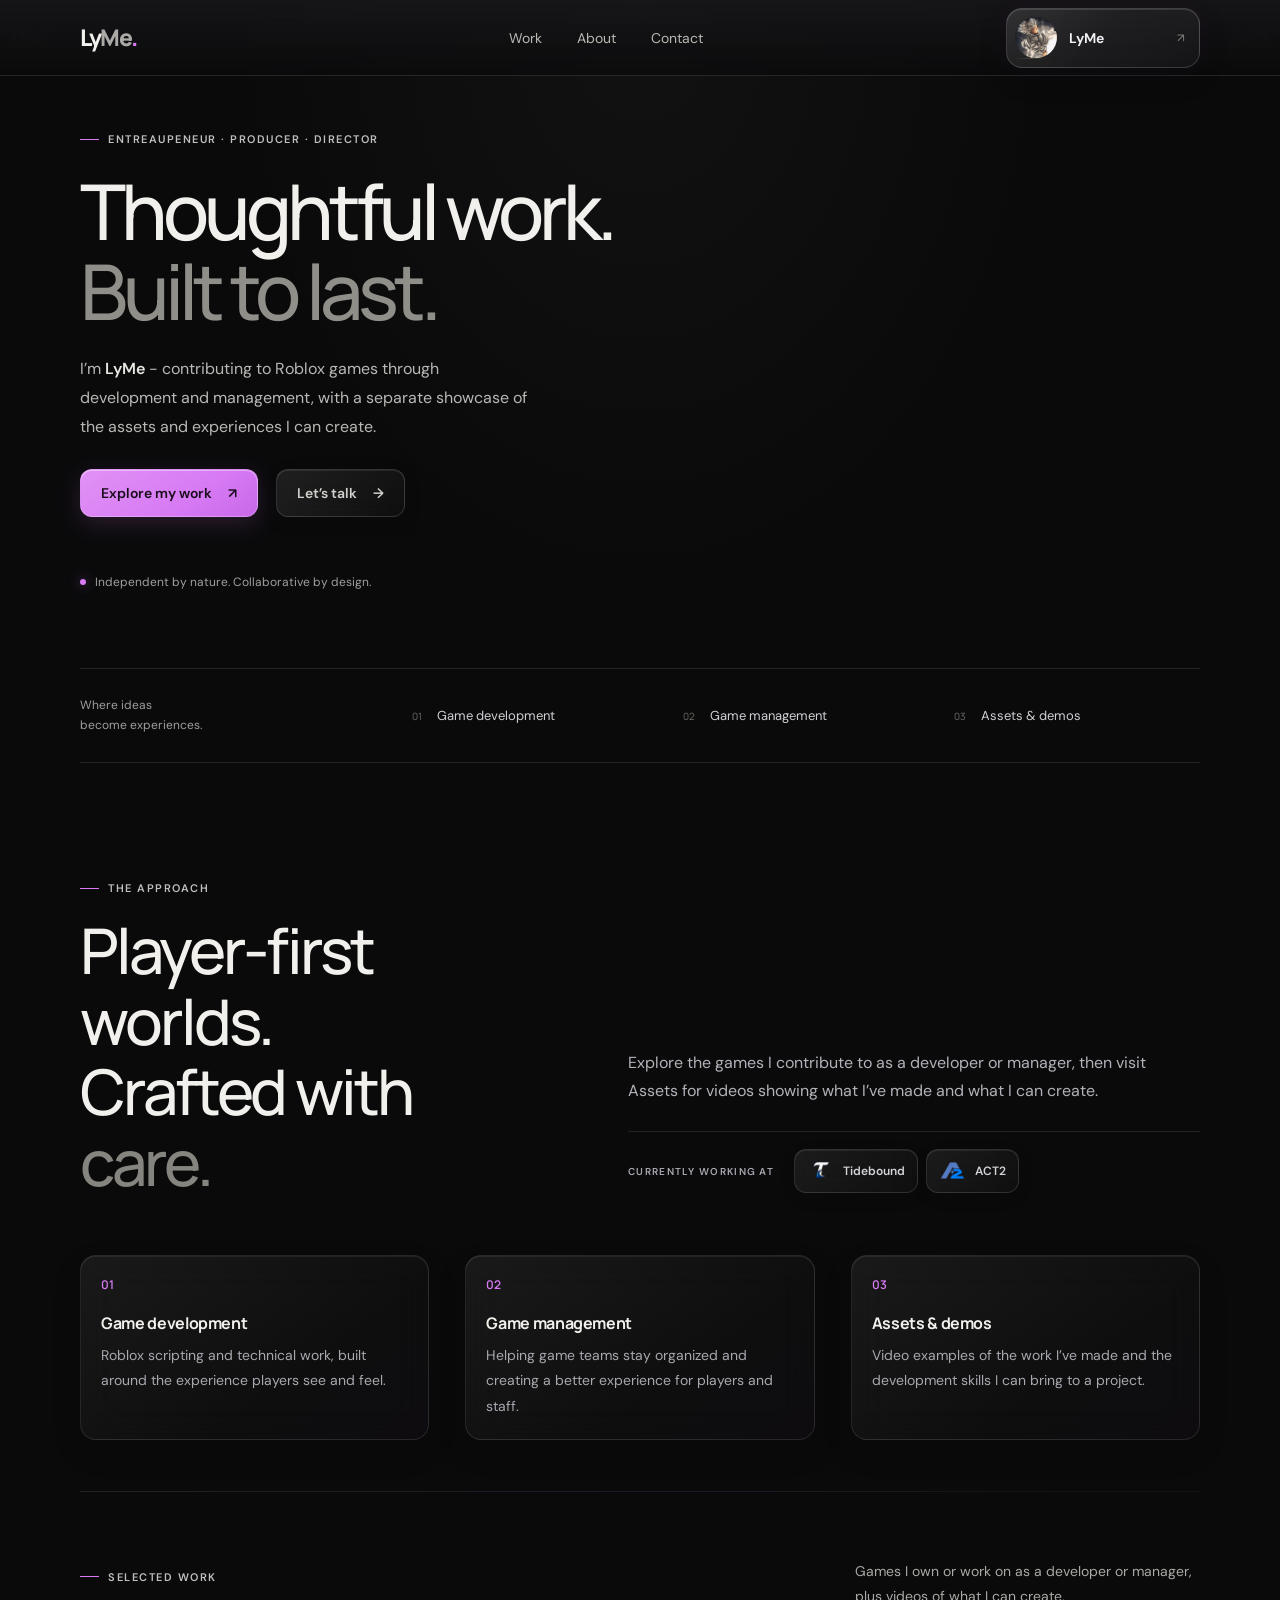
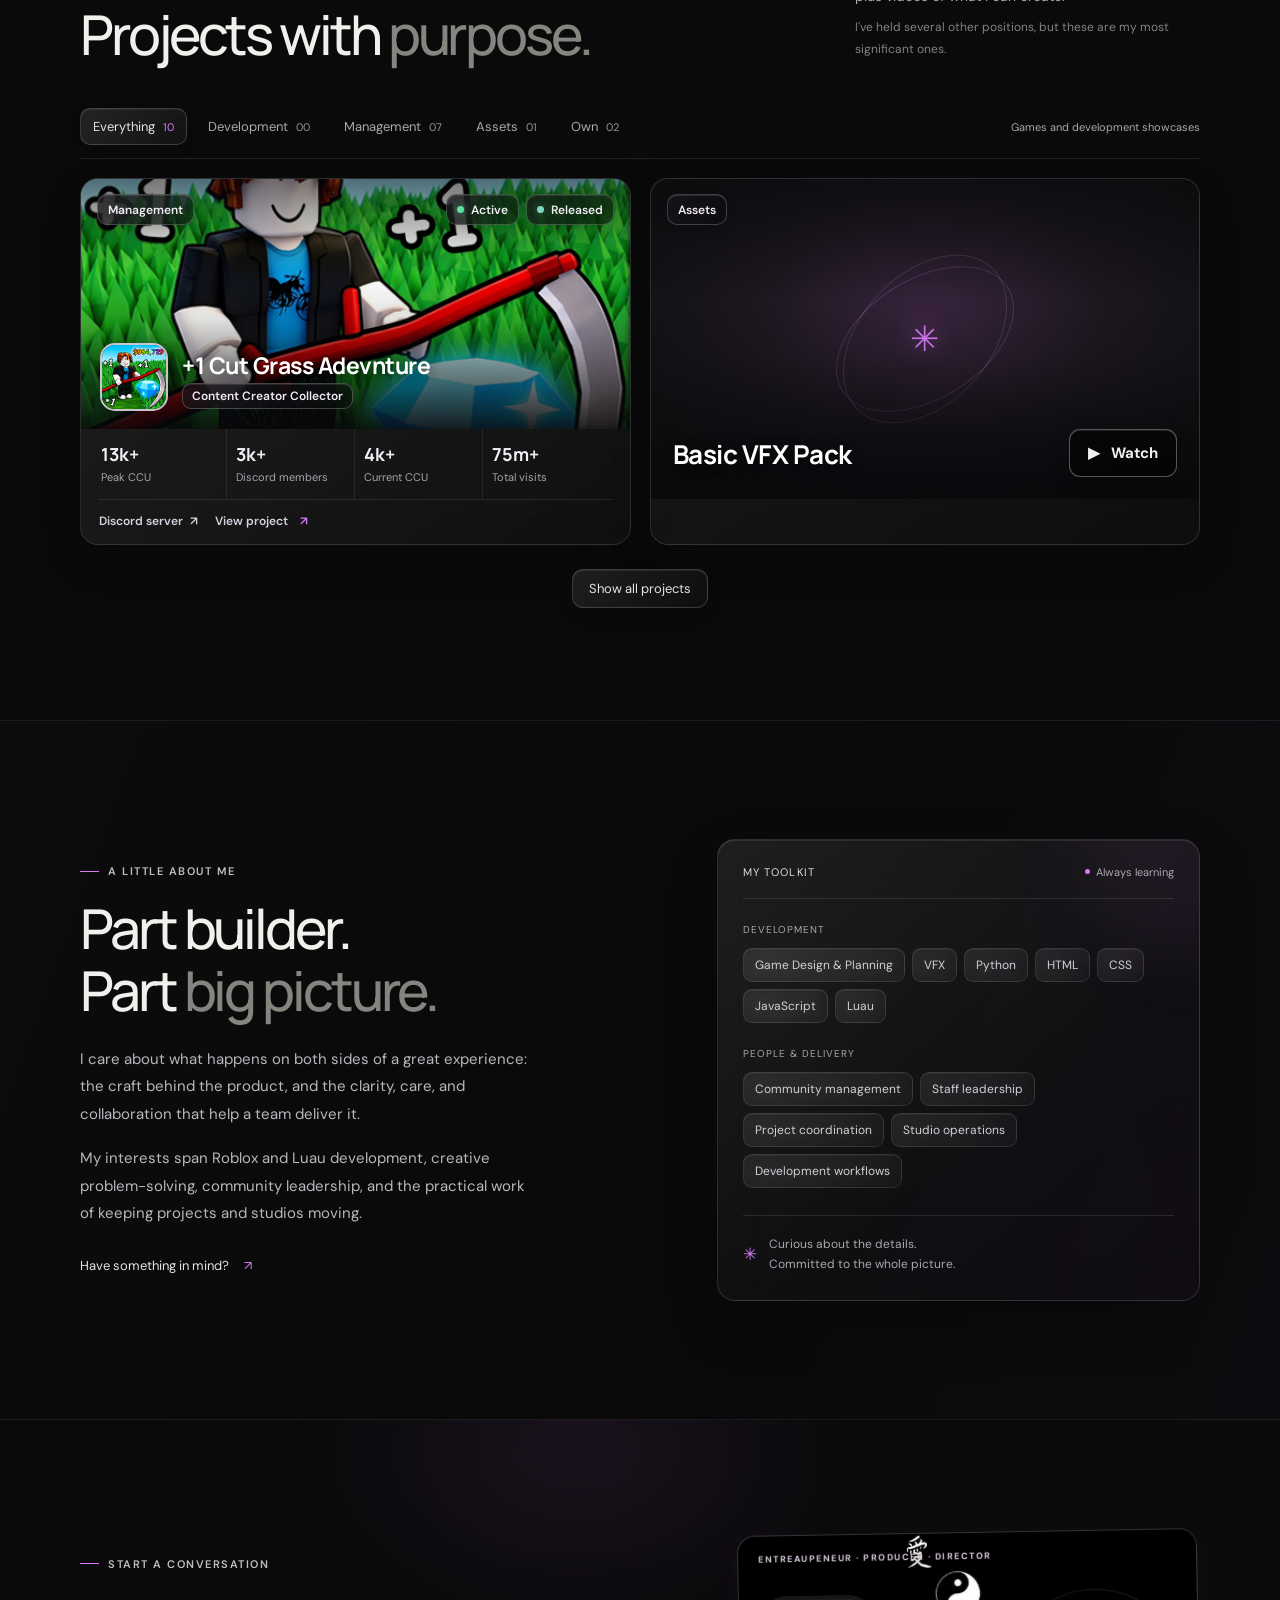
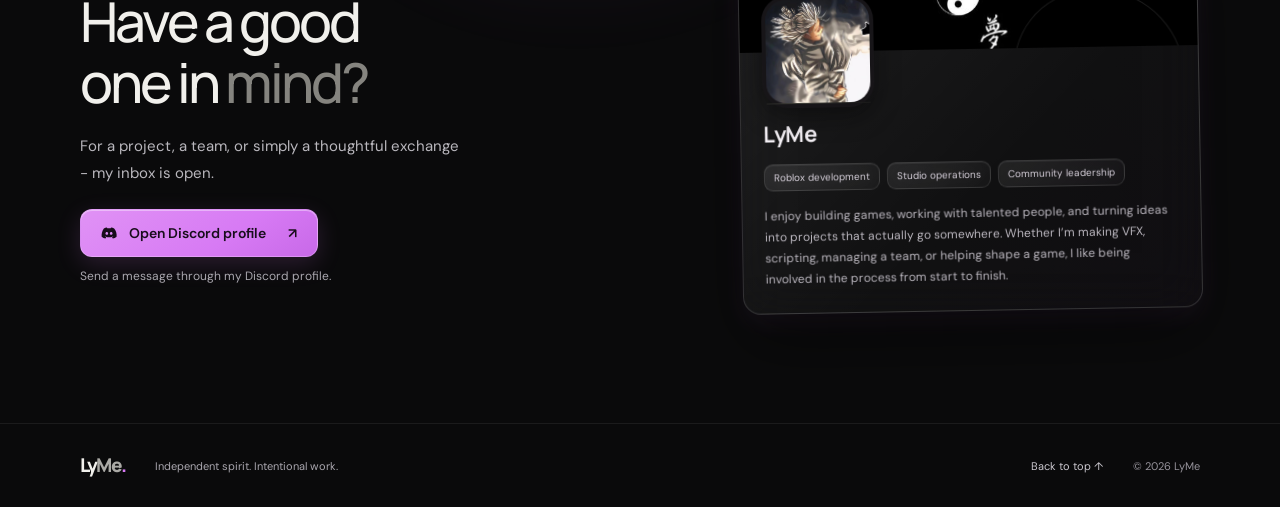
==== index.html @ f6883152 "Port" ====
<!doctype html>
<html lang="en">
  <head>
    <meta charset="UTF-8">
    <meta name="viewport" content="width=device-width, initial-scale=1">
    <meta name="theme-color" content="#0a0a0b">
    <meta name="description" content="LyMe - Roblox development, studio operations, and community leadership.">
    <title>LyMe - Build with intention.</title>
    <link rel="preconnect" href="https://fonts.googleapis.com">
    <link rel="preconnect" href="https://fonts.gstatic.com" crossorigin>
    <link href="https://fonts.googleapis.com/css2?family=DM+Sans:wght@400;500;600;700&family=Manrope:wght@400;500;600;700;800&display=swap" rel="stylesheet">
    <link rel="stylesheet" href="styles.css">
    <script src="portfolio.js" defer></script>
  </head>
  <body>
    <a class="skip-link" href="#main">Skip to content</a>
    <header class="site-header">
      <nav class="nav shell" aria-label="Main navigation">
        <a class="wordmark" href="#home" aria-label="LyMe home">Ly<span>Me</span><i>.</i></a>
        <button class="menu-toggle" type="button" aria-label="Open navigation" aria-expanded="false" aria-controls="nav-links">
          <span></span><span></span>
        </button>
        <div class="nav-links" id="nav-links">
          <a href="#work">Work</a>
          <a href="#about">About</a>
          <a href="#contact">Contact</a>
        </div>
        <a class="discord-chip" id="nav-discord-link" href="#contact" aria-label="Discord profile">
          <span class="avatar-wrap avatar-wrap--small">
            <img class="discord-avatar" id="nav-avatar" alt="" hidden>
            <span class="avatar-fallback" id="nav-avatar-fallback" aria-hidden="true"></span>
          </span>
          <span class="discord-chip-copy">
            <span class="discord-name" id="nav-discord-name">LyMe</span>
          </span>
          <span class="chip-arrow" aria-hidden="true">↗</span>
        </a>
      </nav>
    </header>

    <main id="main">
      <section class="hero shell" id="home">
        <div class="hero-copy reveal">
          <p class="eyebrow"><span class="eyebrow-line"></span> Entreaupeneur · Producer · Director</p>
          <h1>Thoughtful work.<br><span>Built to last.</span></h1>
          <p class="hero-intro">I’m <strong>LyMe</strong> - contributing to Roblox games through development and management, with a separate showcase of the assets and experiences I can create.</p>
          <div class="hero-actions">
            <a class="button button-primary" href="#work">Explore my work <span aria-hidden="true">↗</span></a>
            <a class="button button-quiet" href="#contact">Let’s talk <span aria-hidden="true">→</span></a>
          </div>
          <div class="hero-footnote"><span class="pulse-dot"></span> Independent by nature. Collaborative by design.</div>
        </div>

      </section>

      <section class="signal-strip shell reveal" aria-label="Areas of focus">
        <p>Where ideas<br>become experiences.</p>
        <div class="signal-item"><span>01</span> Game development</div>
        <div class="signal-item"><span>02</span> Game management</div>
        <div class="signal-item"><span>03</span> Assets &amp; demos</div>
      </section>

      <section class="section work-section" id="work">
        <div class="shell">
          <div class="work-context reveal">
            <div class="work-context-heading">
              <p class="eyebrow"><span class="eyebrow-line"></span> The approach</p>
              <h2>Player-first worlds.<br>Crafted with <span>care.</span></h2>
            </div>
            <div class="work-context-copy">
              <p>Explore the games I contribute to as a developer or manager, then visit Assets for videos showing what I’ve made and what I can create.</p>
              <div class="collaborations">
                <span class="collaborations-label">CURRENTLY WORKING AT</span>
                <div class="collaborator-list" id="collaborator-list" aria-label="Current collaborations"></div>
                <p class="collaborations-empty" id="collaborations-empty">Featured collaborations will appear here.</p>
              </div>
            </div>
          </div>
          <div class="approach-grid reveal" aria-label="Areas of work">
            <article class="approach-card">
              <span class="approach-number">01</span>
              <h3>Game development</h3>
              <p>Roblox scripting and technical work, built around the experience players see and feel.</p>
            </article>
            <article class="approach-card">
              <span class="approach-number">02</span>
              <h3>Game management</h3>
              <p>Helping game teams stay organized and creating a better experience for players and staff.</p>
            </article>
            <article class="approach-card">
              <span class="approach-number">03</span>
              <h3>Assets &amp; demos</h3>
              <p>Video examples of the work I’ve made and the development skills I can bring to a project.</p>
            </article>
          </div>
          <div class="work-divider"></div>
          <div class="section-heading reveal">
            <div>
              <p class="eyebrow"><span class="eyebrow-line"></span> Selected work</p>
              <h2>Projects with <span>purpose.</span></h2>
            </div>
            <p class="section-aside">Games I own or work on as a developer or manager, plus videos of what I can create.<span class="work-note">I've held several other positions, but these are my most significant ones.</span></p>
          </div>
          <div class="work-toolbar reveal">
            <div class="filter-list" role="group" aria-label="Filter portfolio">
              <button class="filter-button is-active" type="button" data-filter="all" aria-pressed="true">Everything <span id="count-all">00</span></button>
              <button class="filter-button" type="button" data-filter="development" aria-pressed="false">Development <span id="count-development">00</span></button>
              <button class="filter-button" type="button" data-filter="management" aria-pressed="false">Management <span id="count-management">00</span></button>
              <button class="filter-button" type="button" data-filter="development-assets" aria-pressed="false">Assets <span id="count-development-assets">00</span></button>
              <button class="filter-button" type="button" data-filter="own" aria-pressed="false">Own <span id="count-own">00</span></button>
            </div>
            <span class="work-caption">Games and development showcases</span>
          </div>
          <div class="project-grid" id="project-grid" aria-live="polite"></div>
          <button class="project-list-toggle" id="project-list-toggle" type="button" aria-controls="project-grid" aria-expanded="false" hidden>Show all projects</button>
          <template id="project-card-template">
            <article class="project-card reveal">
              <div class="game-banner">
                <img class="banner-image" alt="" loading="lazy" hidden>
                <video class="asset-video-preview" muted autoplay loop playsinline preload="metadata" hidden></video>
                <iframe class="asset-video-embed" title="Video preview" allow="autoplay; encrypted-media" loading="lazy" hidden></iframe>
                <div class="banner-placeholder" aria-hidden="true">
                  <span class="visual-orbit visual-orbit--one"></span>
                  <span class="visual-orbit visual-orbit--two"></span>
                  <span class="visual-symbol">✳</span>
                </div>
                <div class="banner-shade"></div>
                <div class="banner-topline">
                  <span class="project-tag"></span>
                  <div class="project-badges">
                    <span class="project-status project-status--lifecycle" hidden></span>
                    <span class="project-release-status" hidden></span>
                  </div>
                </div>
                <div class="banner-identity">
                  <img class="project-pfp" alt="" loading="lazy" hidden>
                  <span class="project-monogram" aria-hidden="true"></span>
                  <div class="banner-title-group">
                    <h3 class="project-title"></h3>
                    <span class="project-role" hidden></span>
                  </div>
                </div>
                <button class="video-trigger" type="button" hidden aria-label="Play project video">▶ <span>Watch</span></button>
              </div>
              <div class="game-card-details">
                <div class="game-metrics"></div>
                <div class="game-card-links">
                  <a class="discord-server-link" hidden target="_blank" rel="noopener noreferrer">Discord server <span aria-hidden="true">↗</span></a>
                  <a class="project-link" hidden target="_blank" rel="noopener noreferrer">View project <span aria-hidden="true">↗</span></a>
                </div>
              </div>
            </article>
          </template>
          <div class="empty-work" id="empty-work" hidden>
            <span class="empty-mark">✳</span>
            <p>Good work takes care to show.</p>
            <span>Project details are being gathered. Check back soon.</span>
          </div>
          <div class="video-modal" id="video-modal" hidden role="dialog" aria-modal="true" aria-label="Project video">
            <button class="video-close" type="button" aria-label="Close video">×</button>
            <div class="video-frame" id="video-frame"></div>
          </div>
        </div>
      </section>

      <section class="section about-section" id="about">
        <div class="shell about-layout">
          <div class="about-intro reveal">
            <p class="eyebrow"><span class="eyebrow-line"></span> A little about me</p>
            <h2>Part builder.<br>Part <span>big picture.</span></h2>
            <p>I care about what happens on both sides of a great experience: the craft behind the product, and the clarity, care, and collaboration that help a team deliver it.</p>
            <p>My interests span Roblox and Luau development, creative problem-solving, community leadership, and the practical work of keeping projects and studios moving.</p>
            <a class="text-link" href="#contact">Have something in mind? <span aria-hidden="true">↗</span></a>
          </div>
          <div class="about-panel reveal">
            <div class="panel-heading"><span>MY TOOLKIT</span><span class="panel-status"><i></i> Always learning</span></div>
            <div class="skill-group">
              <span class="skill-label">DEVELOPMENT</span>
              <div class="skill-pills"><span>Game Design & Planning</span><span>VFX</span><span>Python</span><span>HTML</span><span>CSS</span><span>JavaScript</span><span>Luau</span></div>
            </div>
            <div class="skill-group">
              <span class="skill-label">PEOPLE &amp; DELIVERY</span>
              <div class="skill-pills"><span>Community management</span><span>Staff leadership</span><span>Project coordination</span><span>Studio operations</span><span>Development workflows</span></div>
            </div>
            <div class="panel-foot"><span class="foot-star">✳</span><span>Curious about the details.<br>Committed to the whole picture.</span></div>
          </div>
        </div>
      </section>

      <section class="contact-section" id="contact">
        <div class="contact-glow" aria-hidden="true"></div>
        <div class="shell contact-layout">
          <div class="contact-copy reveal">
            <p class="eyebrow"><span class="eyebrow-line"></span> Start a conversation</p>
            <h2>Have a good<br>one in <span>mind?</span></h2>
            <p>For a project, a team, or simply a thoughtful exchange - my inbox is open.</p>
            <a class="button button-primary contact-button" id="contact-discord-link" href="#contact-profile">
              <svg aria-hidden="true" viewBox="0 0 24 24"><path d="M19.7 5.2a18.5 18.5 0 0 0-4.6-1.4l-.6 1.2a17 17 0 0 0-5 0L8.9 3.8a18.4 18.4 0 0 0-4.6 1.4C1.4 9.4.6 13.5 1 17.5a18.7 18.7 0 0 0 5.7 2.9l1.2-2a12 12 0 0 1-1.9-.9l.5-.4c3.7 1.7 7.8 1.7 11.4 0l.6.4a12 12 0 0 1-2 .9l1.2 2a18.6 18.6 0 0 0 5.7-2.9c.5-4.6-.8-8.7-3.7-12.3ZM8.7 14.8c-1.1 0-2-1-2-2.2s.9-2.2 2-2.2 2 1 2 2.2-.9 2.2-2 2.2Zm6.6 0c-1.1 0-2-1-2-2.2s.9-2.2 2-2.2 2 1 2 2.2-.9 2.2-2 2.2Z"/></svg>
              <span id="contact-discord-label">Discord not connected</span><span aria-hidden="true">↗</span>
            </a>
            <span class="contact-note" id="contact-discord-note">Add your Discord user ID in portfolio.js to enable direct contact.</span>
          </div>
          <aside class="contact-profile glass-panel reveal" id="contact-profile" aria-label="Discord profile">
            <div class="profile-banner">
              <img class="profile-banner-image" id="profile-banner-image" alt="" hidden>
              <span>ENTREAUPENEUR · PRODUCER · DIRECTOR</span>
            </div>
            <div class="profile-content">
              <div class="avatar-wrap avatar-wrap--large">
                <img class="discord-avatar" id="contact-avatar" alt="" hidden>
                <span class="avatar-fallback" id="contact-avatar-fallback" aria-hidden="true"></span>
                <img class="decoration-image" id="discord-decoration" alt="" hidden>
              </div>
              <h3 id="contact-discord-name">LyMe</h3>
              <div class="profile-tags">
                <span>Roblox development</span>
                <span>Studio operations</span>
                <span>Community leadership</span>
              </div>
              <p class="profile-bio">I enjoy building games, working with talented people, and turning ideas into projects that actually go somewhere. Whether I’m making VFX, scripting, managing a team, or helping shape a game, I like being involved in the process from start to finish.</p>
            </div>
          </aside>
        </div>
      </section>
    </main>

    <footer class="site-footer">
      <div class="shell footer-inner">
        <a class="wordmark footer-wordmark" href="#home">Ly<span>Me</span><i>.</i></a>
        <p>Independent spirit. Intentional work.</p>
        <a href="#home" class="back-to-top">Back to top ↑</a>
        <span class="copyright">© <span id="current-year"></span> LyMe</span>
      </div>
    </footer>
  </body>
</html>
---- styles.css ----
:root {
  color-scheme: dark;
  --page: #0a0a0b;
  --panel: #111113;
  --panel-soft: rgba(255, 255, 255, 0.035);
  --text: #f1f0ec;
  --muted: #92918f;
  --quiet: #656462;
  --line: rgba(255, 255, 255, 0.105);
  --accent: #d77af4;
  --font-display: "Manrope", "DM Sans", sans-serif;
  --font-body: "DM Sans", sans-serif;
}

* { box-sizing: border-box; }
html { scroll-behavior: smooth; scroll-padding-top: 92px; }
body {
  margin: 0;
  background: var(--page);
  color: var(--text);
  font-family: var(--font-body);
  font-size: 16px;
  -webkit-font-smoothing: antialiased;
}
body::before {
  position: fixed;
  z-index: -1;
  inset: 0;
  background: radial-gradient(ellipse at 50% 2%, rgba(255,255,255,.035), transparent 52%);
  content: "";
  pointer-events: none;
}
body.modal-open { overflow: hidden; }
a { color: inherit; text-decoration: none; }
button { color: inherit; font: inherit; }
button:focus-visible, a:focus-visible { outline: 2px solid var(--accent); outline-offset: 4px; }
.shell { width: min(1120px, calc(100% - 64px)); margin-inline: auto; }
.skip-link {
  position: fixed; z-index: 30; top: 10px; left: 10px; padding: 10px 14px;
  transform: translateY(-150%); border-radius: 8px; background: var(--accent); color: #180d1b;
}
.skip-link:focus { transform: translateY(0); }

.site-header {
  position: sticky; z-index: 10; top: 0; height: 76px;
  border-bottom: 1px solid rgba(255,255,255,.075);
  background: linear-gradient(180deg, rgba(24,23,26,.84), rgba(10,10,11,.74)); backdrop-filter: blur(28px) saturate(145%); -webkit-backdrop-filter: blur(28px) saturate(145%);
}
.nav { height: 100%; display: flex; align-items: center; justify-content: space-between; }
.wordmark { font: 800 23px/1 var(--font-display); letter-spacing: -1.8px; }
.wordmark span { color: #aaa9a5; }
.wordmark i { color: var(--accent); font-style: normal; }
.nav-links { display: flex; align-items: center; gap: 35px; margin-left: 70px; }
.nav-links a { color: #b9b8b4; font-size: 14px; transition: color .2s ease; }
.nav-links a:hover { color: var(--text); }
.discord-chip {
  display: flex; align-items: center; gap: 12px; padding: 8px 14px 8px 8px; min-width: 194px;
  border: 1px solid rgba(255,255,255,.16); border-radius: 16px;
  background: linear-gradient(135deg, rgba(255,255,255,.13), rgba(255,255,255,.055) 52%, rgba(255,255,255,.035));
  box-shadow: inset 0 1px 0 rgba(255,255,255,.13), 0 8px 28px rgba(0,0,0,.2), 0 0 22px rgba(215,122,244,.055);
  backdrop-filter: blur(24px) saturate(155%); -webkit-backdrop-filter: blur(24px) saturate(155%);
  transition: border-color .2s ease, background .2s ease, box-shadow .2s ease, transform .2s ease;
}
.discord-chip:hover { transform: translateY(-1px); border-color: rgba(255,255,255,.26); background: linear-gradient(135deg, rgba(255,255,255,.17), rgba(255,255,255,.07)); box-shadow: inset 0 1px 0 rgba(255,255,255,.17), 0 10px 30px rgba(0,0,0,.24), 0 0 24px rgba(215,122,244,.09); }
.avatar-wrap { position: relative; flex: 0 0 auto; display: grid; place-items: center; border-radius: 50%; background: #252523; }
.avatar-wrap--small { width: 42px; height: 42px; }
.avatar-wrap--large { width: 56px; height: 56px; }
.discord-avatar { width: 100%; height: 100%; border-radius: 50%; object-fit: cover; }
.avatar-fallback { display: grid; width: 100%; height: 100%; place-items: center; border-radius: 50%; background: radial-gradient(circle at 35% 25%, #41413a, #1c1c1b 75%); color: var(--accent); font: 700 15px var(--font-display); }
.discord-chip-copy { display: grid; gap: 3px; min-width: 0; }
.discord-name { overflow: hidden; max-width: 120px; color: #f3f1f5; font-size: 14px; font-weight: 650; text-overflow: ellipsis; white-space: nowrap; }
.chip-arrow { margin-left: auto; color: #85847f; font-size: 12px; }
.menu-toggle { display: none; }

.hero {
  min-height: 580px; display: grid; grid-template-columns: 1fr; align-items: center;
  padding-top: 46px; padding-bottom: 48px;
}
.hero-copy { position: relative; z-index: 1; max-width: 760px; padding-bottom: 8px; }
.eyebrow { display: flex; align-items: center; gap: 9px; margin: 0 0 25px; color: #c0bfc0; font-size: 11px; font-weight: 600; letter-spacing: 1.5px; text-transform: uppercase; }
.eyebrow-line { display: inline-block; width: 19px; height: 1px; background: var(--accent); }
h1, h2, h3, p { margin-top: 0; }
.hero h1 { margin: 0; font: 500 clamp(48px, 6.3vw, 77px)/1.04 var(--font-display); letter-spacing: -5px; }
.hero h1 span { color: #8f8e89; }
.hero-intro { max-width: 455px; margin: 24px 0 27px; color: #b9b8b5; font-size: 16px; line-height: 1.8; }
.hero-intro strong { color: #e7e6e1; font-weight: 600; }
.hero-actions { display: flex; align-items: center; gap: 18px; }
.button { min-height: 48px; display: inline-flex; align-items: center; justify-content: center; gap: 16px; padding: 0 20px; border: 1px solid transparent; border-radius: 12px; font-size: 14px; font-weight: 600; transition: transform .2s ease, border-color .2s ease, background .2s ease, box-shadow .2s ease; }
.button:hover { transform: translateY(-2px); }
.button-primary { border-color: rgba(255,255,255,.2); background: linear-gradient(145deg, #e092f5, var(--accent) 62%, #c869e8); color: #180d1b; box-shadow: inset 0 1px 0 rgba(255,255,255,.38), 0 7px 24px rgba(215,122,244,.16); }
.button-primary:hover, .button-primary:active { background: linear-gradient(145deg, #eda8fa, #e49bfa 62%, #d77af4); }
.button-quiet { border-color: rgba(255,255,255,.14); background: linear-gradient(135deg, rgba(255,255,255,.09), rgba(255,255,255,.025)); color: #d1d0cc; box-shadow: inset 0 1px 0 rgba(255,255,255,.08), 0 5px 18px rgba(0,0,0,.12); backdrop-filter: blur(16px) saturate(140%); -webkit-backdrop-filter: blur(16px) saturate(140%); }
.button-quiet:hover { border-color: rgba(255,255,255,.25); background: linear-gradient(135deg, rgba(255,255,255,.13), rgba(255,255,255,.04)); box-shadow: inset 0 1px 0 rgba(255,255,255,.12), 0 8px 22px rgba(0,0,0,.18); }
.hero-footnote { display: flex; align-items: center; gap: 9px; margin-top: 57px; color: #a09f9b; font-size: 12px; }
.pulse-dot { width: 6px; height: 6px; border-radius: 50%; background: var(--accent); box-shadow: 0 0 12px rgba(215,122,244,.55); }

.signal-strip { display: grid; grid-template-columns: 1.25fr repeat(3, 1fr); align-items: center; gap: 25px; min-height: 95px; margin-top: 12px; border-top: 1px solid var(--line); border-bottom: 1px solid var(--line); }
.signal-strip > p { margin: 0; color: #a09e9b; font-size: 12px; line-height: 1.6; }
.signal-item { color: #d1cfd3; font-size: 13px; }
.signal-item span { margin-right: 12px; color: #6d6c67; font: 10px var(--font-display); }
.section { padding: 118px 0; }
.work-section { padding-bottom: 112px; }
.work-context { display: grid; grid-template-columns: .9fr 1.1fr; gap: 80px; align-items: end; margin-bottom: 58px; }
.work-context-heading .eyebrow { margin-bottom: 20px; }
.work-context-heading h2 { font-size: clamp(43px, 5.5vw, 63px); }
.work-context-copy { padding-bottom: 4px; }
.work-context-copy > p { max-width: 550px; margin-bottom: 25px; color: #b4b2b9; font-size: 16px; line-height: 1.8; }
.collaborations { display: grid; grid-template-columns: max-content 1fr; align-items: center; gap: 12px 20px; padding-top: 17px; border-top: 1px solid var(--line); }
.collaborations-label { color: #aaa6b0; font-size: 10px; font-weight: 600; letter-spacing: 1.3px; white-space: nowrap; }
.collaborator-list { display: flex; flex-wrap: wrap; align-items: center; gap: 8px; }
.collaborator { display: inline-flex; align-items: center; gap: 9px; min-height: 44px; padding: 7px 12px; border: 1px solid rgba(255,255,255,.12); border-radius: 12px; background: linear-gradient(135deg, rgba(255,255,255,.075), rgba(255,255,255,.022)); box-shadow: inset 0 1px 0 rgba(255,255,255,.07), 0 5px 16px rgba(0,0,0,.1); color: #d5d2d8; font-size: 12px; font-weight: 600; backdrop-filter: blur(16px) saturate(140%); -webkit-backdrop-filter: blur(16px) saturate(140%); transition: transform .2s ease, border-color .2s ease, background .2s ease, box-shadow .2s ease; }
.collaborator-link:hover .collaborator { transform: translateY(-2px); border-color: rgba(215,122,244,.42); background: linear-gradient(135deg, rgba(215,122,244,.12), rgba(255,255,255,.035)); box-shadow: inset 0 1px 0 rgba(255,255,255,.1), 0 7px 20px rgba(215,122,244,.12); }
.collaborator img { width: 27px; height: 27px; border-radius: 6px; object-fit: cover; }
.collaborator-link { display: inline-flex; border-radius: 8px; }
.collaborations-empty { grid-column: 2; margin: 0; color: #aaa6b0; font-size: 12px; }
.approach-grid { display: grid; grid-template-columns: repeat(3, 1fr); gap: 36px; margin-bottom: 51px; }
.approach-card { min-height: 160px; padding: 20px; border: 1px solid rgba(255,255,255,.1); border-radius: 16px; background: linear-gradient(145deg, rgba(255,255,255,.065), rgba(255,255,255,.018) 65%, rgba(215,122,244,.025)); box-shadow: inset 0 1px 0 rgba(255,255,255,.075), 0 12px 30px rgba(0,0,0,.12); backdrop-filter: blur(18px) saturate(130%); -webkit-backdrop-filter: blur(18px) saturate(130%); }
.approach-number { display: block; margin-bottom: 19px; color: var(--accent); font: 600 12px var(--font-display); }
.approach-card h3 { margin-bottom: 9px; font: 700 16px var(--font-display); letter-spacing: -.35px; }
.approach-card p { max-width: 320px; margin: 0; color: #aaa7af; font-size: 14px; line-height: 1.8; }
.work-divider { height: 1px; margin-bottom: 67px; background: linear-gradient(90deg, rgba(255,255,255,.1), rgba(215,122,244,.12), rgba(255,255,255,.035)); }
.section-heading { display: flex; align-items: end; justify-content: space-between; gap: 40px; }
.section-heading .eyebrow, .about-intro .eyebrow, .contact-copy .eyebrow { margin-bottom: 20px; }
h2 { margin-bottom: 0; font: 500 clamp(37px, 5vw, 55px)/1.12 var(--font-display); letter-spacing: -3.1px; }
h2 span { color: #85847f; }
.section-aside { max-width: 340px; margin: 0 5px 5px 0; color: #aaa9a5; font-size: 14px; line-height: 1.8; }
.work-note { display: block; margin-top: 8px; color: #85827f; font-size: 12px; }
.work-toolbar { display: flex; align-items: center; justify-content: space-between; margin: 43px 0 19px; padding-bottom: 13px; border-bottom: 1px solid var(--line); }
.filter-list { display: flex; gap: 8px; }
.filter-button { display: inline-flex; align-items: center; gap: 8px; padding: 9px 12px; border: 1px solid transparent; border-radius: 10px; background: transparent; color: #aaa9a5; font-size: 13px; cursor: pointer; transition: .2s ease; }
.filter-button span { color: #96938f; font-size: 11px; }
.filter-button:hover { border-color: rgba(255,255,255,.09); background: rgba(255,255,255,.035); color: var(--text); backdrop-filter: blur(12px); -webkit-backdrop-filter: blur(12px); }
.filter-button.is-active { border-color: rgba(255,255,255,.16); background: linear-gradient(135deg, rgba(255,255,255,.11), rgba(255,255,255,.035)); color: #e4e3de; box-shadow: inset 0 1px 0 rgba(255,255,255,.08), 0 4px 14px rgba(0,0,0,.12); backdrop-filter: blur(14px); -webkit-backdrop-filter: blur(14px); }
.filter-button.is-active span { color: var(--accent); }
.work-caption { color: #aaa7af; font-size: 11px; }
.project-grid { display: grid; grid-template-columns: repeat(2, minmax(0, 1fr)); gap: 19px; }
.project-list-toggle { display: block; margin: 24px auto 0; padding: 10px 16px; border: 1px solid rgba(255,255,255,.16); border-radius: 11px; background: linear-gradient(135deg, rgba(255,255,255,.09), rgba(255,255,255,.025)); box-shadow: inset 0 1px 0 rgba(255,255,255,.08), 0 6px 20px rgba(0,0,0,.15); color: #e4e3de; font-size: 13px; cursor: pointer; backdrop-filter: blur(16px); -webkit-backdrop-filter: blur(16px); transition: .2s ease; }
.project-list-toggle:hover { border-color: rgba(215,122,244,.4); background: linear-gradient(135deg, rgba(215,122,244,.11), rgba(255,255,255,.035)); color: var(--accent); }
.project-list-toggle[hidden] { display: none; }
.project-card { overflow: hidden; min-width: 0; border: 1px solid rgba(255,255,255,.12); border-radius: 18px; background: linear-gradient(145deg, rgba(255,255,255,.065), rgba(255,255,255,.018)); box-shadow: inset 0 1px 0 rgba(255,255,255,.075), 0 16px 40px rgba(0,0,0,.22); backdrop-filter: blur(18px) saturate(125%); -webkit-backdrop-filter: blur(18px) saturate(125%); transition: transform .25s ease, border-color .25s ease, box-shadow .25s ease; }
.project-card:hover { transform: translateY(-3px); border-color: rgba(215,122,244,.35); box-shadow: inset 0 1px 0 rgba(255,255,255,.1), 0 20px 46px rgba(0,0,0,.27), 0 0 24px rgba(215,122,244,.045); }
.game-banner { position: relative; height: 250px; overflow: hidden; background: radial-gradient(ellipse at 51% 42%, #38243d 0, #1b171e 45%, #111012 82%); }
.banner-image { position: absolute; inset: 0; width: 100%; height: 100%; object-fit: cover; object-position: center 42%; }
.asset-video-preview, .asset-video-embed { position: absolute; z-index: 0; inset: 0; width: 100%; height: 100%; border: 0; object-fit: cover; }
.asset-video-embed { pointer-events: none; }
.asset-video-preview[hidden], .asset-video-embed[hidden] { display: none; }
.project-card--development-assets .game-banner { height: 320px; }
.project-card--development-assets .banner-identity { right: 22px; bottom: 22px; left: 22px; }
.project-card--development-assets .project-pfp, .project-card--development-assets .project-monogram { display: none; }
.project-card--development-assets .banner-title-group h3 { font-size: 26px; }
.project-card--development-assets .video-trigger { right: 22px; bottom: 22px; min-height: 48px; padding: 12px 18px; border-color: rgba(255,255,255,.32); background: rgba(5,5,5,.72); font-size: 15px; font-weight: 700; }
.project-card--development-assets .video-trigger span { margin-left: 7px; }
.project-card--development-assets .video-trigger:hover { background: rgba(215,122,244,.28); }
.banner-placeholder { position: absolute; inset: 0; display: grid; place-items: center; overflow: hidden; }
.visual-orbit { position: absolute; width: 196px; height: 120px; border: 1px solid rgba(215,122,244,.22); border-radius: 50%; transform: rotate(-32deg); }
.visual-orbit--two { width: 130px; height: 196px; transform: rotate(43deg); border-color: rgba(255,255,255,.12); }
.visual-symbol { color: var(--accent); font-size: 35px; text-shadow: 0 0 24px rgba(215,122,244,.5); }
.banner-shade { position: absolute; inset: 0; background: linear-gradient(180deg, rgba(8,7,10,.55), transparent 38%, rgba(8,7,10,.12) 56%, rgba(8,7,10,.9)); }
.banner-topline { position: absolute; z-index: 1; inset: 15px 16px auto; display: flex; align-items: center; justify-content: space-between; gap: 12px; }
.project-tag, .project-status, .project-release-status { display: inline-flex; align-items: center; min-height: 31px; padding: 6px 10px; border: 1px solid rgba(255,255,255,.2); border-radius: 10px; background: linear-gradient(135deg, rgba(24,22,27,.75), rgba(12,10,14,.55)); box-shadow: inset 0 1px 0 rgba(255,255,255,.1), 0 4px 12px rgba(0,0,0,.12); color: #f2edf4; font-size: 12px; font-weight: 600; backdrop-filter: blur(18px) saturate(140%); -webkit-backdrop-filter: blur(18px) saturate(140%); }
.project-badges { display: flex; flex-wrap: wrap; justify-content: end; gap: 7px; }
.project-status, .project-release-status { gap: 7px; }
.project-status::before, .project-release-status::before { width: 7px; height: 7px; border-radius: 50%; background: #9b98a0; content: ""; }
.project-status--active::before { background: #5fe0a1; box-shadow: 0 0 9px rgba(95,224,161,.55); }
.project-status--retired::before { background: #96919b; }
.project-release-status--in-dev::before, .project-release-status--in-development::before { background: var(--accent); box-shadow: 0 0 9px rgba(215,122,244,.55); }
.project-release-status--released::before { background: #7fd7bd; box-shadow: 0 0 9px rgba(127,215,189,.4); }
.project-release-status--unreleased::before { background: #bbb3c5; }
.project-status[hidden], .project-release-status[hidden], .banner-image[hidden], .banner-placeholder[hidden], .project-role[hidden], .video-trigger[hidden], .project-link[hidden], .discord-server-link[hidden] { display: none; }
.banner-identity { position: absolute; z-index: 1; right: 19px; bottom: 18px; left: 19px; display: flex; align-items: end; gap: 14px; }
.project-pfp, .project-monogram { display: grid; flex: 0 0 68px; width: 68px; height: 68px; place-items: center; overflow: hidden; border: 2px solid rgba(245,237,248,.8); border-radius: 15px; background: #241d29; box-shadow: 0 5px 20px rgba(0,0,0,.42); color: var(--accent); font: 700 21px var(--font-display); }
.project-pfp { object-fit: cover; }
.project-pfp[hidden], .project-monogram[hidden] { display: none; }
.banner-title-group { min-width: 0; padding-bottom: 2px; }
.banner-title-group h3 { margin: 0 0 5px; color: #fff; font: 700 23px/1.15 var(--font-display); letter-spacing: -.5px; text-shadow: 0 2px 12px rgba(0,0,0,.5); }
.project-role { display: inline-flex; align-items: center; min-height: 25px; padding: 4px 9px; border: 1px solid rgba(255,255,255,.23); border-radius: 9px; background: linear-gradient(135deg, rgba(24,22,27,.72), rgba(12,10,14,.53)); box-shadow: inset 0 1px 0 rgba(255,255,255,.1); color: #f0eaf2; font-size: 12px; font-weight: 600; backdrop-filter: blur(16px); -webkit-backdrop-filter: blur(16px); }
.video-trigger { position: absolute; z-index: 2; right: 15px; bottom: 16px; padding: 9px 12px; border: 1px solid rgba(255,255,255,.22); border-radius: 11px; background: linear-gradient(135deg, rgba(20,18,22,.78), rgba(5,5,5,.62)); box-shadow: inset 0 1px 0 rgba(255,255,255,.1), 0 7px 20px rgba(0,0,0,.2); font-size: 12px; cursor: pointer; backdrop-filter: blur(18px) saturate(140%); -webkit-backdrop-filter: blur(18px) saturate(140%); transition: color .2s ease, background .2s ease, border-color .2s ease, transform .2s ease, box-shadow .2s ease; }
.video-trigger:hover { transform: translateY(-2px); border-color: rgba(215,122,244,.7); background: rgba(215,122,244,.2); color: #f5d9ff; box-shadow: 0 5px 18px rgba(215,122,244,.22); }
.video-trigger:focus-visible { outline: 2px solid var(--accent); outline-offset: 3px; }
.video-trigger span { margin-left: 5px; }
.game-card-details { padding: 0 18px 15px; background: linear-gradient(145deg, rgba(255,255,255,.018), rgba(255,255,255,.006)); }
.game-metrics { display: grid; grid-template-columns: repeat(4, minmax(0, 1fr)); border-bottom: 1px solid rgba(255,255,255,.09); }
.game-metrics:empty { display: none; }
.game-metric { display: grid; align-content: start; gap: 5px; min-width: 0; padding: 15px 9px 14px; border-right: 1px solid rgba(255,255,255,.08); }
.game-metric:first-child { padding-left: 2px; }
.game-metric:last-child { border-right: 0; }
.game-metric strong { overflow: hidden; color: #f4eff7; font: 700 18px/1.15 var(--font-display); text-overflow: ellipsis; white-space: nowrap; }
.game-metric span { color: #a9a4ae; font-size: 11px; line-height: 1.35; }
.game-card-links { display: flex; flex-wrap: wrap; gap: 17px; padding-top: 13px; }
.project-link, .discord-server-link { display: inline-flex; align-items: center; gap: 7px; color: #d8d2de; font-size: 12px; font-weight: 600; }
.project-link:hover { color: var(--accent); }
.discord-server-link:hover { color: var(--accent); }
.project-link span { margin-left: 5px; color: var(--accent); }
.project-status[hidden], .banner-image[hidden], .banner-placeholder[hidden], .project-role[hidden], .video-trigger[hidden], .project-link[hidden], .discord-server-link[hidden] { display: none; }
.empty-work { display: grid; min-height: 205px; place-content: center; justify-items: center; border: 1px dashed rgba(255,255,255,.12); border-radius: 13px; background: radial-gradient(ellipse at 50% 100%, rgba(215,122,244,.055), transparent 55%); text-align: center; }
.empty-work[hidden] { display: none; }
.empty-mark { margin-bottom: 10px; color: var(--accent); font-size: 20px; }
.empty-work p { margin-bottom: 8px; color: #e4e1e6; font: 500 17px var(--font-display); }
.empty-work > span:last-child { color: #aaa7af; font-size: 13px; }

.about-section { border-top: 1px solid rgba(255,255,255,.065); border-bottom: 1px solid rgba(255,255,255,.065); background: linear-gradient(110deg, rgba(255,255,255,.012), transparent 55%, rgba(215,122,244,.02)); }
.about-layout { display: grid; grid-template-columns: 1fr .9fr; align-items: center; gap: 100px; }
.about-intro h2 { margin-bottom: 24px; }
.about-intro > p:not(.eyebrow) { max-width: 460px; margin-bottom: 16px; color: #b9b7bd; font-size: 15px; line-height: 1.85; }
.text-link { display: inline-flex; gap: 15px; margin-top: 13px; color: #e5e2e8; font-size: 13px; }
.text-link span { color: var(--accent); }
.about-panel { position: relative; overflow: hidden; padding: 25px; border: 1px solid rgba(255,255,255,.13); border-radius: 18px; background: linear-gradient(140deg, rgba(255,255,255,.085), rgba(255,255,255,.025) 60%, rgba(215,122,244,.025)); box-shadow: inset 0 1px 0 rgba(255,255,255,.09), 0 22px 55px rgba(0,0,0,.24); backdrop-filter: blur(24px) saturate(135%); -webkit-backdrop-filter: blur(24px) saturate(135%); }
.about-panel::before { position: absolute; top: -100px; right: -100px; width: 220px; height: 220px; border-radius: 50%; background: rgba(215,122,244,.055); content: ""; filter: blur(35px); }
.panel-heading { position: relative; display: flex; align-items: center; justify-content: space-between; padding-bottom: 19px; border-bottom: 1px solid var(--line); color: #dedce1; font-size: 11px; letter-spacing: 1.1px; }
.panel-status { display: inline-flex; align-items: center; gap: 6px; color: #aaa7af; font-size: 11px; letter-spacing: 0; }
.panel-status i { width: 5px; height: 5px; border-radius: 50%; background: var(--accent); }
.skill-group { position: relative; margin-top: 24px; }
.skill-label { display: block; margin-bottom: 12px; color: #aaa7af; font-size: 10px; letter-spacing: 1px; }
.skill-pills { display: flex; flex-wrap: wrap; gap: 7px; }
.skill-pills span { padding: 8px 11px; border: 1px solid rgba(255,255,255,.11); border-radius: 9px; background: linear-gradient(135deg, rgba(255,255,255,.065), rgba(255,255,255,.018)); box-shadow: inset 0 1px 0 rgba(255,255,255,.055); color: #d3d1d6; font-size: 12px; backdrop-filter: blur(12px); -webkit-backdrop-filter: blur(12px); }
.panel-foot { display: flex; align-items: center; gap: 12px; margin-top: 27px; padding-top: 18px; border-top: 1px solid var(--line); color: #aaa7af; font-size: 12px; line-height: 1.7; }
.foot-star { color: var(--accent); font-size: 17px; }

.contact-section { position: relative; overflow: hidden; padding: 112px 0; }
.contact-glow { position: absolute; top: -170px; left: 22%; width: 590px; height: 400px; border-radius: 50%; background: radial-gradient(ellipse, rgba(196,106,223,.09), transparent 68%); filter: blur(18px); pointer-events: none; }
.contact-layout { position: relative; display: grid; grid-template-columns: 1fr .82fr; align-items: center; gap: 100px; }
.contact-copy h2 { margin-bottom: 19px; }
.contact-copy > p:not(.eyebrow) { max-width: 390px; margin-bottom: 22px; color: #b9b7bd; font-size: 15px; line-height: 1.8; }
.contact-button { gap: 12px; }
.contact-button svg { width: 16px; height: 16px; fill: currentColor; }
.contact-button span:last-child { margin-left: 10px; }
.contact-note { display: block; max-width: 310px; margin-top: 10px; color: #aaa7af; font-size: 12px; line-height: 1.6; }
.glass-panel { border: 1px solid rgba(255,255,255,.14); border-radius: 18px; background: linear-gradient(135deg, rgba(255,255,255,.085), rgba(255,255,255,.025) 60%, rgba(215,122,244,.025)); box-shadow: inset 0 1px 0 rgba(255,255,255,.1), 0 24px 58px rgba(0,0,0,.28); backdrop-filter: blur(26px) saturate(140%); -webkit-backdrop-filter: blur(26px) saturate(140%); }
.contact-profile { overflow: hidden; padding: 0; transform: rotate(-1deg); box-shadow: 0 28px 65px rgba(0,0,0,.48), 0 8px 24px rgba(215,122,244,.08); }
.profile-banner { position: relative; display: flex; height: 116px; align-items: start; overflow: hidden; padding: 17px 20px; background: #171518; }
.profile-banner-image { position: absolute; z-index: 0; inset: 0; display: block; width: 100%; height: 100%; object-fit: cover; }
.profile-banner-image[hidden] { display: none; }
.profile-banner::before { position: absolute; z-index: 0; inset: 0; background: radial-gradient(ellipse at 78% 32%, rgba(215,122,244,.3), transparent 43%), linear-gradient(125deg, #211927, #151417 62%, #26202a); content: ""; }
.profile-banner::after { position: absolute; right: -28px; bottom: -88px; width: 230px; height: 160px; border: 1px solid rgba(230,190,240,.16); border-radius: 50%; content: ""; transform: rotate(-28deg); }
.profile-banner::after { right: 13px; bottom: -105px; width: 170px; border-color: rgba(255,255,255,.1); transform: rotate(27deg); }
.profile-banner span { position: relative; z-index: 1; color: #d9cbdc; font-size: 9px; font-weight: 700; letter-spacing: 1.5px; text-shadow: 0 2px 8px rgba(0,0,0,.75); }
.profile-content { padding: 0 22px 23px; }
.contact-profile .avatar-wrap--large { z-index: 1; width: 112px; height: 112px; margin-top: -56px; border: 4px solid #171518; border-radius: 25px; background: #211c24; box-shadow: 0 8px 26px rgba(0,0,0,.45); }
.contact-profile .discord-avatar, .contact-profile .avatar-fallback { border-radius: 20px; }
.decoration-image { position: absolute; z-index: 1; inset: -18px; display: block; width: 140px; height: 140px; max-width: none; max-height: none; object-fit: contain; pointer-events: none; }
.decoration-image[hidden] { display: none; }
.contact-profile h3 { overflow: hidden; margin: 13px 0 3px; color: #f4f0f5; font: 700 22px/1.2 var(--font-display); letter-spacing: -.45px; text-overflow: ellipsis; white-space: nowrap; }
.profile-handle { margin: 0; color: #aaa5ad; font-size: 13px; }
.profile-tags { display: flex; flex-wrap: wrap; gap: 7px; margin-top: 17px; }
.profile-tags span { padding: 6px 9px; border: 1px solid rgba(255,255,255,.12); border-radius: 9px; background: linear-gradient(135deg, rgba(255,255,255,.07), rgba(255,255,255,.02)); box-shadow: inset 0 1px 0 rgba(255,255,255,.06); color: #d3cdd7; font-size: 10px; backdrop-filter: blur(12px); -webkit-backdrop-filter: blur(12px); }
.profile-bio { margin: 15px 0 0; color: #b9b5bd; font-size: 12px; line-height: 1.75; }
.profile-arrow { color: #b5b4ad; }

.site-footer { border-top: 1px solid rgba(255,255,255,.07); }
.footer-inner { min-height: 83px; display: flex; align-items: center; gap: 30px; }
.footer-wordmark { font-size: 19px; }
.footer-inner p { margin: 0; color: #aaa7af; font-size: 11px; }
.back-to-top { margin-left: auto; color: #cbc8cf; font-size: 11px; }
.copyright { color: #96939b; font-size: 11px; }

.video-modal { position: fixed; z-index: 30; inset: 0; display: grid; place-items: center; padding: 28px; background: rgba(0,0,0,.74); backdrop-filter: blur(20px) saturate(125%); -webkit-backdrop-filter: blur(20px) saturate(125%); }
.video-modal[hidden] { display: none; }
.video-frame { width: min(900px, 100%); aspect-ratio: 16 / 9; overflow: hidden; border: 1px solid rgba(255,255,255,.2); border-radius: 18px; background: #000; box-shadow: inset 0 1px 0 rgba(255,255,255,.12), 0 28px 80px rgba(0,0,0,.52); }
.video-frame iframe, .video-frame video { width: 100%; height: 100%; border: 0; }
.video-close { position: absolute; top: 22px; right: 25px; width: 40px; height: 40px; border: 1px solid rgba(255,255,255,.24); border-radius: 50%; background: linear-gradient(135deg, rgba(255,255,255,.18), rgba(255,255,255,.055)); box-shadow: inset 0 1px 0 rgba(255,255,255,.15), 0 6px 18px rgba(0,0,0,.2); font-size: 24px; cursor: pointer; backdrop-filter: blur(18px); -webkit-backdrop-filter: blur(18px); }
.reveal { opacity: 0; transform: translateY(15px); transition: opacity .65s ease, transform .65s cubic-bezier(.2,.65,.3,1); }
.reveal.is-visible { opacity: 1; transform: translateY(0); }
.contact-profile.reveal { transform: rotate(-1deg) translateY(15px); }
.contact-profile.reveal.is-visible { transform: rotate(-1deg); }

@media (min-width: 1300px) { .hero { min-height: 625px; } }
@media (max-width: 850px) {
  .shell { width: min(100% - 44px, 700px); }
  .nav-links { margin-left: 15px; gap: 20px; }
  .hero { min-height: 515px; }
  .hero h1 { font-size: clamp(48px, 7vw, 64px); letter-spacing: -3.8px; }
  .signal-strip { gap: 13px; }
  .signal-item { font-size: 12px; }
  .signal-item span { margin-right: 6px; }
  .about-layout, .contact-layout { gap: 44px; }
  .work-context { grid-template-columns: 1fr; gap: 24px; margin-bottom: 39px; }
  .work-context-heading h2 { font-size: clamp(42px, 7vw, 55px); }
  .work-context-copy > p { margin-bottom: 18px; }
  .approach-grid { gap: 20px; }
}
@media (max-width: 620px) {
  html { scroll-padding-top: 72px; }
  .shell { width: calc(100% - 38px); }
  .site-header { height: 66px; }
  .wordmark { font-size: 21px; }
  .nav { gap: 10px; }
  .menu-toggle { width: 36px; height: 36px; display: grid; align-content: center; justify-content: center; gap: 5px; order: 3; padding: 0; border: 1px solid rgba(255,255,255,.16); border-radius: 12px; background: linear-gradient(135deg, rgba(255,255,255,.1), rgba(255,255,255,.025)); box-shadow: inset 0 1px 0 rgba(255,255,255,.08); backdrop-filter: blur(16px); -webkit-backdrop-filter: blur(16px); }
  .menu-toggle span { width: 14px; height: 1px; background: #e3e2dc; transition: transform .2s ease; }
  .menu-toggle[aria-expanded="true"] span:first-child { transform: translateY(3px) rotate(45deg); }
  .menu-toggle[aria-expanded="true"] span:last-child { transform: translateY(-3px) rotate(-45deg); }
  .nav-links { position: absolute; top: 65px; right: 0; left: 0; display: none; margin: 0; padding: 9px 19px 15px; border-bottom: 1px solid var(--line); background: linear-gradient(180deg, rgba(24,23,26,.96), rgba(10,10,11,.94)); backdrop-filter: blur(26px) saturate(140%); -webkit-backdrop-filter: blur(26px) saturate(140%); }
  .nav-links.is-open { display: grid; gap: 0; }
  .nav-links a { padding: 13px 2px; }
  .discord-chip { min-width: 0; gap: 8px; margin-left: auto; padding: 5px 9px 5px 5px; border-radius: 14px; }
  .avatar-wrap--small { width: 35px; height: 35px; }
  .discord-name { max-width: 75px; font-size: 12px; }
  .chip-arrow { display: none; }
  .hero { min-height: unset; grid-template-columns: 1fr; padding-top: 67px; padding-bottom: 31px; }
  .eyebrow { margin-bottom: 19px; font-size: 10px; }
  .hero h1 { font-size: clamp(47px, 13vw, 67px); letter-spacing: -3.7px; }
  .hero-intro { max-width: 430px; margin: 18px 0 22px; font-size: 15px; }
  .button { min-height: 46px; padding-inline: 16px; font-size: 13px; }
  .hero-footnote { margin-top: 26px; font-size: 11px; }
  .signal-strip { grid-template-columns: 1fr 1fr; gap: 16px 12px; min-height: 0; padding: 20px 0; }
  .signal-strip > p { font-size: 11px; }
  .signal-item { font-size: 12px; }
  .section { padding: 81px 0; }
  .work-context { gap: 17px; margin-bottom: 35px; }
  .work-context-heading h2 { font-size: clamp(39px, 10vw, 48px); }
  .work-context-copy > p { font-size: 14px; }
  .collaborations { grid-template-columns: 1fr; gap: 10px; }
  .collaborations-empty { grid-column: 1; }
  .approach-grid { grid-template-columns: 1fr; gap: 9px; margin-bottom: 40px; }
  .approach-card { display: grid; grid-template-columns: 28px 1fr; column-gap: 12px; min-height: 0; padding: 15px; border-radius: 14px; }
  .approach-number { grid-row: 1 / span 2; margin: 2px 0 0; }
  .approach-card h3 { margin-bottom: 5px; font-size: 15px; }
  .approach-card p { max-width: 330px; font-size: 12px; }
  .work-divider { margin-bottom: 46px; }
  .section-heading { display: block; }
  h2 { font-size: clamp(37px, 10vw, 48px); letter-spacing: -2.4px; }
  .section-aside { max-width: 300px; margin: 15px 0 0; font-size: 13px; }
  .work-toolbar { align-items: start; gap: 12px; margin-top: 30px; }
  .filter-list { flex-wrap: wrap; gap: 2px; }
  .filter-button { gap: 5px; padding: 8px 9px; font-size: 12px; }
  .filter-button span { font-size: 10px; }
  .work-caption { display: none; }
  .project-grid { grid-template-columns: 1fr; gap: 12px; }
  .game-banner { height: 220px; }
  .project-card--development-assets .game-banner { height: 260px; }
  .project-card--development-assets .banner-identity { right: 13px; bottom: 14px; left: 13px; }
  .project-card--development-assets .banner-title-group h3 { font-size: 20px; }
  .project-card--development-assets .video-trigger { right: 13px; bottom: 14px; min-height: 42px; padding: 10px 13px; font-size: 13px; }
  .banner-topline { inset: 12px 12px auto; }
  .project-tag, .project-status, .project-release-status { min-height: 29px; padding: 5px 8px; font-size: 11px; }
  .banner-identity { right: 13px; bottom: 14px; left: 13px; gap: 10px; }
  .project-pfp, .project-monogram { flex-basis: 58px; width: 58px; height: 58px; border-radius: 12px; }
  .banner-title-group h3 { font-size: 20px; }
  .game-card-details { padding: 0 12px 12px; }
  .game-metrics { grid-template-columns: repeat(2, minmax(0, 1fr)); }
  .game-metric:nth-child(2) { border-right: 0; }
  .game-metric:nth-child(n+3) { border-top: 1px solid rgba(255,255,255,.08); }
  .game-metric { padding: 12px 8px; }
  .game-metric strong { font-size: 16px; }
  .game-metric span { font-size: 10px; }
  .about-layout, .contact-layout { grid-template-columns: 1fr; gap: 34px; }
  .about-section { padding: 78px 0; }
  .about-intro > p:not(.eyebrow) { font-size: 14px; }
  .about-panel { padding: 19px; }
  .contact-section { padding: 80px 0; }
  .contact-copy > p:not(.eyebrow) { font-size: 14px; }
  .profile-content { padding-right: 17px; padding-left: 17px; }
  .contact-profile h3 { font-size: 20px; }
  .footer-inner { min-height: 76px; flex-wrap: wrap; gap: 6px 14px; padding-top: 14px; padding-bottom: 14px; }
  .footer-inner p { flex: 1; }
  .back-to-top { margin-left: 0; }
  .copyright { margin-left: auto; }
}
@media (prefers-reduced-motion: reduce) {
  *, *::before, *::after { scroll-behavior: auto !important; animation-duration: .01ms !important; animation-iteration-count: 1 !important; transition-duration: .01ms !important; }
  .reveal { opacity: 1; transform: none; }
}
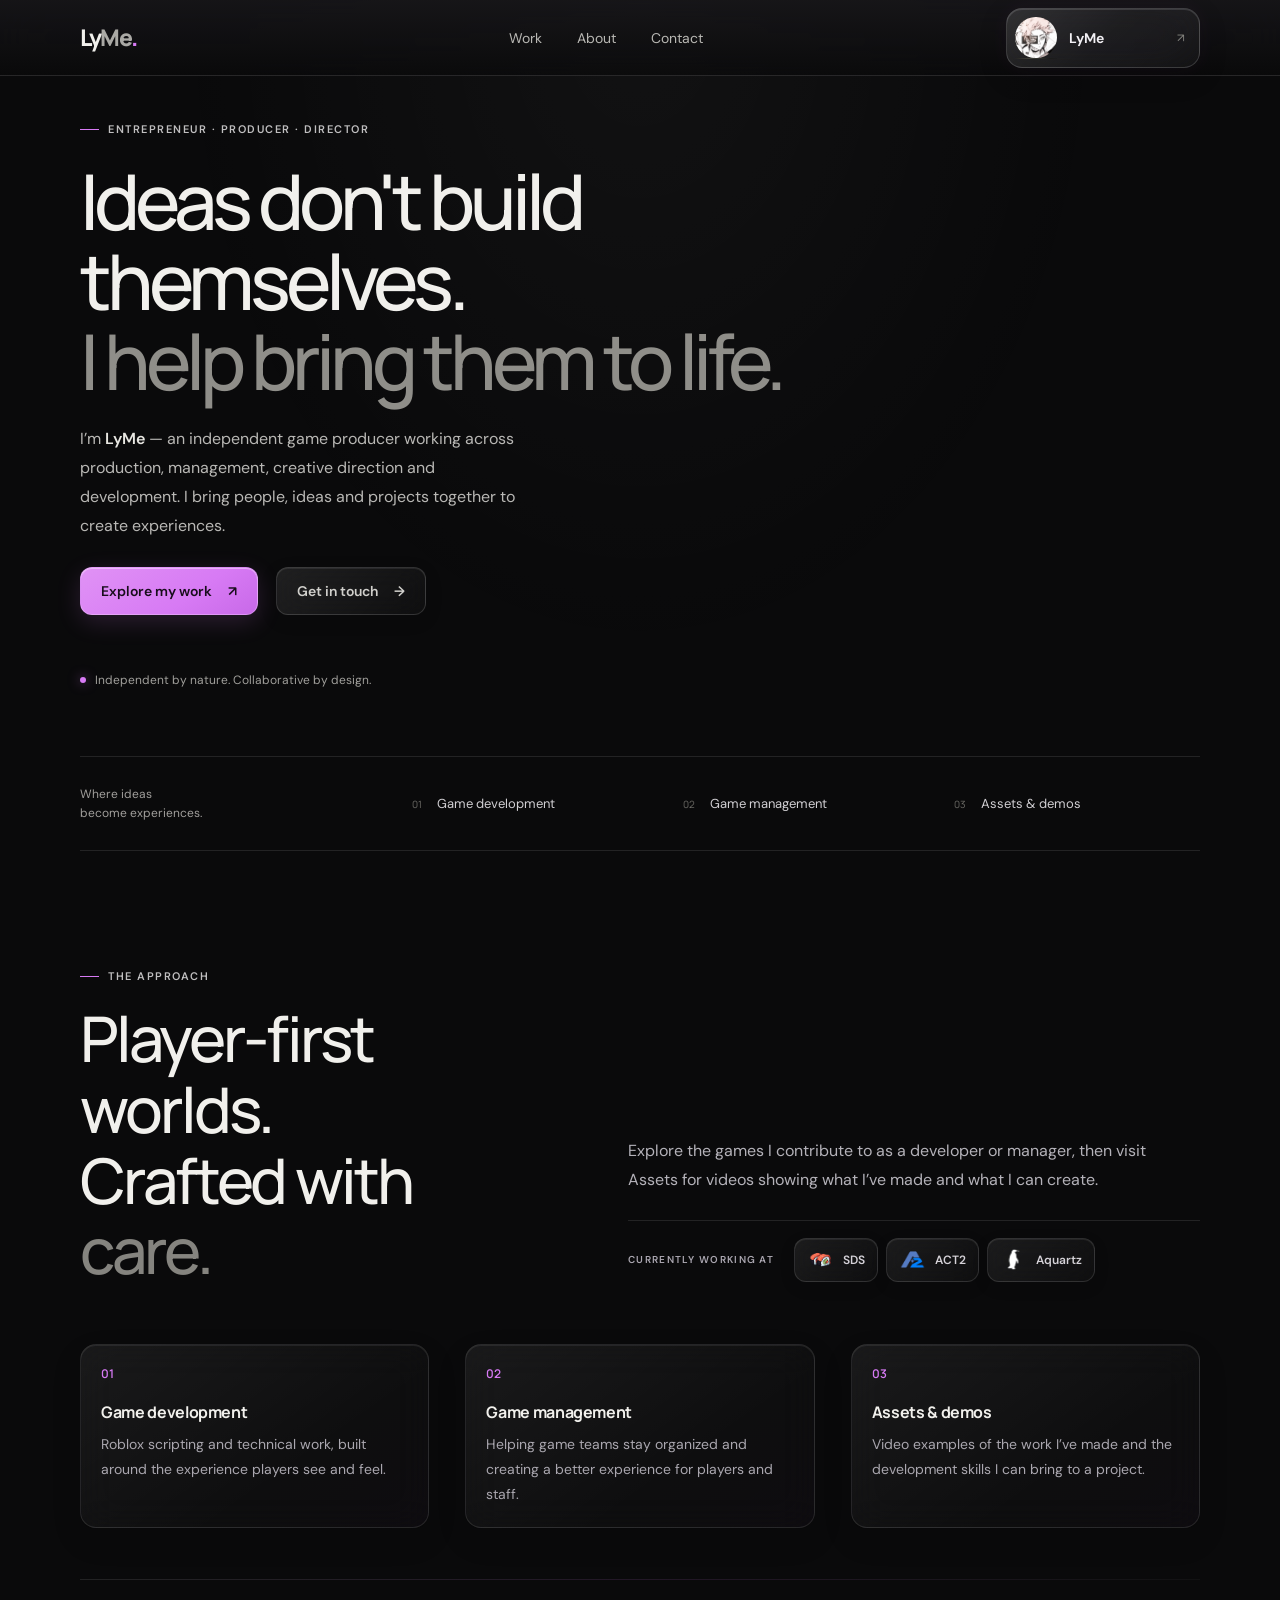
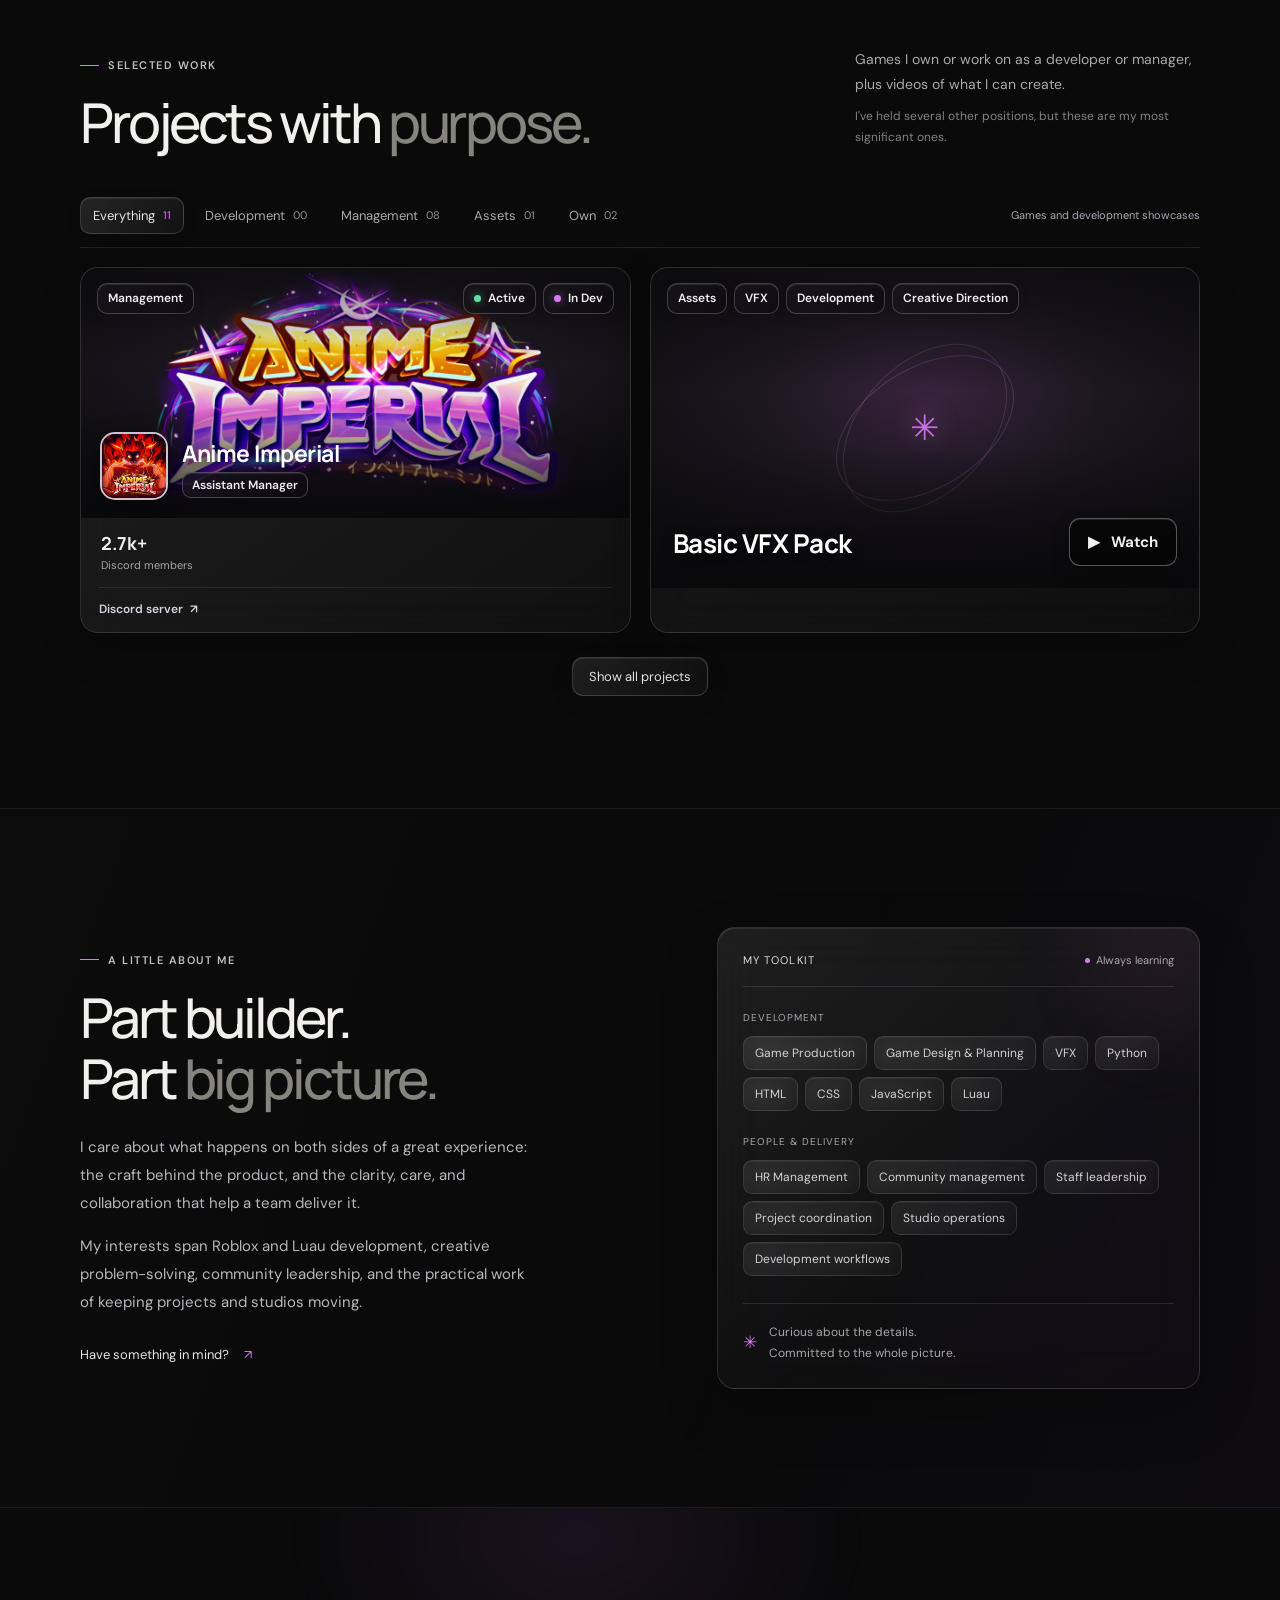
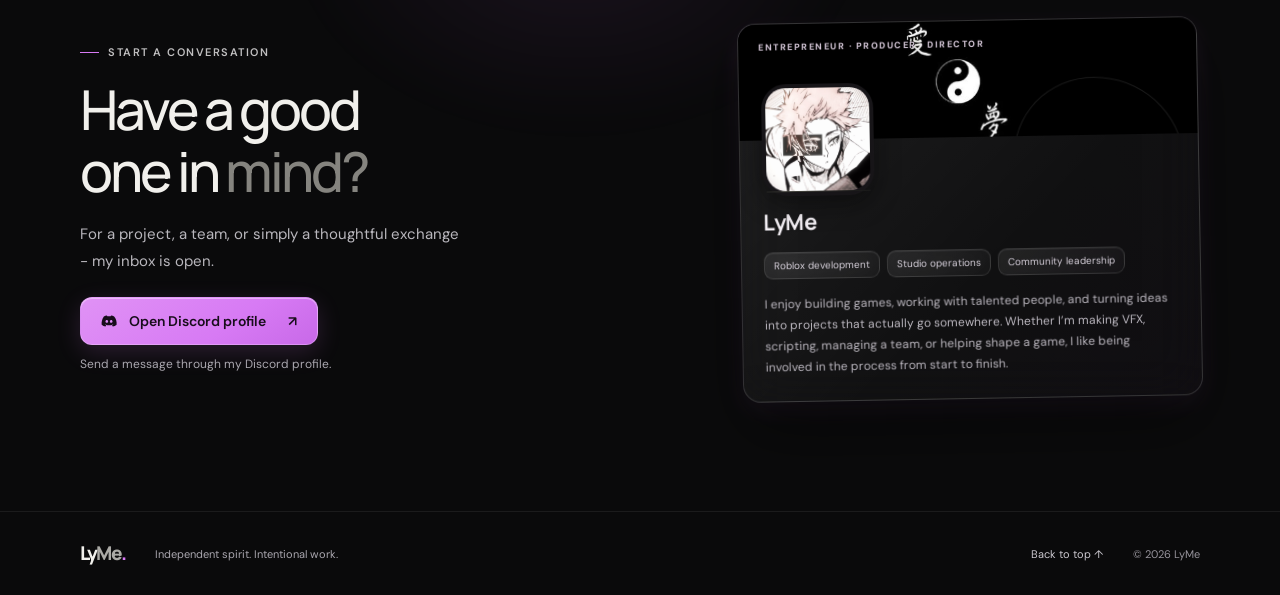
==== commit 01d34088: "Port 2" ====
--- a/index.html
+++ b/index.html
@@ -41,12 +41,12 @@
     <main id="main">
       <section class="hero shell" id="home">
         <div class="hero-copy reveal">
-          <p class="eyebrow"><span class="eyebrow-line"></span> Entreaupeneur · Producer · Director</p>
-          <h1>Thoughtful work.<br><span>Built to last.</span></h1>
-          <p class="hero-intro">I’m <strong>LyMe</strong> - contributing to Roblox games through development and management, with a separate showcase of the assets and experiences I can create.</p>
+          <p class="eyebrow"><span class="eyebrow-line"></span> Entrepreneur · Producer · Director</p>
+          <h1>Ideas don't build themselves.<br><span>I help bring them to life.</span></h1>
+          <p class="hero-intro">I’m <strong>LyMe</strong> — an independent game producer working across production, management, creative direction and development. I bring people, ideas and projects together to create experiences.</p>
           <div class="hero-actions">
             <a class="button button-primary" href="#work">Explore my work <span aria-hidden="true">↗</span></a>
-            <a class="button button-quiet" href="#contact">Let’s talk <span aria-hidden="true">→</span></a>
+            <a class="button button-quiet" href="#contact">Get in touch <span aria-hidden="true">→</span></a>
           </div>
           <div class="hero-footnote"><span class="pulse-dot"></span> Independent by nature. Collaborative by design.</div>
         </div>
@@ -126,7 +126,7 @@
                 </div>
                 <div class="banner-shade"></div>
                 <div class="banner-topline">
-                  <span class="project-tag"></span>
+                  <div class="project-tag-list" aria-label="Project tags"></div>
                   <div class="project-badges">
                     <span class="project-status project-status--lifecycle" hidden></span>
                     <span class="project-release-status" hidden></span>
@@ -143,6 +143,8 @@
                 <button class="video-trigger" type="button" hidden aria-label="Play project video">▶ <span>Watch</span></button>
               </div>
               <div class="game-card-details">
+                <p class="project-description" hidden></p>
+                <p class="project-attribution" hidden></p>
                 <div class="game-metrics"></div>
                 <div class="game-card-links">
                   <a class="discord-server-link" hidden target="_blank" rel="noopener noreferrer">Discord server <span aria-hidden="true">↗</span></a>
@@ -176,11 +178,11 @@
             <div class="panel-heading"><span>MY TOOLKIT</span><span class="panel-status"><i></i> Always learning</span></div>
             <div class="skill-group">
               <span class="skill-label">DEVELOPMENT</span>
-              <div class="skill-pills"><span>Game Design & Planning</span><span>VFX</span><span>Python</span><span>HTML</span><span>CSS</span><span>JavaScript</span><span>Luau</span></div>
+              <div class="skill-pills"><span>Game Production</span><span>Game Design & Planning</span><span>VFX</span><span>Python</span><span>HTML</span><span>CSS</span><span>JavaScript</span><span>Luau</span></div>
             </div>
             <div class="skill-group">
               <span class="skill-label">PEOPLE &amp; DELIVERY</span>
-              <div class="skill-pills"><span>Community management</span><span>Staff leadership</span><span>Project coordination</span><span>Studio operations</span><span>Development workflows</span></div>
+              <div class="skill-pills"><span>HR Management</span><span>Community management</span><span>Staff leadership</span><span>Project coordination</span><span>Studio operations</span><span>Development workflows</span></div>
             </div>
             <div class="panel-foot"><span class="foot-star">✳</span><span>Curious about the details.<br>Committed to the whole picture.</span></div>
           </div>
@@ -203,7 +205,7 @@
           <aside class="contact-profile glass-panel reveal" id="contact-profile" aria-label="Discord profile">
             <div class="profile-banner">
               <img class="profile-banner-image" id="profile-banner-image" alt="" hidden>
-              <span>ENTREAUPENEUR · PRODUCER · DIRECTOR</span>
+              <span>ENTREPRENEUR · PRODUCER · DIRECTOR</span>
             </div>
             <div class="profile-content">
               <div class="avatar-wrap avatar-wrap--large">
--- a/styles.css
+++ b/styles.css
@@ -157,9 +157,12 @@
 .visual-symbol { color: var(--accent); font-size: 35px; text-shadow: 0 0 24px rgba(215,122,244,.5); }
 .banner-shade { position: absolute; inset: 0; background: linear-gradient(180deg, rgba(8,7,10,.55), transparent 38%, rgba(8,7,10,.12) 56%, rgba(8,7,10,.9)); }
 .banner-topline { position: absolute; z-index: 1; inset: 15px 16px auto; display: flex; align-items: center; justify-content: space-between; gap: 12px; }
+.project-tag-list { display: flex; flex-wrap: wrap; align-items: center; gap: 7px; max-width: calc(100% - 120px); }
 .project-tag, .project-status, .project-release-status { display: inline-flex; align-items: center; min-height: 31px; padding: 6px 10px; border: 1px solid rgba(255,255,255,.2); border-radius: 10px; background: linear-gradient(135deg, rgba(24,22,27,.75), rgba(12,10,14,.55)); box-shadow: inset 0 1px 0 rgba(255,255,255,.1), 0 4px 12px rgba(0,0,0,.12); color: #f2edf4; font-size: 12px; font-weight: 600; backdrop-filter: blur(18px) saturate(140%); -webkit-backdrop-filter: blur(18px) saturate(140%); }
 .project-badges { display: flex; flex-wrap: wrap; justify-content: end; gap: 7px; }
 .project-status, .project-release-status { gap: 7px; }
+.project-description { margin: 0; padding: 18px 18px 0; color: #b9b7be; font-size: 14px; line-height: 1.8; }
+.project-attribution { margin: 0; padding: 10px 18px 0; color: #8b8a8f; font-size: 12px; letter-spacing: .08em; text-transform: uppercase; }
 .project-status::before, .project-release-status::before { width: 7px; height: 7px; border-radius: 50%; background: #9b98a0; content: ""; }
 .project-status--active::before { background: #5fe0a1; box-shadow: 0 0 9px rgba(95,224,161,.55); }
 .project-status--retired::before { background: #96919b; }
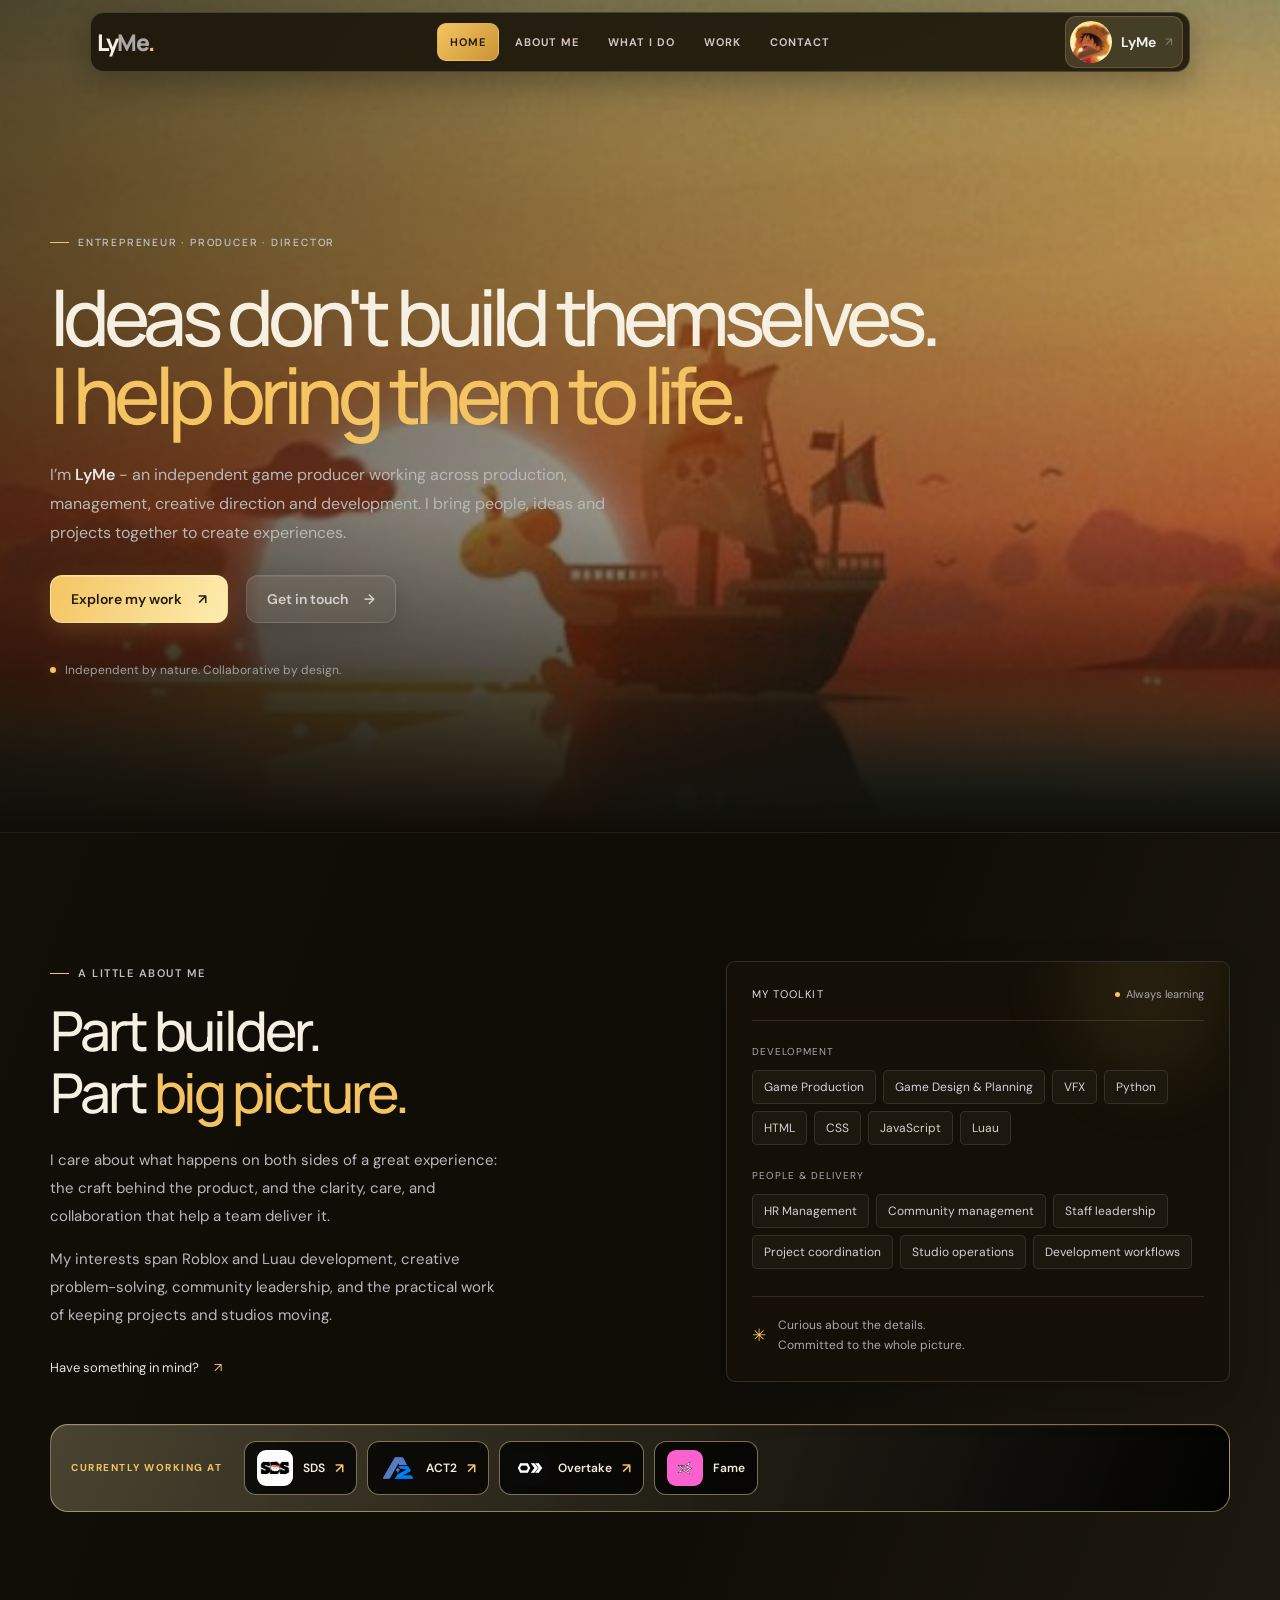
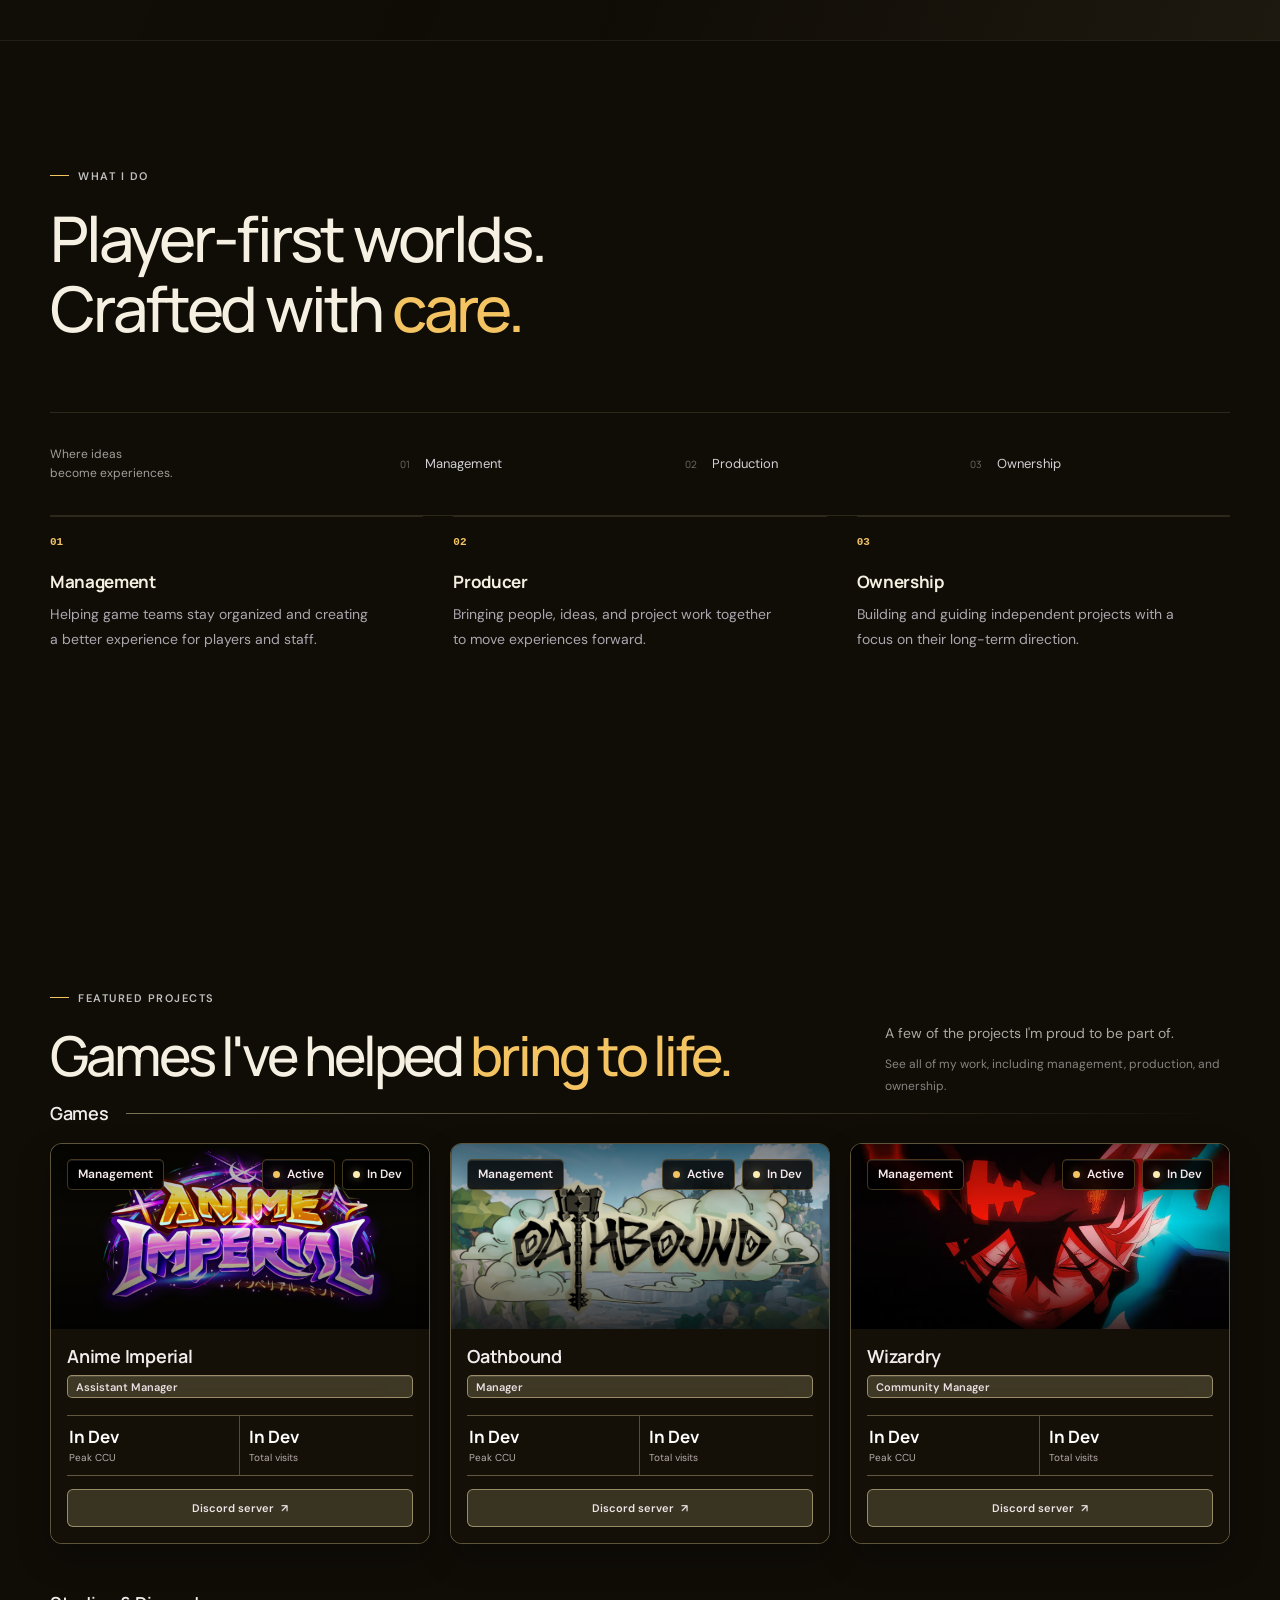
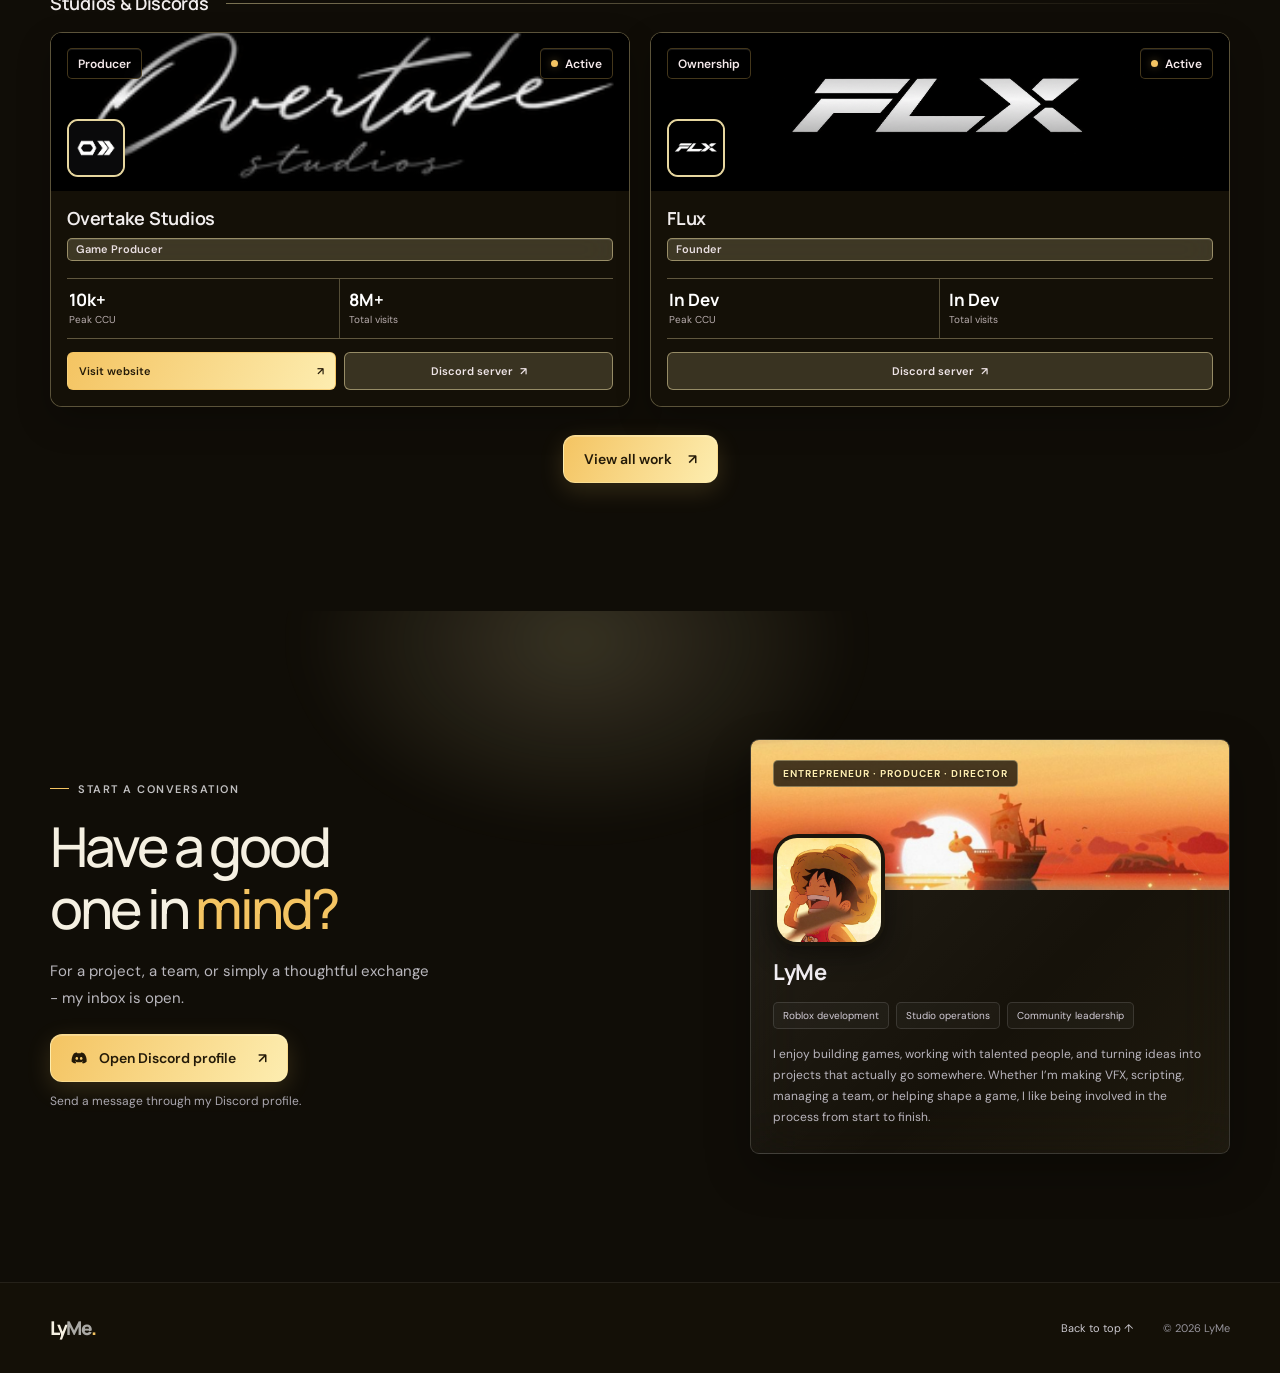
==== commit c7f93bac: "New Port" ====
--- a/index.html
+++ b/index.html
@@ -3,7 +3,7 @@
   <head>
     <meta charset="UTF-8">
     <meta name="viewport" content="width=device-width, initial-scale=1">
-    <meta name="theme-color" content="#0a0a0b">
+    <meta name="theme-color" content="#100d07">
     <meta name="description" content="LyMe - Roblox development, studio operations, and community leadership.">
     <title>LyMe - Build with intention.</title>
     <link rel="preconnect" href="https://fonts.googleapis.com">
@@ -12,7 +12,10 @@
     <link rel="stylesheet" href="styles.css">
     <script src="portfolio.js" defer></script>
   </head>
-  <body>
+  <body data-page="home" data-section="home">
+    <div class="page-transition" aria-hidden="true">
+      <img src="pfp.jpg" alt="">
+    </div>
     <a class="skip-link" href="#main">Skip to content</a>
     <header class="site-header">
       <nav class="nav shell" aria-label="Main navigation">
@@ -21,8 +24,10 @@
           <span></span><span></span>
         </button>
         <div class="nav-links" id="nav-links">
+          <a href="#home" aria-current="page">Home</a>
+          <a href="#about">About me</a>
+          <a href="#what-i-do">What I do</a>
           <a href="#work">Work</a>
-          <a href="#about">About</a>
           <a href="#contact">Contact</a>
         </div>
         <a class="discord-chip" id="nav-discord-link" href="#contact" aria-label="Discord profile">
@@ -43,7 +48,7 @@
         <div class="hero-copy reveal">
           <p class="eyebrow"><span class="eyebrow-line"></span> Entrepreneur · Producer · Director</p>
           <h1>Ideas don't build themselves.<br><span>I help bring them to life.</span></h1>
-          <p class="hero-intro">I’m <strong>LyMe</strong> — an independent game producer working across production, management, creative direction and development. I bring people, ideas and projects together to create experiences.</p>
+          <p class="hero-intro">I’m <strong>LyMe</strong> - an independent game producer working across production, management, creative direction and development. I bring people, ideas and projects together to create experiences.</p>
           <div class="hero-actions">
             <a class="button button-primary" href="#work">Explore my work <span aria-hidden="true">↗</span></a>
             <a class="button button-quiet" href="#contact">Get in touch <span aria-hidden="true">→</span></a>
@@ -53,66 +58,106 @@
 
       </section>
 
-      <section class="signal-strip shell reveal" aria-label="Areas of focus">
-        <p>Where ideas<br>become experiences.</p>
-        <div class="signal-item"><span>01</span> Game development</div>
-        <div class="signal-item"><span>02</span> Game management</div>
-        <div class="signal-item"><span>03</span> Assets &amp; demos</div>
-      </section>
-
-      <section class="section work-section" id="work">
+      <section class="section about-section" id="about">
+        <div class="shell">
+          <div class="about-layout">
+            <div class="about-intro reveal">
+              <p class="eyebrow"><span class="eyebrow-line"></span> A little about me</p>
+              <h2>Part builder.<br>Part <span>big picture.</span></h2>
+              <p>I care about what happens on both sides of a great experience: the craft behind the product, and the clarity, care, and collaboration that help a team deliver it.</p>
+              <p>My interests span Roblox and Luau development, creative problem-solving, community leadership, and the practical work of keeping projects and studios moving.</p>
+              <a class="text-link" href="#contact">Have something in mind? <span aria-hidden="true">↗</span></a>
+            </div>
+            <div class="about-panel reveal">
+              <div class="panel-heading"><span>MY TOOLKIT</span><span class="panel-status"><i></i> Always learning</span></div>
+              <div class="skill-group">
+                <span class="skill-label">DEVELOPMENT</span>
+                <div class="skill-pills"><span>Game Production</span><span>Game Design & Planning</span><span>VFX</span><span>Python</span><span>HTML</span><span>CSS</span><span>JavaScript</span><span>Luau</span></div>
+              </div>
+              <div class="skill-group">
+                <span class="skill-label">PEOPLE &amp; DELIVERY</span>
+                <div class="skill-pills"><span>HR Management</span><span>Community management</span><span>Staff leadership</span><span>Project coordination</span><span>Studio operations</span><span>Development workflows</span></div>
+              </div>
+              <div class="panel-foot"><span class="foot-star">✳</span><span>Curious about the details.<br>Committed to the whole picture.</span></div>
+            </div>
+          </div>
+          <div class="collaborations">
+            <span class="collaborations-label">CURRENTLY WORKING AT</span>
+            <div class="collaborator-list" id="collaborator-list" aria-label="Current collaborations"></div>
+            <p class="collaborations-empty" id="collaborations-empty">Featured collaborations will appear here.</p>
+          </div>
+        </div>
+      </section>
+
+      <section class="section what-i-do-section" id="what-i-do">
         <div class="shell">
           <div class="work-context reveal">
             <div class="work-context-heading">
-              <p class="eyebrow"><span class="eyebrow-line"></span> The approach</p>
+              <p class="eyebrow"><span class="eyebrow-line"></span> What I do</p>
               <h2>Player-first worlds.<br>Crafted with <span>care.</span></h2>
             </div>
-            <div class="work-context-copy">
-              <p>Explore the games I contribute to as a developer or manager, then visit Assets for videos showing what I’ve made and what I can create.</p>
-              <div class="collaborations">
-                <span class="collaborations-label">CURRENTLY WORKING AT</span>
-                <div class="collaborator-list" id="collaborator-list" aria-label="Current collaborations"></div>
-                <p class="collaborations-empty" id="collaborations-empty">Featured collaborations will appear here.</p>
-              </div>
-            </div>
+          </div>
+          <div class="signal-strip reveal" aria-label="Areas of focus">
+            <p>Where ideas<br>become experiences.</p>
+            <div class="signal-item"><span>01</span> Management</div>
+            <div class="signal-item"><span>02</span> Production</div>
+            <div class="signal-item"><span>03</span> Ownership</div>
           </div>
           <div class="approach-grid reveal" aria-label="Areas of work">
             <article class="approach-card">
               <span class="approach-number">01</span>
-              <h3>Game development</h3>
-              <p>Roblox scripting and technical work, built around the experience players see and feel.</p>
+              <h3>Management</h3>
+              <p>Helping game teams stay organized and creating a better experience for players and staff.</p>
             </article>
             <article class="approach-card">
               <span class="approach-number">02</span>
-              <h3>Game management</h3>
-              <p>Helping game teams stay organized and creating a better experience for players and staff.</p>
+              <h3>Producer</h3>
+              <p>Bringing people, ideas, and project work together to move experiences forward.</p>
             </article>
             <article class="approach-card">
               <span class="approach-number">03</span>
-              <h3>Assets &amp; demos</h3>
-              <p>Video examples of the work I’ve made and the development skills I can bring to a project.</p>
-            </article>
-          </div>
-          <div class="work-divider"></div>
+              <h3>Ownership</h3>
+              <p>Building and guiding independent projects with a focus on their long-term direction.</p>
+            </article>
+          </div>
+        </div>
+      </section>
+
+      <section class="section work-section" id="work">
+        <div class="shell">
           <div class="section-heading reveal">
             <div>
-              <p class="eyebrow"><span class="eyebrow-line"></span> Selected work</p>
-              <h2>Projects with <span>purpose.</span></h2>
-            </div>
-            <p class="section-aside">Games I own or work on as a developer or manager, plus videos of what I can create.<span class="work-note">I've held several other positions, but these are my most significant ones.</span></p>
-          </div>
-          <div class="work-toolbar reveal">
-            <div class="filter-list" role="group" aria-label="Filter portfolio">
-              <button class="filter-button is-active" type="button" data-filter="all" aria-pressed="true">Everything <span id="count-all">00</span></button>
-              <button class="filter-button" type="button" data-filter="development" aria-pressed="false">Development <span id="count-development">00</span></button>
-              <button class="filter-button" type="button" data-filter="management" aria-pressed="false">Management <span id="count-management">00</span></button>
-              <button class="filter-button" type="button" data-filter="development-assets" aria-pressed="false">Assets <span id="count-development-assets">00</span></button>
-              <button class="filter-button" type="button" data-filter="own" aria-pressed="false">Own <span id="count-own">00</span></button>
-            </div>
-            <span class="work-caption">Games and development showcases</span>
-          </div>
-          <div class="project-grid" id="project-grid" aria-live="polite"></div>
-          <button class="project-list-toggle" id="project-list-toggle" type="button" aria-controls="project-grid" aria-expanded="false" hidden>Show all projects</button>
+              <p class="eyebrow"><span class="eyebrow-line"></span> Featured projects</p>
+              <h2>Games I've helped <span>bring to life.</span></h2>
+            </div>
+            <p class="section-aside">A few of the projects I'm proud to be part of.<span class="work-note">See all of my work, including management, production, and ownership.</span></p>
+          </div>
+          <div id="project-groups">
+            <section class="project-group" id="game-project-group" aria-labelledby="games-projects-heading">
+              <div class="project-group-heading">
+                <h3 id="games-projects-heading">Games</h3>
+                <span aria-hidden="true"></span>
+              </div>
+              <div class="project-grid project-grid--games" id="game-project-grid" aria-live="polite"></div>
+            </section>
+            <section class="project-group" id="studio-project-group" aria-labelledby="studios-projects-heading">
+              <div class="project-group-heading">
+                <h3 id="studios-projects-heading">Studios &amp; Discords</h3>
+                <span aria-hidden="true"></span>
+              </div>
+              <div class="project-grid project-grid--studios" id="studio-project-grid" aria-live="polite"></div>
+            </section>
+            <section class="project-group" id="other-project-group" aria-labelledby="other-projects-heading">
+              <div class="project-group-heading">
+                <h3 id="other-projects-heading">Other</h3>
+                <span aria-hidden="true"></span>
+              </div>
+              <div class="project-grid project-grid--other" id="other-project-grid" aria-live="polite"></div>
+            </section>
+          </div>
+          <div class="featured-projects-actions reveal">
+            <a class="button button-primary" href="work.html">View all work <span aria-hidden="true">↗</span></a>
+          </div>
           <template id="project-card-template">
             <article class="project-card reveal">
               <div class="game-banner">
@@ -132,23 +177,20 @@
                     <span class="project-release-status" hidden></span>
                   </div>
                 </div>
-                <div class="banner-identity">
+                <div class="project-banner-identity" hidden>
                   <img class="project-pfp" alt="" loading="lazy" hidden>
-                  <span class="project-monogram" aria-hidden="true"></span>
-                  <div class="banner-title-group">
-                    <h3 class="project-title"></h3>
-                    <span class="project-role" hidden></span>
-                  </div>
+                  <span class="project-monogram" aria-hidden="true" hidden></span>
                 </div>
                 <button class="video-trigger" type="button" hidden aria-label="Play project video">▶ <span>Watch</span></button>
               </div>
               <div class="game-card-details">
-                <p class="project-description" hidden></p>
+                <h3 class="project-title"></h3>
+                <span class="project-role" hidden></span>
                 <p class="project-attribution" hidden></p>
                 <div class="game-metrics"></div>
                 <div class="game-card-links">
-                  <a class="discord-server-link" hidden target="_blank" rel="noopener noreferrer">Discord server <span aria-hidden="true">↗</span></a>
-                  <a class="project-link" hidden target="_blank" rel="noopener noreferrer">View project <span aria-hidden="true">↗</span></a>
+                  <a class="project-link" hidden target="_blank" rel="noopener noreferrer"><span class="project-link-label">View project</span><span aria-hidden="true">↗</span></a>
+                  <a class="discord-server-link" hidden target="_blank" rel="noopener noreferrer"><span>Discord server</span><span aria-hidden="true">↗</span></a>
                 </div>
               </div>
             </article>
@@ -161,30 +203,6 @@
           <div class="video-modal" id="video-modal" hidden role="dialog" aria-modal="true" aria-label="Project video">
             <button class="video-close" type="button" aria-label="Close video">×</button>
             <div class="video-frame" id="video-frame"></div>
-          </div>
-        </div>
-      </section>
-
-      <section class="section about-section" id="about">
-        <div class="shell about-layout">
-          <div class="about-intro reveal">
-            <p class="eyebrow"><span class="eyebrow-line"></span> A little about me</p>
-            <h2>Part builder.<br>Part <span>big picture.</span></h2>
-            <p>I care about what happens on both sides of a great experience: the craft behind the product, and the clarity, care, and collaboration that help a team deliver it.</p>
-            <p>My interests span Roblox and Luau development, creative problem-solving, community leadership, and the practical work of keeping projects and studios moving.</p>
-            <a class="text-link" href="#contact">Have something in mind? <span aria-hidden="true">↗</span></a>
-          </div>
-          <div class="about-panel reveal">
-            <div class="panel-heading"><span>MY TOOLKIT</span><span class="panel-status"><i></i> Always learning</span></div>
-            <div class="skill-group">
-              <span class="skill-label">DEVELOPMENT</span>
-              <div class="skill-pills"><span>Game Production</span><span>Game Design & Planning</span><span>VFX</span><span>Python</span><span>HTML</span><span>CSS</span><span>JavaScript</span><span>Luau</span></div>
-            </div>
-            <div class="skill-group">
-              <span class="skill-label">PEOPLE &amp; DELIVERY</span>
-              <div class="skill-pills"><span>HR Management</span><span>Community management</span><span>Staff leadership</span><span>Project coordination</span><span>Studio operations</span><span>Development workflows</span></div>
-            </div>
-            <div class="panel-foot"><span class="foot-star">✳</span><span>Curious about the details.<br>Committed to the whole picture.</span></div>
           </div>
         </div>
       </section>
@@ -211,7 +229,6 @@
               <div class="avatar-wrap avatar-wrap--large">
                 <img class="discord-avatar" id="contact-avatar" alt="" hidden>
                 <span class="avatar-fallback" id="contact-avatar-fallback" aria-hidden="true"></span>
-                <img class="decoration-image" id="discord-decoration" alt="" hidden>
               </div>
               <h3 id="contact-discord-name">LyMe</h3>
               <div class="profile-tags">
@@ -229,7 +246,6 @@
     <footer class="site-footer">
       <div class="shell footer-inner">
         <a class="wordmark footer-wordmark" href="#home">Ly<span>Me</span><i>.</i></a>
-        <p>Independent spirit. Intentional work.</p>
         <a href="#home" class="back-to-top">Back to top ↑</a>
         <span class="copyright">© <span id="current-year"></span> LyMe</span>
       </div>
--- a/styles.css
+++ b/styles.css
@@ -1,13 +1,19 @@
 :root {
   color-scheme: dark;
-  --page: #0a0a0b;
-  --panel: #111113;
-  --panel-soft: rgba(255, 255, 255, 0.035);
-  --text: #f1f0ec;
-  --muted: #92918f;
-  --quiet: #656462;
-  --line: rgba(255, 255, 255, 0.105);
-  --accent: #d77af4;
+  --page: #100d07;
+  --panel: #191408;
+  --panel-soft: rgba(244, 196, 98, 0.04);
+  --text: #f5f0e2;
+  --muted: #b9b09b;
+  --quiet: #837b68;
+  --line: rgba(253, 237, 176, 0.12);
+  --accent: #f4c462;
+  --accent-secondary: #fdedb0;
+  --accent-rgb: 244,196,98;
+  --accent-secondary-rgb: 253,237,176;
+  --nav-tint-start: #f4c462;
+  --nav-tint-end: #c99435;
+  --hero-banner-image: url("banner.png"); /* Replace this URL to change the home hero banner. */
   --font-display: "Manrope", "DM Sans", sans-serif;
   --font-body: "DM Sans", sans-serif;
 }
@@ -15,8 +21,15 @@
 * { box-sizing: border-box; }
 html { scroll-behavior: smooth; scroll-padding-top: 92px; }
 body {
+  --nav-tint-start: #f4c462;
+  --nav-tint-end: #c99435;
   margin: 0;
-  background: var(--page);
+  overflow-x: clip;
+  background:
+    radial-gradient(ellipse at 12% 0%, rgba(var(--accent-secondary-rgb),.2), transparent 50%),
+    radial-gradient(ellipse at 88% 18%, rgba(var(--accent-rgb),.12), transparent 45%),
+    var(--page);
+  background-attachment: fixed;
   color: var(--text);
   font-family: var(--font-body);
   font-size: 16px;
@@ -26,10 +39,14 @@
   position: fixed;
   z-index: -1;
   inset: 0;
-  background: radial-gradient(ellipse at 50% 2%, rgba(255,255,255,.035), transparent 52%);
+  background: radial-gradient(ellipse at 50% 2%, rgba(var(--accent-rgb),.07), transparent 52%);
   content: "";
   pointer-events: none;
 }
+body[data-section="about"] { --nav-tint-start: #fdedb0; --nav-tint-end: #c99435; }
+body[data-section="what-i-do"] { --nav-tint-start: #f4c462; --nav-tint-end: #b9852b; }
+body[data-section="work"] { --nav-tint-start: #fdedb0; --nav-tint-end: #d29d3e; }
+body[data-section="contact"] { --nav-tint-start: #f4c462; --nav-tint-end: #b9852b; }
 body.modal-open { overflow: hidden; }
 a { color: inherit; text-decoration: none; }
 button { color: inherit; font: inherit; }
@@ -37,31 +54,32 @@
 .shell { width: min(1120px, calc(100% - 64px)); margin-inline: auto; }
 .skip-link {
   position: fixed; z-index: 30; top: 10px; left: 10px; padding: 10px 14px;
-  transform: translateY(-150%); border-radius: 8px; background: var(--accent); color: #180d1b;
+  transform: translateY(-150%); border-radius: 8px; background: var(--accent); color: #fff;
 }
 .skip-link:focus { transform: translateY(0); }
 
 .site-header {
-  position: sticky; z-index: 10; top: 0; height: 76px;
-  border-bottom: 1px solid rgba(255,255,255,.075);
-  background: linear-gradient(180deg, rgba(24,23,26,.84), rgba(10,10,11,.74)); backdrop-filter: blur(28px) saturate(145%); -webkit-backdrop-filter: blur(28px) saturate(145%);
-}
-.nav { height: 100%; display: flex; align-items: center; justify-content: space-between; }
+  position: sticky; z-index: 10; top: 0; height: 72px; padding-top: 12px;
+  background: transparent;
+}
+.nav { position: relative; height: 60px; display: flex; align-items: center; justify-content: space-between; }
 .wordmark { font: 800 23px/1 var(--font-display); letter-spacing: -1.8px; }
 .wordmark span { color: #aaa9a5; }
 .wordmark i { color: var(--accent); font-style: normal; }
-.nav-links { display: flex; align-items: center; gap: 35px; margin-left: 70px; }
-.nav-links a { color: #b9b8b4; font-size: 14px; transition: color .2s ease; }
-.nav-links a:hover { color: var(--text); }
+.nav-links { position: absolute; top: 50%; left: 50%; display: flex; align-items: center; gap: 3px; margin: 0; transform: translate(-50%, -50%); }
+.nav-links a { display: inline-flex; min-height: 38px; align-items: center; justify-content: center; padding: 10px 12px; border: 1px solid transparent; border-radius: 9px; background: transparent; color: #d6c6c9; font-size: 11px; font-weight: 650; letter-spacing: 1px; text-transform: uppercase; transition: transform .2s ease, color .2s ease, border-color .2s ease, background .2s ease, box-shadow .2s ease; }
+.nav-links a:hover, .nav-links a:focus-visible { transform: translateY(-1px); border-color: rgba(var(--accent-rgb),.48); background: linear-gradient(135deg, var(--accent), var(--accent-secondary)); color: #241a08; box-shadow: 0 6px 18px rgba(var(--accent-rgb),.22); }
+.nav-links a[aria-current="page"], .nav-links a[aria-current="location"] { border-color: rgba(var(--accent-rgb),.48); background: linear-gradient(135deg, var(--nav-tint-start), var(--nav-tint-end)); color: #241a08; }
+.nav-links a:hover::before, .nav-links a:focus-visible::before, .nav-links a[aria-current]::before { color: rgba(255,255,255,.78); }
+.nav-links a:active { transform: translateY(0) scale(.98); }
 .discord-chip {
-  display: flex; align-items: center; gap: 12px; padding: 8px 14px 8px 8px; min-width: 194px;
-  border: 1px solid rgba(255,255,255,.16); border-radius: 16px;
-  background: linear-gradient(135deg, rgba(255,255,255,.13), rgba(255,255,255,.055) 52%, rgba(255,255,255,.035));
-  box-shadow: inset 0 1px 0 rgba(255,255,255,.13), 0 8px 28px rgba(0,0,0,.2), 0 0 22px rgba(215,122,244,.055);
-  backdrop-filter: blur(24px) saturate(155%); -webkit-backdrop-filter: blur(24px) saturate(155%);
+  display: flex; align-items: center; gap: 9px; padding: 4px 9px 4px 4px; min-width: 0;
+  border: 1px solid rgba(var(--accent-rgb),.2); border-radius: 11px;
+  background: rgba(var(--accent-secondary-rgb),.14);
+  box-shadow: none;
   transition: border-color .2s ease, background .2s ease, box-shadow .2s ease, transform .2s ease;
 }
-.discord-chip:hover { transform: translateY(-1px); border-color: rgba(255,255,255,.26); background: linear-gradient(135deg, rgba(255,255,255,.17), rgba(255,255,255,.07)); box-shadow: inset 0 1px 0 rgba(255,255,255,.17), 0 10px 30px rgba(0,0,0,.24), 0 0 24px rgba(215,122,244,.09); }
+.discord-chip:hover { transform: translateY(-1px); border-color: rgba(var(--accent-rgb),.48); background: rgba(var(--accent-rgb),.18); box-shadow: 0 6px 18px rgba(var(--accent-rgb),.14); }
 .avatar-wrap { position: relative; flex: 0 0 auto; display: grid; place-items: center; border-radius: 50%; background: #252523; }
 .avatar-wrap--small { width: 42px; height: 42px; }
 .avatar-wrap--large { width: 56px; height: 56px; }
@@ -81,18 +99,18 @@
 .eyebrow-line { display: inline-block; width: 19px; height: 1px; background: var(--accent); }
 h1, h2, h3, p { margin-top: 0; }
 .hero h1 { margin: 0; font: 500 clamp(48px, 6.3vw, 77px)/1.04 var(--font-display); letter-spacing: -5px; }
-.hero h1 span { color: #8f8e89; }
+.hero h1 span { color: var(--accent); }
 .hero-intro { max-width: 455px; margin: 24px 0 27px; color: #b9b8b5; font-size: 16px; line-height: 1.8; }
 .hero-intro strong { color: #e7e6e1; font-weight: 600; }
 .hero-actions { display: flex; align-items: center; gap: 18px; }
 .button { min-height: 48px; display: inline-flex; align-items: center; justify-content: center; gap: 16px; padding: 0 20px; border: 1px solid transparent; border-radius: 12px; font-size: 14px; font-weight: 600; transition: transform .2s ease, border-color .2s ease, background .2s ease, box-shadow .2s ease; }
 .button:hover { transform: translateY(-2px); }
-.button-primary { border-color: rgba(255,255,255,.2); background: linear-gradient(145deg, #e092f5, var(--accent) 62%, #c869e8); color: #180d1b; box-shadow: inset 0 1px 0 rgba(255,255,255,.38), 0 7px 24px rgba(215,122,244,.16); }
-.button-primary:hover, .button-primary:active { background: linear-gradient(145deg, #eda8fa, #e49bfa 62%, #d77af4); }
+.button-primary { border-color: rgba(var(--accent-secondary-rgb),.55); background: linear-gradient(115deg, var(--accent), var(--accent-secondary)); color: #241a08; box-shadow: inset 0 1px 0 rgba(255,255,255,.25), 0 7px 24px rgba(var(--accent-rgb),.16); }
+.button-primary:hover, .button-primary:active { background: linear-gradient(115deg, var(--accent-secondary), var(--accent)); }
 .button-quiet { border-color: rgba(255,255,255,.14); background: linear-gradient(135deg, rgba(255,255,255,.09), rgba(255,255,255,.025)); color: #d1d0cc; box-shadow: inset 0 1px 0 rgba(255,255,255,.08), 0 5px 18px rgba(0,0,0,.12); backdrop-filter: blur(16px) saturate(140%); -webkit-backdrop-filter: blur(16px) saturate(140%); }
 .button-quiet:hover { border-color: rgba(255,255,255,.25); background: linear-gradient(135deg, rgba(255,255,255,.13), rgba(255,255,255,.04)); box-shadow: inset 0 1px 0 rgba(255,255,255,.12), 0 8px 22px rgba(0,0,0,.18); }
 .hero-footnote { display: flex; align-items: center; gap: 9px; margin-top: 57px; color: #a09f9b; font-size: 12px; }
-.pulse-dot { width: 6px; height: 6px; border-radius: 50%; background: var(--accent); box-shadow: 0 0 12px rgba(215,122,244,.55); }
+.pulse-dot { width: 6px; height: 6px; border-radius: 50%; background: var(--accent); box-shadow: 0 0 12px rgba(var(--accent-rgb),.35); }
 
 .signal-strip { display: grid; grid-template-columns: 1.25fr repeat(3, 1fr); align-items: center; gap: 25px; min-height: 95px; margin-top: 12px; border-top: 1px solid var(--line); border-bottom: 1px solid var(--line); }
 .signal-strip > p { margin: 0; color: #a09e9b; font-size: 12px; line-height: 1.6; }
@@ -100,85 +118,70 @@
 .signal-item span { margin-right: 12px; color: #6d6c67; font: 10px var(--font-display); }
 .section { padding: 118px 0; }
 .work-section { padding-bottom: 112px; }
-.work-context { display: grid; grid-template-columns: .9fr 1.1fr; gap: 80px; align-items: end; margin-bottom: 58px; }
+.work-context { margin-bottom: 58px; }
 .work-context-heading .eyebrow { margin-bottom: 20px; }
 .work-context-heading h2 { font-size: clamp(43px, 5.5vw, 63px); }
-.work-context-copy { padding-bottom: 4px; }
-.work-context-copy > p { max-width: 550px; margin-bottom: 25px; color: #b4b2b9; font-size: 16px; line-height: 1.8; }
-.collaborations { display: grid; grid-template-columns: max-content 1fr; align-items: center; gap: 12px 20px; padding-top: 17px; border-top: 1px solid var(--line); }
-.collaborations-label { color: #aaa6b0; font-size: 10px; font-weight: 600; letter-spacing: 1.3px; white-space: nowrap; }
-.collaborator-list { display: flex; flex-wrap: wrap; align-items: center; gap: 8px; }
-.collaborator { display: inline-flex; align-items: center; gap: 9px; min-height: 44px; padding: 7px 12px; border: 1px solid rgba(255,255,255,.12); border-radius: 12px; background: linear-gradient(135deg, rgba(255,255,255,.075), rgba(255,255,255,.022)); box-shadow: inset 0 1px 0 rgba(255,255,255,.07), 0 5px 16px rgba(0,0,0,.1); color: #d5d2d8; font-size: 12px; font-weight: 600; backdrop-filter: blur(16px) saturate(140%); -webkit-backdrop-filter: blur(16px) saturate(140%); transition: transform .2s ease, border-color .2s ease, background .2s ease, box-shadow .2s ease; }
-.collaborator-link:hover .collaborator { transform: translateY(-2px); border-color: rgba(215,122,244,.42); background: linear-gradient(135deg, rgba(215,122,244,.12), rgba(255,255,255,.035)); box-shadow: inset 0 1px 0 rgba(255,255,255,.1), 0 7px 20px rgba(215,122,244,.12); }
-.collaborator img { width: 27px; height: 27px; border-radius: 6px; object-fit: cover; }
-.collaborator-link { display: inline-flex; border-radius: 8px; }
-.collaborations-empty { grid-column: 2; margin: 0; color: #aaa6b0; font-size: 12px; }
+.collaborations { display: flex; align-items: center; gap: 22px; min-height: 88px; margin-top: 42px; padding: 15px 20px; border: 1px solid rgba(var(--accent-secondary-rgb),.48); border-radius: 18px; background: linear-gradient(110deg, rgba(var(--accent-secondary-rgb),.24), rgba(0,0,0,.92)); box-shadow: inset 0 1px 0 rgba(var(--accent-rgb),.1); }
+.collaborations-label { flex: 0 0 auto; color: var(--accent); font-size: 10px; font-weight: 700; letter-spacing: 1.5px; white-space: nowrap; }
+.collaborator-list { display: flex; flex: 1; flex-wrap: wrap; align-items: center; gap: 10px; }
+.collaborator { display: inline-flex; align-items: center; gap: 10px; min-height: 54px; padding: 7px 12px; border: 1px solid rgba(var(--accent-secondary-rgb),.46); border-radius: 12px; background: rgba(0,0,0,.76); color: #f5f0e2; font-size: 12px; font-weight: 600; transition: transform .2s ease, border-color .2s ease, background .2s ease; }
+.collaborator-link:hover .collaborator { transform: translateY(-2px); border-color: rgba(var(--accent-rgb),.62); background: rgba(var(--accent-secondary-rgb),.28); }
+.collaborator img { width: 36px; height: 36px; border-radius: 9px; object-fit: cover; }
+.collaborator-link { display: inline-flex; border-radius: 12px; text-decoration: none; }
+.collaborator-arrow { color: var(--accent); font-size: 14px; line-height: 1; }
+.collaborations-empty { margin: 0; color: #aaa6b0; font-size: 12px; }
 .approach-grid { display: grid; grid-template-columns: repeat(3, 1fr); gap: 36px; margin-bottom: 51px; }
-.approach-card { min-height: 160px; padding: 20px; border: 1px solid rgba(255,255,255,.1); border-radius: 16px; background: linear-gradient(145deg, rgba(255,255,255,.065), rgba(255,255,255,.018) 65%, rgba(215,122,244,.025)); box-shadow: inset 0 1px 0 rgba(255,255,255,.075), 0 12px 30px rgba(0,0,0,.12); backdrop-filter: blur(18px) saturate(130%); -webkit-backdrop-filter: blur(18px) saturate(130%); }
+.approach-card { min-height: 160px; padding: 20px; border: 1px solid rgba(255,255,255,.1); border-radius: 16px; background: linear-gradient(145deg, rgba(255,255,255,.065), rgba(255,255,255,.018) 65%, rgba(var(--accent-secondary-rgb),.07)); box-shadow: inset 0 1px 0 rgba(255,255,255,.075), 0 12px 30px rgba(0,0,0,.12); backdrop-filter: blur(18px) saturate(130%); -webkit-backdrop-filter: blur(18px) saturate(130%); }
 .approach-number { display: block; margin-bottom: 19px; color: var(--accent); font: 600 12px var(--font-display); }
 .approach-card h3 { margin-bottom: 9px; font: 700 16px var(--font-display); letter-spacing: -.35px; }
 .approach-card p { max-width: 320px; margin: 0; color: #aaa7af; font-size: 14px; line-height: 1.8; }
-.work-divider { height: 1px; margin-bottom: 67px; background: linear-gradient(90deg, rgba(255,255,255,.1), rgba(215,122,244,.12), rgba(255,255,255,.035)); }
 .section-heading { display: flex; align-items: end; justify-content: space-between; gap: 40px; }
 .section-heading .eyebrow, .about-intro .eyebrow, .contact-copy .eyebrow { margin-bottom: 20px; }
 h2 { margin-bottom: 0; font: 500 clamp(37px, 5vw, 55px)/1.12 var(--font-display); letter-spacing: -3.1px; }
-h2 span { color: #85847f; }
+h2 span { color: var(--accent); }
 .section-aside { max-width: 340px; margin: 0 5px 5px 0; color: #aaa9a5; font-size: 14px; line-height: 1.8; }
 .work-note { display: block; margin-top: 8px; color: #85827f; font-size: 12px; }
-.work-toolbar { display: flex; align-items: center; justify-content: space-between; margin: 43px 0 19px; padding-bottom: 13px; border-bottom: 1px solid var(--line); }
-.filter-list { display: flex; gap: 8px; }
-.filter-button { display: inline-flex; align-items: center; gap: 8px; padding: 9px 12px; border: 1px solid transparent; border-radius: 10px; background: transparent; color: #aaa9a5; font-size: 13px; cursor: pointer; transition: .2s ease; }
-.filter-button span { color: #96938f; font-size: 11px; }
-.filter-button:hover { border-color: rgba(255,255,255,.09); background: rgba(255,255,255,.035); color: var(--text); backdrop-filter: blur(12px); -webkit-backdrop-filter: blur(12px); }
-.filter-button.is-active { border-color: rgba(255,255,255,.16); background: linear-gradient(135deg, rgba(255,255,255,.11), rgba(255,255,255,.035)); color: #e4e3de; box-shadow: inset 0 1px 0 rgba(255,255,255,.08), 0 4px 14px rgba(0,0,0,.12); backdrop-filter: blur(14px); -webkit-backdrop-filter: blur(14px); }
-.filter-button.is-active span { color: var(--accent); }
-.work-caption { color: #aaa7af; font-size: 11px; }
 .project-grid { display: grid; grid-template-columns: repeat(2, minmax(0, 1fr)); gap: 19px; }
-.project-list-toggle { display: block; margin: 24px auto 0; padding: 10px 16px; border: 1px solid rgba(255,255,255,.16); border-radius: 11px; background: linear-gradient(135deg, rgba(255,255,255,.09), rgba(255,255,255,.025)); box-shadow: inset 0 1px 0 rgba(255,255,255,.08), 0 6px 20px rgba(0,0,0,.15); color: #e4e3de; font-size: 13px; cursor: pointer; backdrop-filter: blur(16px); -webkit-backdrop-filter: blur(16px); transition: .2s ease; }
-.project-list-toggle:hover { border-color: rgba(215,122,244,.4); background: linear-gradient(135deg, rgba(215,122,244,.11), rgba(255,255,255,.035)); color: var(--accent); }
-.project-list-toggle[hidden] { display: none; }
 .project-card { overflow: hidden; min-width: 0; border: 1px solid rgba(255,255,255,.12); border-radius: 18px; background: linear-gradient(145deg, rgba(255,255,255,.065), rgba(255,255,255,.018)); box-shadow: inset 0 1px 0 rgba(255,255,255,.075), 0 16px 40px rgba(0,0,0,.22); backdrop-filter: blur(18px) saturate(125%); -webkit-backdrop-filter: blur(18px) saturate(125%); transition: transform .25s ease, border-color .25s ease, box-shadow .25s ease; }
-.project-card:hover { transform: translateY(-3px); border-color: rgba(215,122,244,.35); box-shadow: inset 0 1px 0 rgba(255,255,255,.1), 0 20px 46px rgba(0,0,0,.27), 0 0 24px rgba(215,122,244,.045); }
-.game-banner { position: relative; height: 250px; overflow: hidden; background: radial-gradient(ellipse at 51% 42%, #38243d 0, #1b171e 45%, #111012 82%); }
+.project-card:hover { transform: translateY(-3px); border-color: rgba(var(--accent-rgb),.42); box-shadow: inset 0 1px 0 rgba(255,255,255,.1), 0 20px 46px rgba(0,0,0,.27), 0 0 24px rgba(var(--accent-rgb),.08); }
+.game-banner { position: relative; height: 250px; overflow: hidden; background: radial-gradient(ellipse at 51% 42%, #45351b 0, #211a0d 45%, #141109 82%); }
 .banner-image { position: absolute; inset: 0; width: 100%; height: 100%; object-fit: cover; object-position: center 42%; }
 .asset-video-preview, .asset-video-embed { position: absolute; z-index: 0; inset: 0; width: 100%; height: 100%; border: 0; object-fit: cover; }
 .asset-video-embed { pointer-events: none; }
 .asset-video-preview[hidden], .asset-video-embed[hidden] { display: none; }
-.project-card--development-assets .game-banner { height: 320px; }
-.project-card--development-assets .banner-identity { right: 22px; bottom: 22px; left: 22px; }
-.project-card--development-assets .project-pfp, .project-card--development-assets .project-monogram { display: none; }
-.project-card--development-assets .banner-title-group h3 { font-size: 26px; }
-.project-card--development-assets .video-trigger { right: 22px; bottom: 22px; min-height: 48px; padding: 12px 18px; border-color: rgba(255,255,255,.32); background: rgba(5,5,5,.72); font-size: 15px; font-weight: 700; }
-.project-card--development-assets .video-trigger span { margin-left: 7px; }
-.project-card--development-assets .video-trigger:hover { background: rgba(215,122,244,.28); }
+.project-card--video-showcase .game-banner { height: 320px; }
+.project-card--video-showcase .banner-identity { right: 22px; bottom: 22px; left: 22px; }
+.project-card--video-showcase .project-pfp, .project-card--video-showcase .project-monogram { display: none; }
+.project-card--video-showcase .banner-title-group h3 { font-size: 26px; }
+.project-card--video-showcase .video-trigger { right: 22px; bottom: 22px; min-height: 48px; padding: 12px 18px; border-color: rgba(255,255,255,.32); background: rgba(5,5,5,.72); font-size: 15px; font-weight: 700; }
+.project-card--video-showcase .video-trigger span { margin-left: 7px; }
+.project-card--video-showcase .video-trigger:hover { background: rgba(var(--accent-rgb),.2); }
 .banner-placeholder { position: absolute; inset: 0; display: grid; place-items: center; overflow: hidden; }
-.visual-orbit { position: absolute; width: 196px; height: 120px; border: 1px solid rgba(215,122,244,.22); border-radius: 50%; transform: rotate(-32deg); }
+.visual-orbit { position: absolute; width: 196px; height: 120px; border: 1px solid rgba(var(--accent-rgb),.25); border-radius: 50%; transform: rotate(-32deg); }
 .visual-orbit--two { width: 130px; height: 196px; transform: rotate(43deg); border-color: rgba(255,255,255,.12); }
-.visual-symbol { color: var(--accent); font-size: 35px; text-shadow: 0 0 24px rgba(215,122,244,.5); }
+.visual-symbol { color: var(--accent); font-size: 35px; text-shadow: 0 0 24px rgba(var(--accent-rgb),.3); }
 .banner-shade { position: absolute; inset: 0; background: linear-gradient(180deg, rgba(8,7,10,.55), transparent 38%, rgba(8,7,10,.12) 56%, rgba(8,7,10,.9)); }
 .banner-topline { position: absolute; z-index: 1; inset: 15px 16px auto; display: flex; align-items: center; justify-content: space-between; gap: 12px; }
 .project-tag-list { display: flex; flex-wrap: wrap; align-items: center; gap: 7px; max-width: calc(100% - 120px); }
 .project-tag, .project-status, .project-release-status { display: inline-flex; align-items: center; min-height: 31px; padding: 6px 10px; border: 1px solid rgba(255,255,255,.2); border-radius: 10px; background: linear-gradient(135deg, rgba(24,22,27,.75), rgba(12,10,14,.55)); box-shadow: inset 0 1px 0 rgba(255,255,255,.1), 0 4px 12px rgba(0,0,0,.12); color: #f2edf4; font-size: 12px; font-weight: 600; backdrop-filter: blur(18px) saturate(140%); -webkit-backdrop-filter: blur(18px) saturate(140%); }
 .project-badges { display: flex; flex-wrap: wrap; justify-content: end; gap: 7px; }
 .project-status, .project-release-status { gap: 7px; }
-.project-description { margin: 0; padding: 18px 18px 0; color: #b9b7be; font-size: 14px; line-height: 1.8; }
 .project-attribution { margin: 0; padding: 10px 18px 0; color: #8b8a8f; font-size: 12px; letter-spacing: .08em; text-transform: uppercase; }
 .project-status::before, .project-release-status::before { width: 7px; height: 7px; border-radius: 50%; background: #9b98a0; content: ""; }
-.project-status--active::before { background: #5fe0a1; box-shadow: 0 0 9px rgba(95,224,161,.55); }
+.project-status--active::before { background: var(--accent); box-shadow: 0 0 9px rgba(var(--accent-rgb),.4); }
 .project-status--retired::before { background: #96919b; }
-.project-release-status--in-dev::before, .project-release-status--in-development::before { background: var(--accent); box-shadow: 0 0 9px rgba(215,122,244,.55); }
-.project-release-status--released::before { background: #7fd7bd; box-shadow: 0 0 9px rgba(127,215,189,.4); }
-.project-release-status--unreleased::before { background: #bbb3c5; }
+.project-release-status--in-dev::before, .project-release-status--in-development::before { background: var(--accent-secondary); box-shadow: 0 0 9px rgba(var(--accent-secondary-rgb),.4); }
+.project-release-status--released::before { background: var(--accent); box-shadow: 0 0 9px rgba(var(--accent-rgb),.3); }
 .project-status[hidden], .project-release-status[hidden], .banner-image[hidden], .banner-placeholder[hidden], .project-role[hidden], .video-trigger[hidden], .project-link[hidden], .discord-server-link[hidden] { display: none; }
 .banner-identity { position: absolute; z-index: 1; right: 19px; bottom: 18px; left: 19px; display: flex; align-items: end; gap: 14px; }
-.project-pfp, .project-monogram { display: grid; flex: 0 0 68px; width: 68px; height: 68px; place-items: center; overflow: hidden; border: 2px solid rgba(245,237,248,.8); border-radius: 15px; background: #241d29; box-shadow: 0 5px 20px rgba(0,0,0,.42); color: var(--accent); font: 700 21px var(--font-display); }
+.project-pfp, .project-monogram { display: grid; flex: 0 0 68px; width: 68px; height: 68px; place-items: center; overflow: hidden; border: 2px solid rgba(var(--accent-secondary-rgb),.8); border-radius: 15px; background: #241f10; box-shadow: 0 5px 20px rgba(0,0,0,.42); color: var(--accent); font: 700 21px var(--font-display); }
 .project-pfp { object-fit: cover; }
 .project-pfp[hidden], .project-monogram[hidden] { display: none; }
 .banner-title-group { min-width: 0; padding-bottom: 2px; }
 .banner-title-group h3 { margin: 0 0 5px; color: #fff; font: 700 23px/1.15 var(--font-display); letter-spacing: -.5px; text-shadow: 0 2px 12px rgba(0,0,0,.5); }
 .project-role { display: inline-flex; align-items: center; min-height: 25px; padding: 4px 9px; border: 1px solid rgba(255,255,255,.23); border-radius: 9px; background: linear-gradient(135deg, rgba(24,22,27,.72), rgba(12,10,14,.53)); box-shadow: inset 0 1px 0 rgba(255,255,255,.1); color: #f0eaf2; font-size: 12px; font-weight: 600; backdrop-filter: blur(16px); -webkit-backdrop-filter: blur(16px); }
 .video-trigger { position: absolute; z-index: 2; right: 15px; bottom: 16px; padding: 9px 12px; border: 1px solid rgba(255,255,255,.22); border-radius: 11px; background: linear-gradient(135deg, rgba(20,18,22,.78), rgba(5,5,5,.62)); box-shadow: inset 0 1px 0 rgba(255,255,255,.1), 0 7px 20px rgba(0,0,0,.2); font-size: 12px; cursor: pointer; backdrop-filter: blur(18px) saturate(140%); -webkit-backdrop-filter: blur(18px) saturate(140%); transition: color .2s ease, background .2s ease, border-color .2s ease, transform .2s ease, box-shadow .2s ease; }
-.video-trigger:hover { transform: translateY(-2px); border-color: rgba(215,122,244,.7); background: rgba(215,122,244,.2); color: #f5d9ff; box-shadow: 0 5px 18px rgba(215,122,244,.22); }
+.video-trigger:hover { transform: translateY(-2px); border-color: rgba(var(--accent-rgb),.62); background: rgba(var(--accent-rgb),.18); color: #f8f0db; box-shadow: 0 5px 18px rgba(var(--accent-rgb),.18); }
 .video-trigger:focus-visible { outline: 2px solid var(--accent); outline-offset: 3px; }
 .video-trigger span { margin-left: 5px; }
 .game-card-details { padding: 0 18px 15px; background: linear-gradient(145deg, rgba(255,255,255,.018), rgba(255,255,255,.006)); }
@@ -195,20 +198,20 @@
 .discord-server-link:hover { color: var(--accent); }
 .project-link span { margin-left: 5px; color: var(--accent); }
 .project-status[hidden], .banner-image[hidden], .banner-placeholder[hidden], .project-role[hidden], .video-trigger[hidden], .project-link[hidden], .discord-server-link[hidden] { display: none; }
-.empty-work { display: grid; min-height: 205px; place-content: center; justify-items: center; border: 1px dashed rgba(255,255,255,.12); border-radius: 13px; background: radial-gradient(ellipse at 50% 100%, rgba(215,122,244,.055), transparent 55%); text-align: center; }
+.empty-work { display: grid; min-height: 205px; place-content: center; justify-items: center; border: 1px dashed rgba(255,255,255,.12); border-radius: 13px; background: radial-gradient(ellipse at 50% 100%, rgba(var(--accent-secondary-rgb),.1), transparent 55%); text-align: center; }
 .empty-work[hidden] { display: none; }
 .empty-mark { margin-bottom: 10px; color: var(--accent); font-size: 20px; }
 .empty-work p { margin-bottom: 8px; color: #e4e1e6; font: 500 17px var(--font-display); }
 .empty-work > span:last-child { color: #aaa7af; font-size: 13px; }
 
-.about-section { border-top: 1px solid rgba(255,255,255,.065); border-bottom: 1px solid rgba(255,255,255,.065); background: linear-gradient(110deg, rgba(255,255,255,.012), transparent 55%, rgba(215,122,244,.02)); }
+.about-section { border-top: 1px solid rgba(255,255,255,.065); border-bottom: 1px solid rgba(255,255,255,.065); background: linear-gradient(110deg, rgba(255,255,255,.012), transparent 55%, rgba(var(--accent-secondary-rgb),.055)); }
 .about-layout { display: grid; grid-template-columns: 1fr .9fr; align-items: center; gap: 100px; }
 .about-intro h2 { margin-bottom: 24px; }
 .about-intro > p:not(.eyebrow) { max-width: 460px; margin-bottom: 16px; color: #b9b7bd; font-size: 15px; line-height: 1.85; }
 .text-link { display: inline-flex; gap: 15px; margin-top: 13px; color: #e5e2e8; font-size: 13px; }
 .text-link span { color: var(--accent); }
-.about-panel { position: relative; overflow: hidden; padding: 25px; border: 1px solid rgba(255,255,255,.13); border-radius: 18px; background: linear-gradient(140deg, rgba(255,255,255,.085), rgba(255,255,255,.025) 60%, rgba(215,122,244,.025)); box-shadow: inset 0 1px 0 rgba(255,255,255,.09), 0 22px 55px rgba(0,0,0,.24); backdrop-filter: blur(24px) saturate(135%); -webkit-backdrop-filter: blur(24px) saturate(135%); }
-.about-panel::before { position: absolute; top: -100px; right: -100px; width: 220px; height: 220px; border-radius: 50%; background: rgba(215,122,244,.055); content: ""; filter: blur(35px); }
+.about-panel { position: relative; overflow: hidden; padding: 25px; border: 1px solid rgba(255,255,255,.13); border-radius: 18px; background: linear-gradient(140deg, rgba(255,255,255,.085), rgba(255,255,255,.025) 60%, rgba(var(--accent-secondary-rgb),.07)); box-shadow: inset 0 1px 0 rgba(255,255,255,.09), 0 22px 55px rgba(0,0,0,.24); backdrop-filter: blur(24px) saturate(135%); -webkit-backdrop-filter: blur(24px) saturate(135%); }
+.about-panel::before { position: absolute; top: -100px; right: -100px; width: 220px; height: 220px; border-radius: 50%; background: rgba(var(--accent-rgb),.08); content: ""; filter: blur(35px); }
 .panel-heading { position: relative; display: flex; align-items: center; justify-content: space-between; padding-bottom: 19px; border-bottom: 1px solid var(--line); color: #dedce1; font-size: 11px; letter-spacing: 1.1px; }
 .panel-status { display: inline-flex; align-items: center; gap: 6px; color: #aaa7af; font-size: 11px; letter-spacing: 0; }
 .panel-status i { width: 5px; height: 5px; border-radius: 50%; background: var(--accent); }
@@ -220,7 +223,7 @@
 .foot-star { color: var(--accent); font-size: 17px; }
 
 .contact-section { position: relative; overflow: hidden; padding: 112px 0; }
-.contact-glow { position: absolute; top: -170px; left: 22%; width: 590px; height: 400px; border-radius: 50%; background: radial-gradient(ellipse, rgba(196,106,223,.09), transparent 68%); filter: blur(18px); pointer-events: none; }
+.contact-glow { position: absolute; top: -170px; left: 22%; width: 590px; height: 400px; border-radius: 50%; background: radial-gradient(ellipse, rgba(var(--accent-secondary-rgb),.17), transparent 68%); filter: blur(18px); pointer-events: none; }
 .contact-layout { position: relative; display: grid; grid-template-columns: 1fr .82fr; align-items: center; gap: 100px; }
 .contact-copy h2 { margin-bottom: 19px; }
 .contact-copy > p:not(.eyebrow) { max-width: 390px; margin-bottom: 22px; color: #b9b7bd; font-size: 15px; line-height: 1.8; }
@@ -228,20 +231,20 @@
 .contact-button svg { width: 16px; height: 16px; fill: currentColor; }
 .contact-button span:last-child { margin-left: 10px; }
 .contact-note { display: block; max-width: 310px; margin-top: 10px; color: #aaa7af; font-size: 12px; line-height: 1.6; }
-.glass-panel { border: 1px solid rgba(255,255,255,.14); border-radius: 18px; background: linear-gradient(135deg, rgba(255,255,255,.085), rgba(255,255,255,.025) 60%, rgba(215,122,244,.025)); box-shadow: inset 0 1px 0 rgba(255,255,255,.1), 0 24px 58px rgba(0,0,0,.28); backdrop-filter: blur(26px) saturate(140%); -webkit-backdrop-filter: blur(26px) saturate(140%); }
-.contact-profile { overflow: hidden; padding: 0; transform: rotate(-1deg); box-shadow: 0 28px 65px rgba(0,0,0,.48), 0 8px 24px rgba(215,122,244,.08); }
-.profile-banner { position: relative; display: flex; height: 116px; align-items: start; overflow: hidden; padding: 17px 20px; background: #171518; }
+.glass-panel { border: 1px solid rgba(255,255,255,.14); border-radius: 18px; background: linear-gradient(135deg, rgba(255,255,255,.085), rgba(255,255,255,.025) 60%, rgba(var(--accent-secondary-rgb),.06)); box-shadow: inset 0 1px 0 rgba(255,255,255,.1), 0 24px 58px rgba(0,0,0,.28); backdrop-filter: blur(26px) saturate(140%); -webkit-backdrop-filter: blur(26px) saturate(140%); }
+.contact-profile { --profile-tilt: perspective(900px) rotateX(var(--profile-tilt-x, 0deg)) rotateY(var(--profile-tilt-y, 0deg)); overflow: hidden; padding: 0; transform: var(--profile-tilt) rotate(-1deg); transform-style: preserve-3d; will-change: transform; box-shadow: 0 28px 65px rgba(0,0,0,.48), 0 8px 24px rgba(var(--accent-rgb),.08); }
+.profile-banner { position: relative; display: flex; height: 150px; align-items: start; overflow: hidden; padding: 20px 22px; background: #1b170d; }
 .profile-banner-image { position: absolute; z-index: 0; inset: 0; display: block; width: 100%; height: 100%; object-fit: cover; }
 .profile-banner-image[hidden] { display: none; }
-.profile-banner::before { position: absolute; z-index: 0; inset: 0; background: radial-gradient(ellipse at 78% 32%, rgba(215,122,244,.3), transparent 43%), linear-gradient(125deg, #211927, #151417 62%, #26202a); content: ""; }
+.profile-banner::before { position: absolute; z-index: 0; inset: 0; background: radial-gradient(ellipse at 78% 32%, rgba(var(--accent-rgb),.2), transparent 43%), linear-gradient(125deg, #201707, #080808 62%, #090807); content: ""; }
+.profile-banner.has-custom-banner::before { background: linear-gradient(180deg, rgba(0,0,0,.4), transparent 40%, rgba(0,0,0,.18)); }
 .profile-banner::after { position: absolute; right: -28px; bottom: -88px; width: 230px; height: 160px; border: 1px solid rgba(230,190,240,.16); border-radius: 50%; content: ""; transform: rotate(-28deg); }
 .profile-banner::after { right: 13px; bottom: -105px; width: 170px; border-color: rgba(255,255,255,.1); transform: rotate(27deg); }
-.profile-banner span { position: relative; z-index: 1; color: #d9cbdc; font-size: 9px; font-weight: 700; letter-spacing: 1.5px; text-shadow: 0 2px 8px rgba(0,0,0,.75); }
+.profile-banner.has-custom-banner::after { opacity: .35; }
+.profile-banner span { position: relative; z-index: 1; padding: 6px 9px; border: 1px solid rgba(var(--accent-secondary-rgb),.38); border-radius: 5px; background: rgba(16,13,7,.76); color: var(--accent-secondary); font-size: 10px; font-weight: 700; letter-spacing: 1px; text-shadow: 0 1px 3px rgba(0,0,0,.7); }
 .profile-content { padding: 0 22px 23px; }
-.contact-profile .avatar-wrap--large { z-index: 1; width: 112px; height: 112px; margin-top: -56px; border: 4px solid #171518; border-radius: 25px; background: #211c24; box-shadow: 0 8px 26px rgba(0,0,0,.45); }
+.contact-profile .avatar-wrap--large { z-index: 1; width: 112px; height: 112px; margin-top: -56px; border: 4px solid #1b170d; border-radius: 25px; background: #28200e; box-shadow: 0 8px 26px rgba(0,0,0,.45); }
 .contact-profile .discord-avatar, .contact-profile .avatar-fallback { border-radius: 20px; }
-.decoration-image { position: absolute; z-index: 1; inset: -18px; display: block; width: 140px; height: 140px; max-width: none; max-height: none; object-fit: contain; pointer-events: none; }
-.decoration-image[hidden] { display: none; }
 .contact-profile h3 { overflow: hidden; margin: 13px 0 3px; color: #f4f0f5; font: 700 22px/1.2 var(--font-display); letter-spacing: -.45px; text-overflow: ellipsis; white-space: nowrap; }
 .profile-handle { margin: 0; color: #aaa5ad; font-size: 13px; }
 .profile-tags { display: flex; flex-wrap: wrap; gap: 7px; margin-top: 17px; }
@@ -252,7 +255,6 @@
 .site-footer { border-top: 1px solid rgba(255,255,255,.07); }
 .footer-inner { min-height: 83px; display: flex; align-items: center; gap: 30px; }
 .footer-wordmark { font-size: 19px; }
-.footer-inner p { margin: 0; color: #aaa7af; font-size: 11px; }
 .back-to-top { margin-left: auto; color: #cbc8cf; font-size: 11px; }
 .copyright { color: #96939b; font-size: 11px; }
 
@@ -263,22 +265,23 @@
 .video-close { position: absolute; top: 22px; right: 25px; width: 40px; height: 40px; border: 1px solid rgba(255,255,255,.24); border-radius: 50%; background: linear-gradient(135deg, rgba(255,255,255,.18), rgba(255,255,255,.055)); box-shadow: inset 0 1px 0 rgba(255,255,255,.15), 0 6px 18px rgba(0,0,0,.2); font-size: 24px; cursor: pointer; backdrop-filter: blur(18px); -webkit-backdrop-filter: blur(18px); }
 .reveal { opacity: 0; transform: translateY(15px); transition: opacity .65s ease, transform .65s cubic-bezier(.2,.65,.3,1); }
 .reveal.is-visible { opacity: 1; transform: translateY(0); }
-.contact-profile.reveal { transform: rotate(-1deg) translateY(15px); }
-.contact-profile.reveal.is-visible { transform: rotate(-1deg); }
+.contact-profile.reveal { transform: var(--profile-tilt) rotate(-1deg) translateY(15px); }
+.contact-profile.reveal.is-visible { transform: var(--profile-tilt) rotate(-1deg); }
 
 @media (min-width: 1300px) { .hero { min-height: 625px; } }
 @media (max-width: 850px) {
   .shell { width: min(100% - 44px, 700px); }
-  .nav-links { margin-left: 15px; gap: 20px; }
+  .nav-links { gap: 3px; }
+  .nav-links a { padding: 7px 6px; font-size: 12px; }
+  .discord-chip { min-width: 155px; }
   .hero { min-height: 515px; }
   .hero h1 { font-size: clamp(48px, 7vw, 64px); letter-spacing: -3.8px; }
   .signal-strip { gap: 13px; }
   .signal-item { font-size: 12px; }
   .signal-item span { margin-right: 6px; }
   .about-layout, .contact-layout { gap: 44px; }
-  .work-context { grid-template-columns: 1fr; gap: 24px; margin-bottom: 39px; }
+  .work-context { margin-bottom: 39px; }
   .work-context-heading h2 { font-size: clamp(42px, 7vw, 55px); }
-  .work-context-copy > p { margin-bottom: 18px; }
   .approach-grid { gap: 20px; }
 }
 @media (max-width: 620px) {
@@ -291,9 +294,9 @@
   .menu-toggle span { width: 14px; height: 1px; background: #e3e2dc; transition: transform .2s ease; }
   .menu-toggle[aria-expanded="true"] span:first-child { transform: translateY(3px) rotate(45deg); }
   .menu-toggle[aria-expanded="true"] span:last-child { transform: translateY(-3px) rotate(-45deg); }
-  .nav-links { position: absolute; top: 65px; right: 0; left: 0; display: none; margin: 0; padding: 9px 19px 15px; border-bottom: 1px solid var(--line); background: linear-gradient(180deg, rgba(24,23,26,.96), rgba(10,10,11,.94)); backdrop-filter: blur(26px) saturate(140%); -webkit-backdrop-filter: blur(26px) saturate(140%); }
-  .nav-links.is-open { display: grid; gap: 0; }
-  .nav-links a { padding: 13px 2px; }
+  .nav-links { position: absolute; top: 65px; right: 0; left: 0; display: none; margin: 0; padding: 9px 19px 15px; transform: none; border-bottom: 1px solid var(--line); background: linear-gradient(180deg, rgba(34,15,18,.97), rgba(14,8,10,.95)); backdrop-filter: blur(26px) saturate(140%); -webkit-backdrop-filter: blur(26px) saturate(140%); }
+  .nav-links.is-open { display: grid; gap: 6px; }
+  .nav-links a { justify-content: flex-start; padding: 12px 14px; }
   .discord-chip { min-width: 0; gap: 8px; margin-left: auto; padding: 5px 9px 5px 5px; border-radius: 14px; }
   .avatar-wrap--small { width: 35px; height: 35px; }
   .discord-name { max-width: 75px; font-size: 12px; }
@@ -308,31 +311,25 @@
   .signal-strip > p { font-size: 11px; }
   .signal-item { font-size: 12px; }
   .section { padding: 81px 0; }
-  .work-context { gap: 17px; margin-bottom: 35px; }
+  .work-context { margin-bottom: 35px; }
   .work-context-heading h2 { font-size: clamp(39px, 10vw, 48px); }
-  .work-context-copy > p { font-size: 14px; }
-  .collaborations { grid-template-columns: 1fr; gap: 10px; }
-  .collaborations-empty { grid-column: 1; }
+  .collaborations { align-items: flex-start; flex-direction: column; gap: 11px; padding: 15px; }
+  .collaborator-list { width: 100%; }
   .approach-grid { grid-template-columns: 1fr; gap: 9px; margin-bottom: 40px; }
   .approach-card { display: grid; grid-template-columns: 28px 1fr; column-gap: 12px; min-height: 0; padding: 15px; border-radius: 14px; }
   .approach-number { grid-row: 1 / span 2; margin: 2px 0 0; }
   .approach-card h3 { margin-bottom: 5px; font-size: 15px; }
   .approach-card p { max-width: 330px; font-size: 12px; }
-  .work-divider { margin-bottom: 46px; }
   .section-heading { display: block; }
   h2 { font-size: clamp(37px, 10vw, 48px); letter-spacing: -2.4px; }
   .section-aside { max-width: 300px; margin: 15px 0 0; font-size: 13px; }
   .work-toolbar { align-items: start; gap: 12px; margin-top: 30px; }
-  .filter-list { flex-wrap: wrap; gap: 2px; }
-  .filter-button { gap: 5px; padding: 8px 9px; font-size: 12px; }
-  .filter-button span { font-size: 10px; }
-  .work-caption { display: none; }
   .project-grid { grid-template-columns: 1fr; gap: 12px; }
   .game-banner { height: 220px; }
-  .project-card--development-assets .game-banner { height: 260px; }
-  .project-card--development-assets .banner-identity { right: 13px; bottom: 14px; left: 13px; }
-  .project-card--development-assets .banner-title-group h3 { font-size: 20px; }
-  .project-card--development-assets .video-trigger { right: 13px; bottom: 14px; min-height: 42px; padding: 10px 13px; font-size: 13px; }
+  .project-card--video-showcase .game-banner { height: 260px; }
+  .project-card--video-showcase .banner-identity { right: 13px; bottom: 14px; left: 13px; }
+  .project-card--video-showcase .banner-title-group h3 { font-size: 20px; }
+  .project-card--video-showcase .video-trigger { right: 13px; bottom: 14px; min-height: 42px; padding: 10px 13px; font-size: 13px; }
   .banner-topline { inset: 12px 12px auto; }
   .project-tag, .project-status, .project-release-status { min-height: 29px; padding: 5px 8px; font-size: 11px; }
   .banner-identity { right: 13px; bottom: 14px; left: 13px; gap: 10px; }
@@ -354,11 +351,233 @@
   .profile-content { padding-right: 17px; padding-left: 17px; }
   .contact-profile h3 { font-size: 20px; }
   .footer-inner { min-height: 76px; flex-wrap: wrap; gap: 6px 14px; padding-top: 14px; padding-bottom: 14px; }
-  .footer-inner p { flex: 1; }
   .back-to-top { margin-left: 0; }
   .copyright { margin-left: auto; }
 }
+
+.shell { width: min(1180px, calc(100% - 64px)); }
+.site-header { height: 72px; padding-top: 12px; border: 0; background: transparent; backdrop-filter: none; -webkit-backdrop-filter: none; }
+.nav.shell { width: min(1100px, calc(100% - 44px)); height: 60px; padding: 6px; border: 1px solid rgba(255,255,255,.16); border-radius: 14px; background: rgba(27,22,12,.91); box-shadow: 0 12px 32px rgba(0,0,0,.26); backdrop-filter: blur(22px) saturate(135%); -webkit-backdrop-filter: blur(22px) saturate(135%); }
+.hero { position: relative; isolation: isolate; overflow: clip; min-height: min(832px, 100svh); margin-top: -72px; padding-top: 157px; padding-bottom: 76px; }
+.hero::before { position: absolute; z-index: -1; inset: 0; background-color: var(--page); background-image: linear-gradient(90deg, rgba(16,12,4,.72) 0%, rgba(16,12,4,.5) 48%, rgba(16,12,4,.35) 100%), radial-gradient(ellipse at 82% 55%, rgba(var(--accent-secondary-rgb),.16), transparent 48%), var(--hero-banner-image); background-position: center; background-size: cover; content: ""; pointer-events: none; filter: sepia(.12) saturate(1.1) brightness(1.08); }
+.hero::after { position: absolute; z-index: -1; right: 0; bottom: 0; left: 0; height: 38%; background: linear-gradient(180deg, transparent, var(--page)); content: ""; pointer-events: none; }
+.hero.shell { width: 100%; max-width: none; margin-inline: 0; padding-right: max(32px, calc((100% - 1180px) / 2)); padding-left: max(32px, calc((100% - 1180px) / 2)); }
+.hero-copy { max-width: 1100px; padding-bottom: 0; }
+.hero-copy.reveal { opacity: 1; transform: none; transition: none; }
+.hero .eyebrow { margin-bottom: 28px; font-family: var(--font-display); font-size: 10px; letter-spacing: 1.8px; }
+.hero h1 { max-width: 1120px; font-size: clamp(58px, 6.1vw, 88px); line-height: 1; letter-spacing: -.075em; }
+.hero h1 span { color: var(--accent); }
+.hero-intro { max-width: 570px; margin-top: 28px; font-size: 16px; }
+.hero-footnote { margin-top: 39px; }
+.signal-strip.reveal { opacity: 1; transform: none; transition: none; }
+.signal-strip { min-height: 104px; margin-top: 0; }
+.section { padding-top: 128px; padding-bottom: 128px; }
+.work-context { align-items: start; gap: 9vw; margin-bottom: 68px; }
+.work-context-heading h2 { max-width: 520px; }
+.approach-grid { gap: 30px; margin-bottom: 74px; }
+.approach-card { min-height: 145px; padding: 19px 0 0; border: 0; border-top: 1px solid var(--line); border-radius: 0; background: transparent; box-shadow: none; backdrop-filter: none; -webkit-backdrop-filter: none; }
+.approach-number { margin-bottom: 22px; font-family: ui-monospace, SFMono-Regular, Consolas, monospace; font-size: 11px; }
+.approach-card h3 { font-size: 17px; }
+.section-heading { align-items: start; }
+.section-aside { margin-top: 30px; }
+.project-grid { gap: 17px; }
+.project-card { border-radius: 9px; background: #141007; box-shadow: 0 12px 32px rgba(0,0,0,.2); backdrop-filter: none; -webkit-backdrop-filter: none; }
+.game-banner { height: 275px; }
+.project-tag, .project-status, .project-release-status { border-radius: 6px; backdrop-filter: blur(10px); -webkit-backdrop-filter: blur(10px); }
+.game-card-details { background: #141007; }
+.about-layout { gap: 9vw; }
+.about-panel { border-radius: 9px; background: #141007; box-shadow: 0 16px 40px rgba(0,0,0,.2); backdrop-filter: none; -webkit-backdrop-filter: none; }
+.about-panel::before { right: 0; width: 160px; }
+.skill-pills span { border-radius: 5px; background: #1c180d; box-shadow: none; backdrop-filter: none; -webkit-backdrop-filter: none; }
+.contact-section { padding-top: 128px; padding-bottom: 128px; }
+.contact-glow { left: 22%; width: min(590px, 55%); }
+.contact-layout { gap: 9vw; }
+.contact-profile { border-radius: 9px; transform: var(--profile-tilt); box-shadow: 0 18px 45px rgba(0,0,0,.3); }
+.contact-profile.reveal { transform: var(--profile-tilt) translateY(15px); }
+.contact-profile.reveal.is-visible { transform: var(--profile-tilt) translateY(0); }
+.profile-content { padding-bottom: 25px; }
+.profile-tags span { border-radius: 5px; background: rgba(255,255,255,.035); box-shadow: none; backdrop-filter: none; -webkit-backdrop-filter: none; }
+.site-footer { background: #141007; }
+.footer-inner { min-height: 90px; }
+
+@media (max-width: 850px) {
+  .shell { width: min(calc(100% - 44px), 700px); }
+  .hero { min-height: 570px; }
+  .hero h1 { font-size: clamp(56px, 8vw, 76px); }
+  .nav-links { gap: 3px; }
+  .nav-links a { font-size: 12px; }
+  .work-context { margin-bottom: 39px; }
+  .approach-grid { gap: 20px; }
+  .about-layout, .contact-layout { gap: 48px; }
+}
+
+@media (max-width: 620px) {
+  .shell { width: calc(100% - 38px); }
+  .site-header { height: 66px; }
+  .hero { min-height: 0; margin-top: -66px; padding-top: 141px; padding-bottom: 54px; }
+  .hero.shell { padding-right: 19px; padding-left: 19px; }
+  .hero::after { height: 55%; }
+  .hero h1 { font-size: clamp(48px, 12.5vw, 66px); line-height: 1.03; letter-spacing: -.075em; }
+  .hero-intro { margin-top: 23px; font-size: 15px; }
+  .hero-footnote { margin-top: 29px; }
+  .signal-strip { min-height: 0; padding-top: 20px; padding-bottom: 20px; }
+  .section { padding-top: 86px; padding-bottom: 86px; }
+  .work-context { gap: 23px; margin-bottom: 46px; }
+  .approach-grid { gap: 12px; margin-bottom: 53px; }
+  .approach-card { min-height: 0; padding-top: 14px; }
+  .approach-number { grid-row: 1 / span 2; margin-bottom: 0; }
+  .section-aside { margin-top: 14px; }
+  .project-grid { gap: 14px; }
+  .game-banner { height: 230px; }
+  .contact-section { padding-top: 86px; padding-bottom: 86px; }
+  .contact-profile.reveal { transform: var(--profile-tilt) translateY(15px); }
+  .contact-profile.reveal.is-visible { transform: var(--profile-tilt) translateY(0); }
+}
+
+@media (max-width: 780px) {
+  .site-header { height: 66px; padding-top: 10px; }
+  .nav.shell { width: calc(100% - 38px); height: 56px; padding: 5px; }
+  .wordmark { font-size: 21px; }
+  .nav { gap: 10px; }
+  .hero { min-height: min(832px, 100svh); margin-top: -66px; padding-top: 151px; }
+  .menu-toggle { width: 36px; height: 36px; display: grid; align-content: center; justify-content: center; gap: 5px; order: 3; padding: 0; border: 1px solid rgba(var(--accent-rgb),.32); border-radius: 12px; background: rgba(var(--accent-secondary-rgb),.2); box-shadow: none; transition: transform .2s ease, border-color .2s ease, background .2s ease; }
+  .menu-toggle:hover { transform: translateY(-1px); border-color: rgba(var(--accent-rgb),.6); background: rgba(var(--accent-rgb),.24); }
+  .menu-toggle span { width: 14px; height: 1px; background: #e3e2dc; transition: transform .2s ease; }
+  .menu-toggle[aria-expanded="true"] span:first-child { transform: translateY(3px) rotate(45deg); }
+  .menu-toggle[aria-expanded="true"] span:last-child { transform: translateY(-3px) rotate(-45deg); }
+  .nav-links { top: calc(100% + 8px); right: 0; left: 0; display: none; width: auto; margin: 0; padding: 8px; transform: none; border: 1px solid rgba(var(--accent-rgb),.3); border-radius: 14px; background: rgba(28,22,10,.98); box-shadow: 0 12px 30px rgba(0,0,0,.32); backdrop-filter: blur(24px); -webkit-backdrop-filter: blur(24px); }
+  .nav-links.is-open { display: grid; gap: 4px; }
+  .nav-links a { min-height: 42px; justify-content: flex-start; padding: 11px 13px; font-size: 12px; }
+  .discord-chip { min-width: 0; gap: 8px; margin-left: auto; padding: 4px 8px 4px 4px; border-radius: 12px; }
+  .avatar-wrap--small { width: 35px; height: 35px; }
+  .discord-name { max-width: 75px; font-size: 12px; }
+  .chip-arrow { display: none; }
+}
+
+@media (max-width: 620px) {
+  .hero { min-height: 0; padding-top: 141px; }
+}
+
 @media (prefers-reduced-motion: reduce) {
   *, *::before, *::after { scroll-behavior: auto !important; animation-duration: .01ms !important; animation-iteration-count: 1 !important; transition-duration: .01ms !important; }
   .reveal { opacity: 1; transform: none; }
-}
+  .contact-profile.reveal, .contact-profile.reveal.is-visible { transform: none; }
+}
+
+#project-groups { display: grid; gap: 48px; }
+.project-group[hidden] { display: none; }
+.project-grid--games { grid-template-columns: repeat(3, minmax(0, 1fr)); gap: 20px; }
+.project-grid--studios { grid-template-columns: repeat(2, minmax(0, 1fr)); gap: 20px; }
+.project-grid--other { grid-template-columns: repeat(3, minmax(0, 1fr)); gap: 20px; }
+.project-group-heading { display: flex; align-items: center; gap: 17px; margin: 0 0 17px; }
+.project-group-heading h2, .project-group-heading h3 { margin: 0; color: #f1eded; font: 600 18px/1.3 var(--font-display); letter-spacing: -.3px; }
+
+.page-transition {
+  position: fixed;
+  z-index: 20;
+  inset: 0;
+  display: grid;
+  place-items: center;
+  transform: translateY(-102%);
+  background:
+    radial-gradient(ellipse at 50% 50%, rgba(var(--accent-rgb),.2), transparent 34%),
+    linear-gradient(135deg, #1d170b, #100d07 62%, #211907);
+  pointer-events: none;
+  animation: page-curtain-reveal .8s cubic-bezier(.76, 0, .24, 1) both;
+}
+
+.page-transition img {
+  width: clamp(160px, 30vw, 280px);
+  aspect-ratio: 1;
+  border: 4px solid rgba(var(--accent-secondary-rgb),.9);
+  border-radius: 50%;
+  object-fit: cover;
+  box-shadow: 0 0 0 12px rgba(var(--accent-rgb),.12), 0 0 90px rgba(var(--accent-rgb),.34);
+}
+
+.page-leaving .page-transition {
+  animation: page-curtain-cover .52s cubic-bezier(.76, 0, .24, 1) both;
+}
+
+.page-returning .page-transition {
+  animation: page-curtain-reveal .8s cubic-bezier(.76, 0, .24, 1) both;
+}
+
+@keyframes page-curtain-reveal {
+  from { transform: translateY(0); }
+  to { transform: translateY(-102%); }
+}
+
+@keyframes page-curtain-cover {
+  from { transform: translateY(-102%); }
+  to { transform: translateY(0); }
+}
+
+@media (prefers-reduced-motion: reduce) {
+  .page-transition { transform: translateY(-102%); animation: none; }
+}
+.project-group-heading > span { height: 1px; flex: 1; background: linear-gradient(90deg, rgba(var(--accent-secondary-rgb),.45), transparent); }
+.project-card { display: flex; flex-direction: column; border: 1px solid rgba(var(--accent-secondary-rgb),.3); border-radius: 12px; background: #141007; box-shadow: 0 14px 34px rgba(0,0,0,.24); }
+.project-card:hover { border-color: rgba(var(--accent-rgb),.42); box-shadow: 0 18px 40px rgba(0,0,0,.32); }
+.game-banner { height: 185px; flex: 0 0 auto; background: #090803; }
+.project-card--studio .game-banner, .project-card--other .game-banner { height: 158px; }
+.banner-image { object-position: center; }
+.banner-shade { background: linear-gradient(180deg, rgba(0,0,0,.48), rgba(0,0,0,.03) 42%, rgba(0,0,0,.72)); }
+.banner-placeholder { background: radial-gradient(ellipse at 50% 46%, #624a20, #100d07 70%); }
+.visual-orbit { border-color: rgba(var(--accent-rgb),.28); }
+.visual-symbol { color: var(--accent); text-shadow: 0 0 24px rgba(var(--accent-rgb),.32); }
+.project-tag, .project-status, .project-release-status { border-color: rgba(var(--accent-rgb),.28); border-radius: 5px; background: rgba(0,0,0,.82); color: #f5e9eb; }
+.project-status--active::before { background: var(--accent); box-shadow: 0 0 9px rgba(var(--accent-rgb),.35); }
+.project-status--retired::before { background: #a4afbd; }
+.project-release-status--in-dev::before, .project-release-status--in-development::before { background: var(--accent-secondary); box-shadow: 0 0 9px rgba(var(--accent-secondary-rgb),.45); }
+.project-release-status--released::before { background: var(--accent); box-shadow: 0 0 9px rgba(var(--accent-rgb),.3); }
+.project-banner-identity { position: absolute; z-index: 1; bottom: 14px; left: 16px; display: flex; align-items: center; }
+.project-banner-identity[hidden] { display: none; }
+.project-banner-identity .project-pfp, .project-banner-identity .project-monogram { flex-basis: 58px; width: 58px; height: 58px; border: 2px solid rgba(var(--accent-secondary-rgb),.9); border-radius: 11px; background: #140f06; color: var(--accent); }
+.game-card-details { display: flex; min-width: 0; flex: 1; flex-direction: column; padding: 16px; background: #141007; }
+.game-card-details[hidden] { display: none; }
+.project-title { margin: 0 0 7px; color: #f1eded; font: 650 18px/1.3 var(--font-display); letter-spacing: -.25px; }
+.project-role { min-height: 23px; margin-bottom: 5px; padding: 3px 8px; border-color: rgba(var(--accent-secondary-rgb),.48); border-radius: 5px; background: rgba(var(--accent-secondary-rgb),.18); color: #e9dfe1; font-size: 11px; }
+.project-attribution { padding: 9px 0 0; color: #aaa2a3; font-size: 10px; }
+.game-metrics { grid-template-columns: repeat(2, minmax(0, 1fr)); margin-top: 12px; border-top: 1px solid rgba(var(--accent-secondary-rgb),.32); border-bottom: 1px solid rgba(var(--accent-secondary-rgb),.32); }
+.game-metric { gap: 4px; padding: 11px 9px; border-color: rgba(var(--accent-secondary-rgb),.28); }
+.game-metric:first-child { padding-left: 2px; }
+.game-metric:nth-child(2) { border-right: 0; }
+.game-metric:nth-child(n+3) { border-top: 1px solid rgba(var(--accent-secondary-rgb),.28); }
+.game-metric strong { color: #fff; font-size: 17px; }
+.game-metric span { color: #b7acad; font-size: 10px; }
+.game-card-links { gap: 8px; margin-top: auto; padding-top: 13px; }
+.project-link, .discord-server-link { min-height: 38px; justify-content: center; flex: 1 1 120px; padding: 9px 11px; border: 1px solid rgba(var(--accent-secondary-rgb),.48); border-radius: 6px; background: rgba(var(--accent-secondary-rgb),.16); color: #efe5e7; font-size: 11px; }
+.project-link { border-color: rgba(var(--accent-rgb),.65); background: linear-gradient(115deg, var(--accent), var(--accent-secondary)); color: #241a08; }
+.project-link:hover { border-color: var(--accent); background: linear-gradient(115deg, var(--accent-secondary), var(--accent)); color: #241a08; }
+.discord-server-link:hover { border-color: rgba(var(--accent-rgb),.55); background: rgba(var(--accent-secondary-rgb),.28); color: #fff; }
+.project-link span { margin-left: 0; color: inherit; }
+.project-link span[aria-hidden="true"] { margin-left: auto; }
+.featured-projects-actions { display: flex; justify-content: center; margin-top: 28px; }
+.work-page-intro { max-width: 720px; margin: 0 0 58px; }
+.work-page-intro .eyebrow { margin-bottom: 20px; }
+.work-page-intro h1 { margin: 0; font: 500 clamp(42px, 6vw, 70px)/1.08 var(--font-display); letter-spacing: -3.2px; }
+.work-page-intro h1 span { color: var(--accent); }
+.work-page-intro > p:last-child { max-width: 510px; margin: 20px 0 0; color: #b4b2b9; font-size: 15px; line-height: 1.8; }
+.work-page-section #project-groups { gap: 52px; }
+
+@media (max-width: 1000px) {
+  .project-grid--games, .project-grid--other { grid-template-columns: repeat(2, minmax(0, 1fr)); }
+}
+
+@media (max-width: 620px) {
+  #project-groups { gap: 34px; }
+  .project-grid--games, .project-grid--studios, .project-grid--other { grid-template-columns: 1fr; gap: 14px; }
+  .game-banner { height: 205px; }
+  .project-card--studio .game-banner, .project-card--other .game-banner { height: 170px; }
+  .game-card-details { padding: 14px; }
+  .work-page-intro { margin-bottom: 40px; }
+  .work-page-intro h1 { letter-spacing: -2.4px; }
+}
+
+.project-card { transition: transform .24s ease, border-color .24s ease, box-shadow .24s ease; }
+.project-card:hover, .project-card:focus-within { transform: translateY(-4px); border-color: rgba(var(--accent-rgb),.68); box-shadow: 0 20px 46px rgba(0,0,0,.4), 0 0 26px rgba(var(--accent-secondary-rgb),.24); }
+.project-card:hover .banner-image, .project-card:focus-within .banner-image { transform: scale(1.035); }
+.banner-image { transition: transform .35s ease; }
+.collaborator:hover, .collaborator-link:hover .collaborator, .collaborator-link:focus-visible .collaborator { transform: translateY(-3px); border-color: rgba(var(--accent-rgb),.7); background: linear-gradient(110deg, rgba(var(--accent-secondary-rgb),.34), rgba(var(--accent-rgb),.12)); box-shadow: 0 6px 20px rgba(var(--accent-secondary-rgb),.24); }
+.contact-profile.is-tilting { transition: transform .16s ease; }
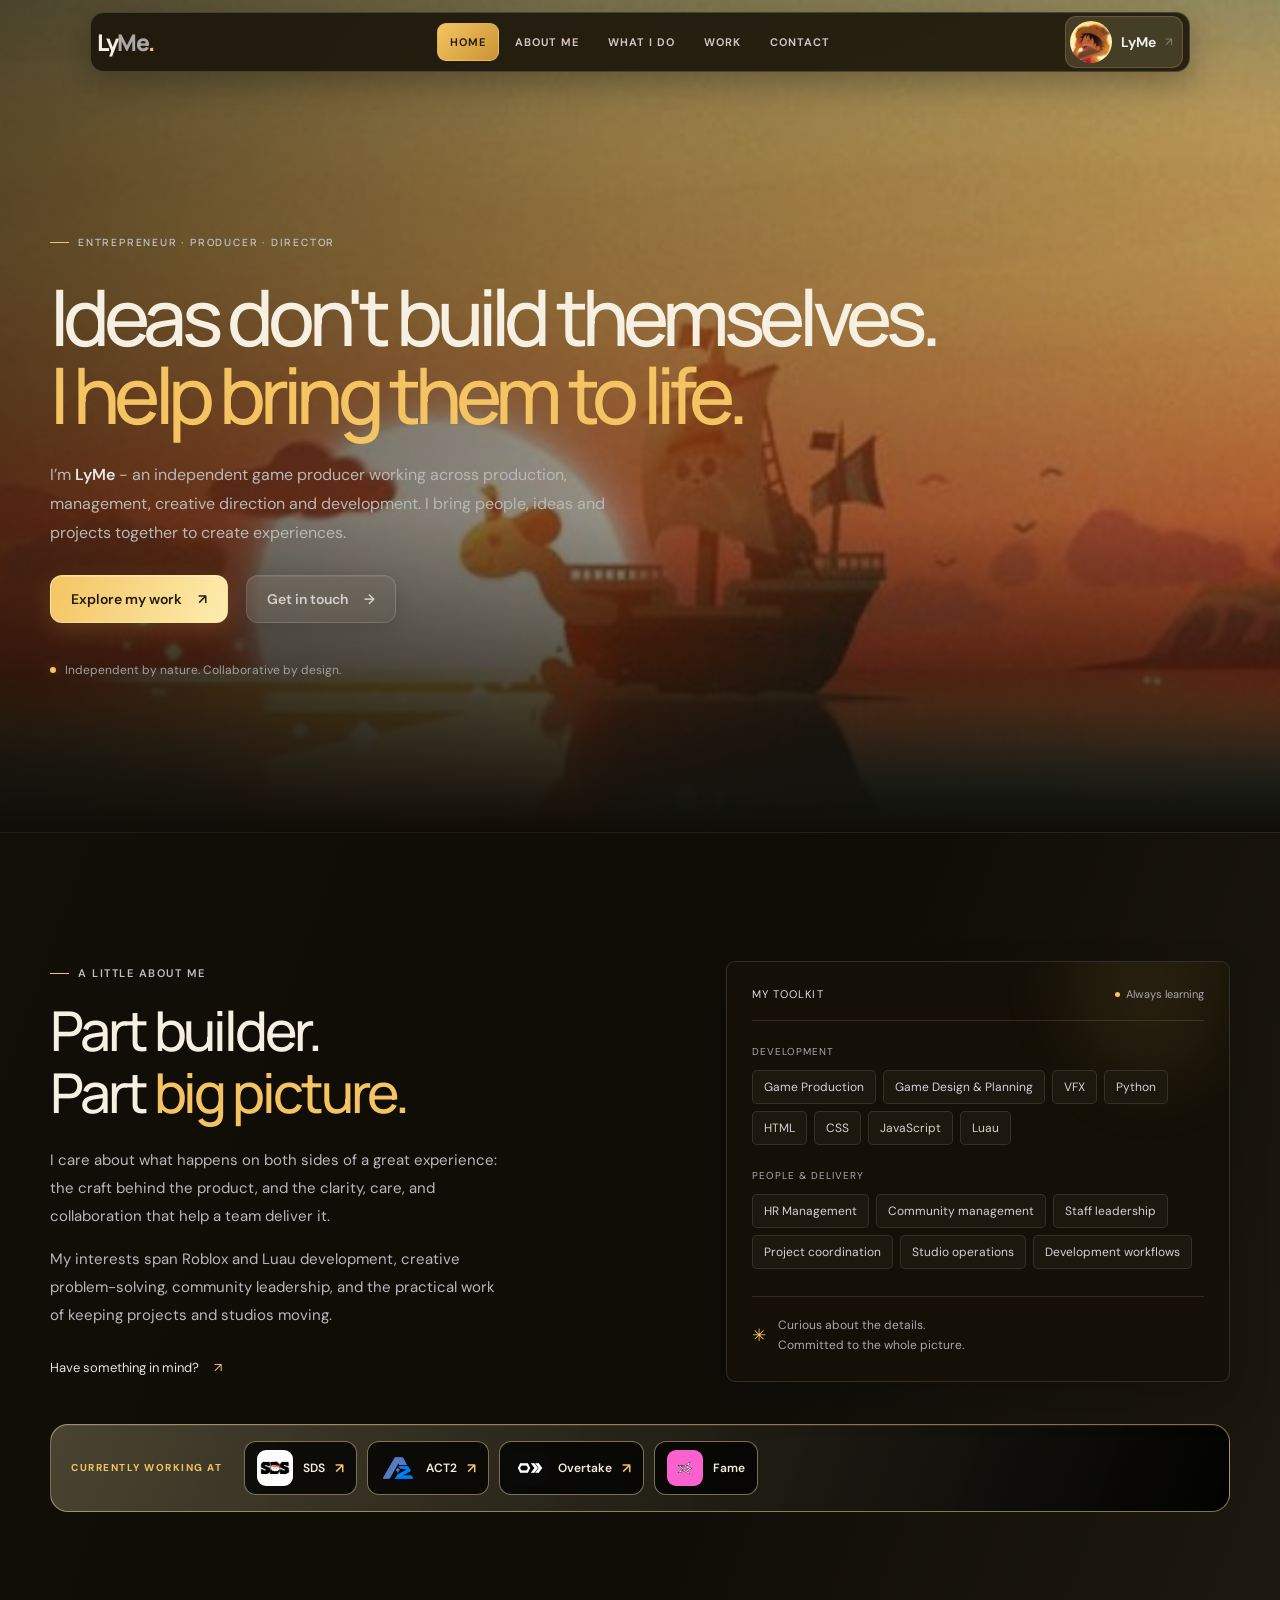
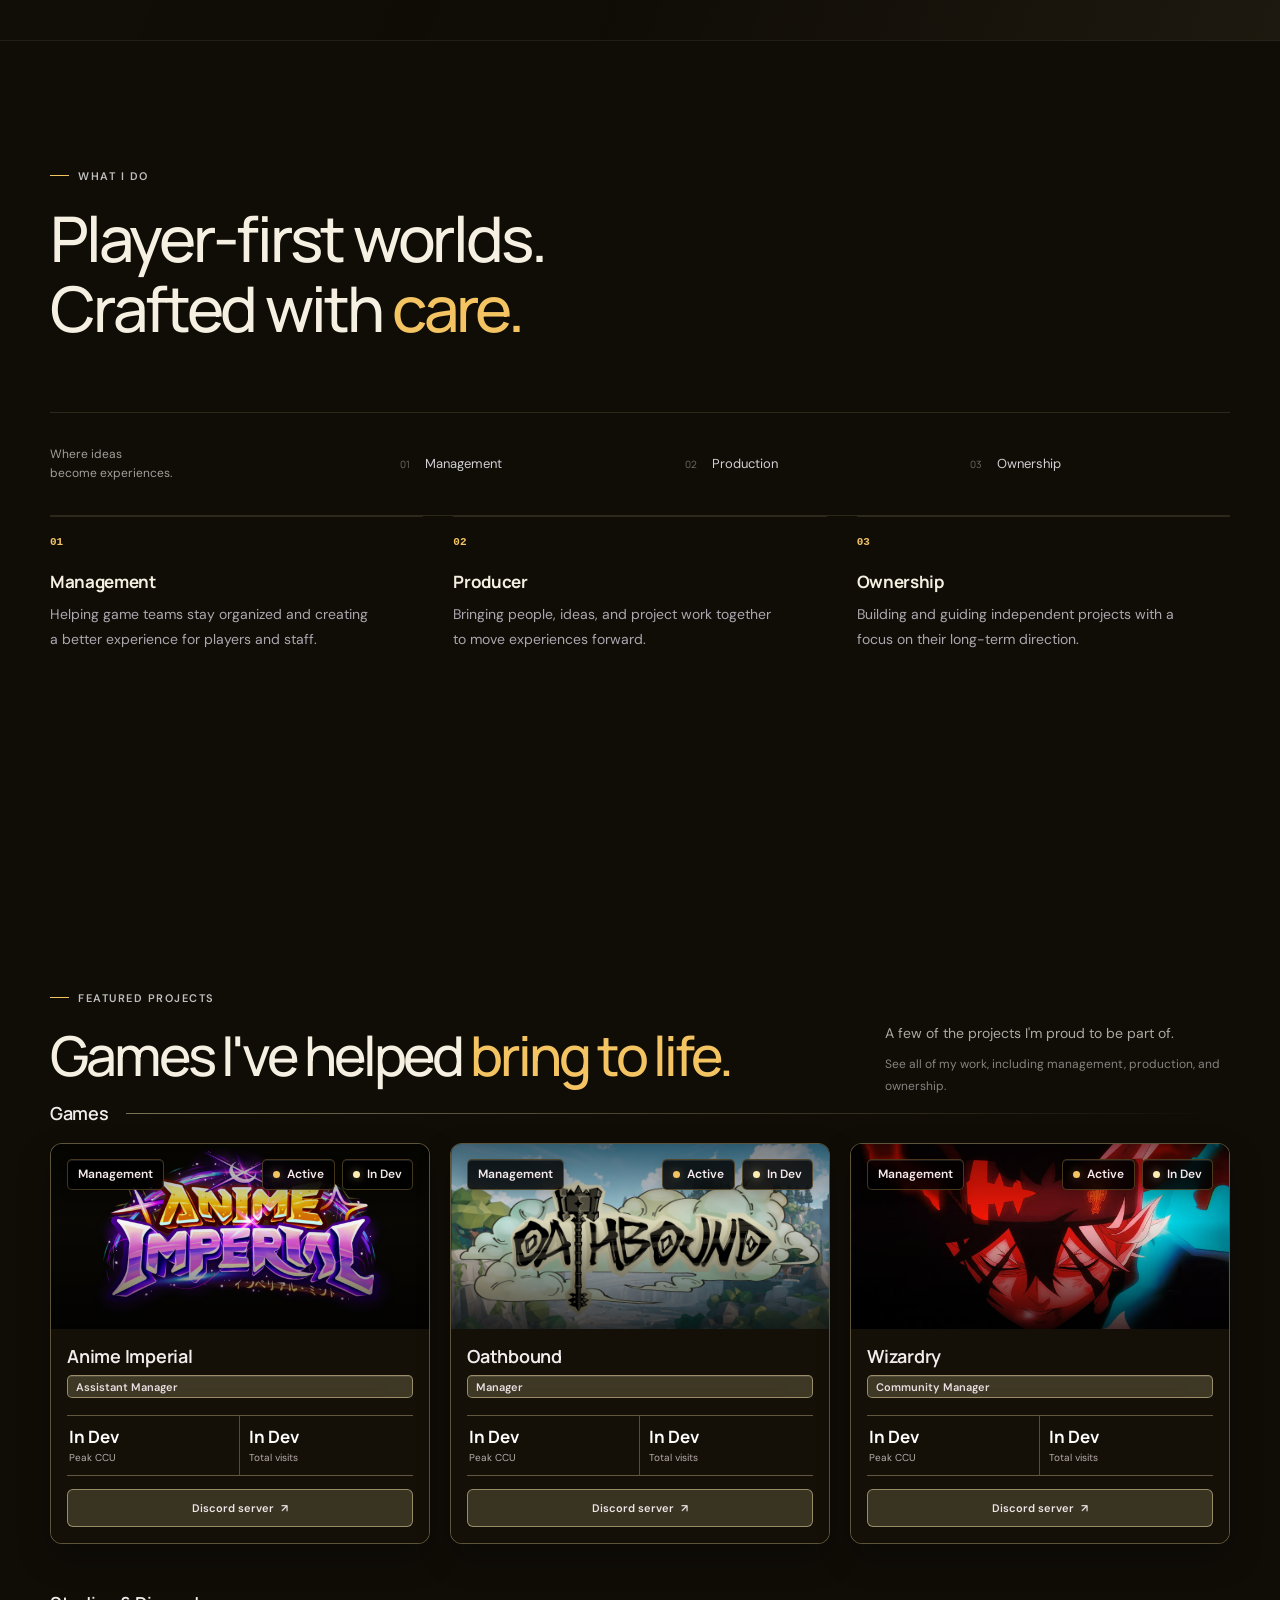
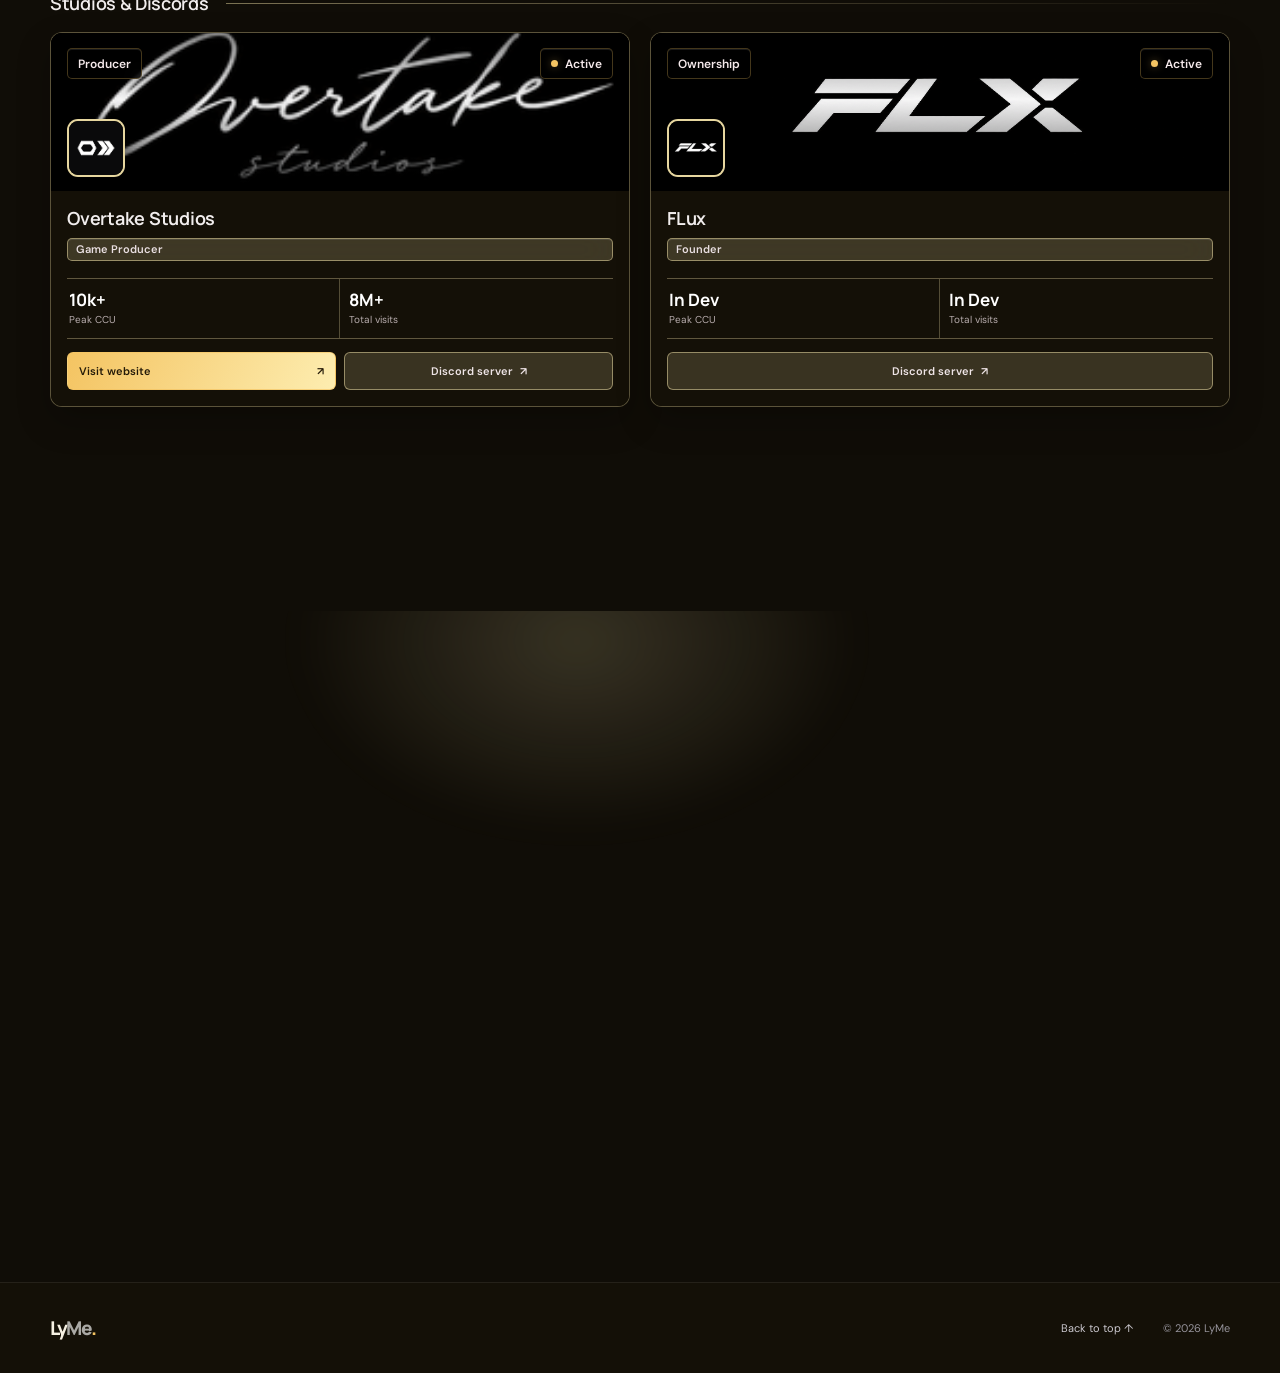
==== commit eca9f434: "luffy" ====
--- a/index.html
+++ b/index.html
@@ -9,6 +9,7 @@
     <link rel="preconnect" href="https://fonts.googleapis.com">
     <link rel="preconnect" href="https://fonts.gstatic.com" crossorigin>
     <link href="https://fonts.googleapis.com/css2?family=DM+Sans:wght@400;500;600;700&family=Manrope:wght@400;500;600;700;800&display=swap" rel="stylesheet">
+    <link rel="icon" href="pfp.jpg" type="image/jpeg">
     <link rel="stylesheet" href="styles.css">
     <script src="portfolio.js" defer></script>
   </head>
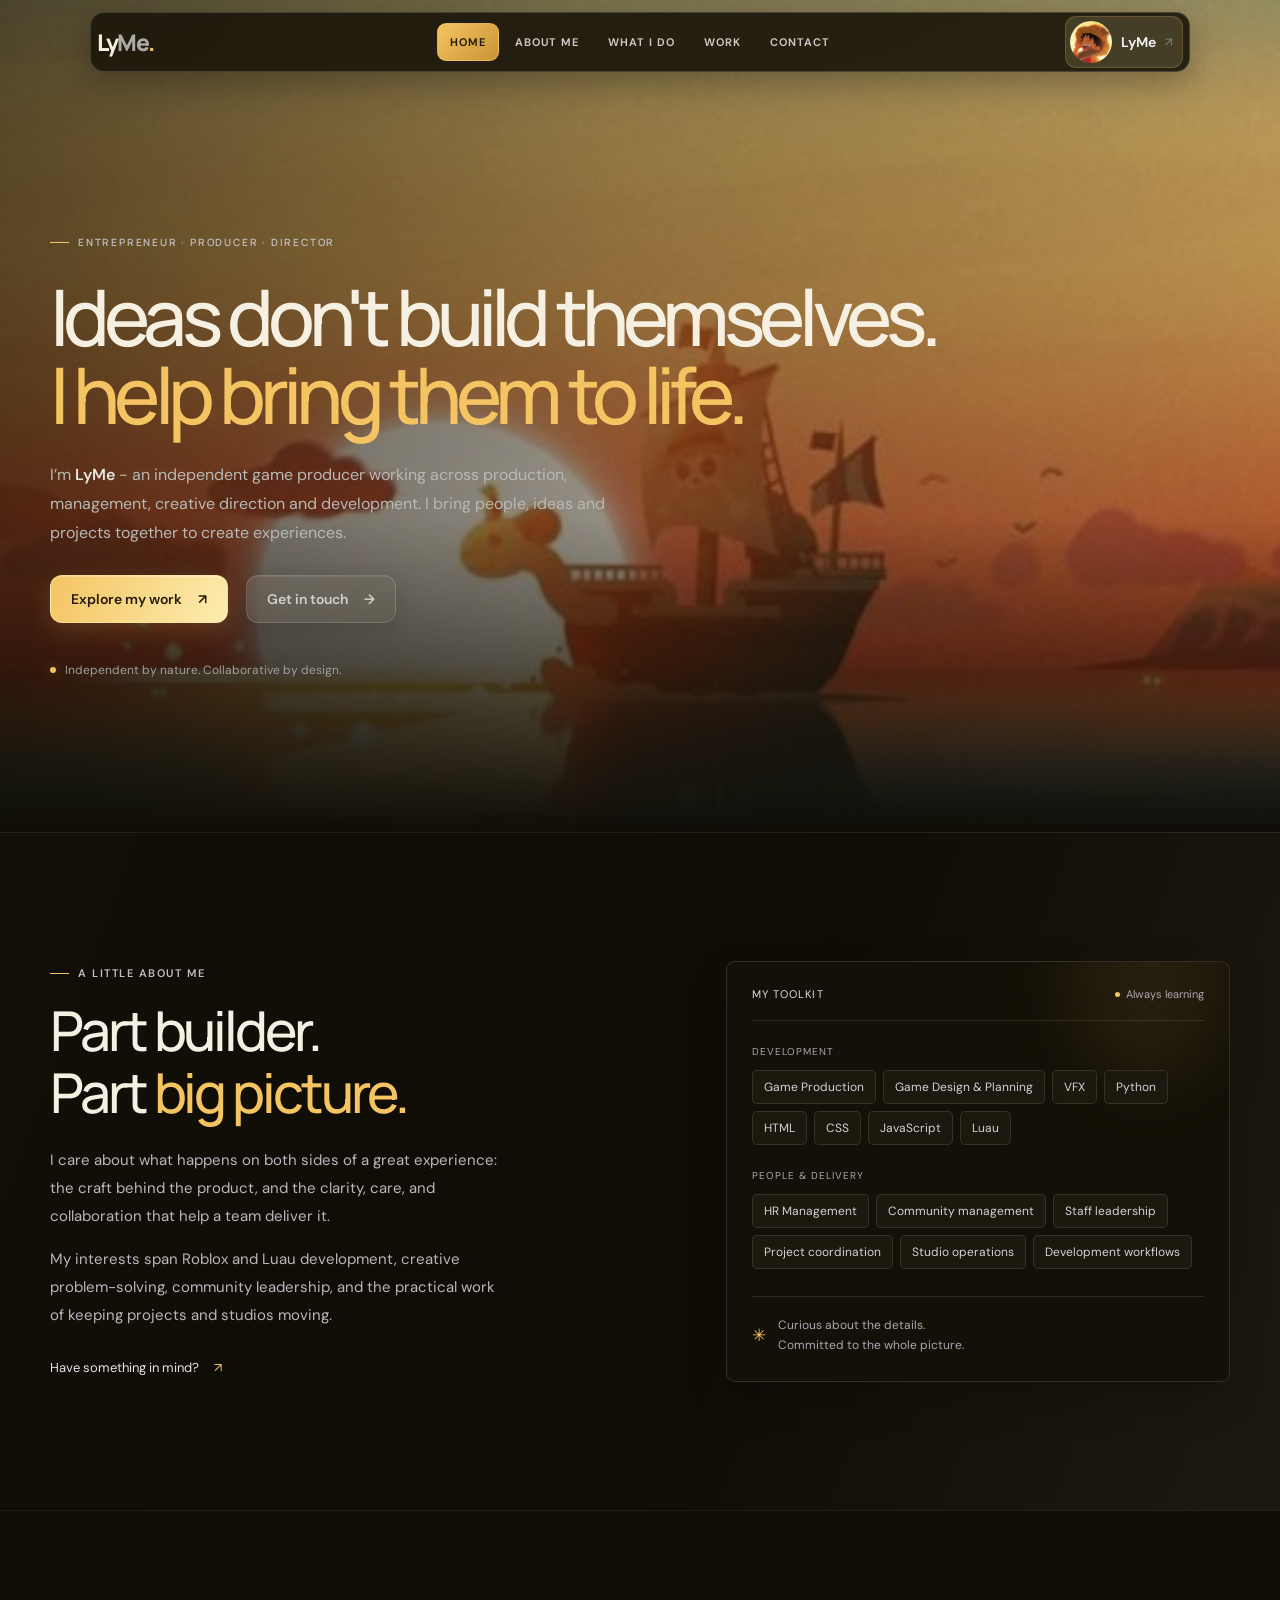
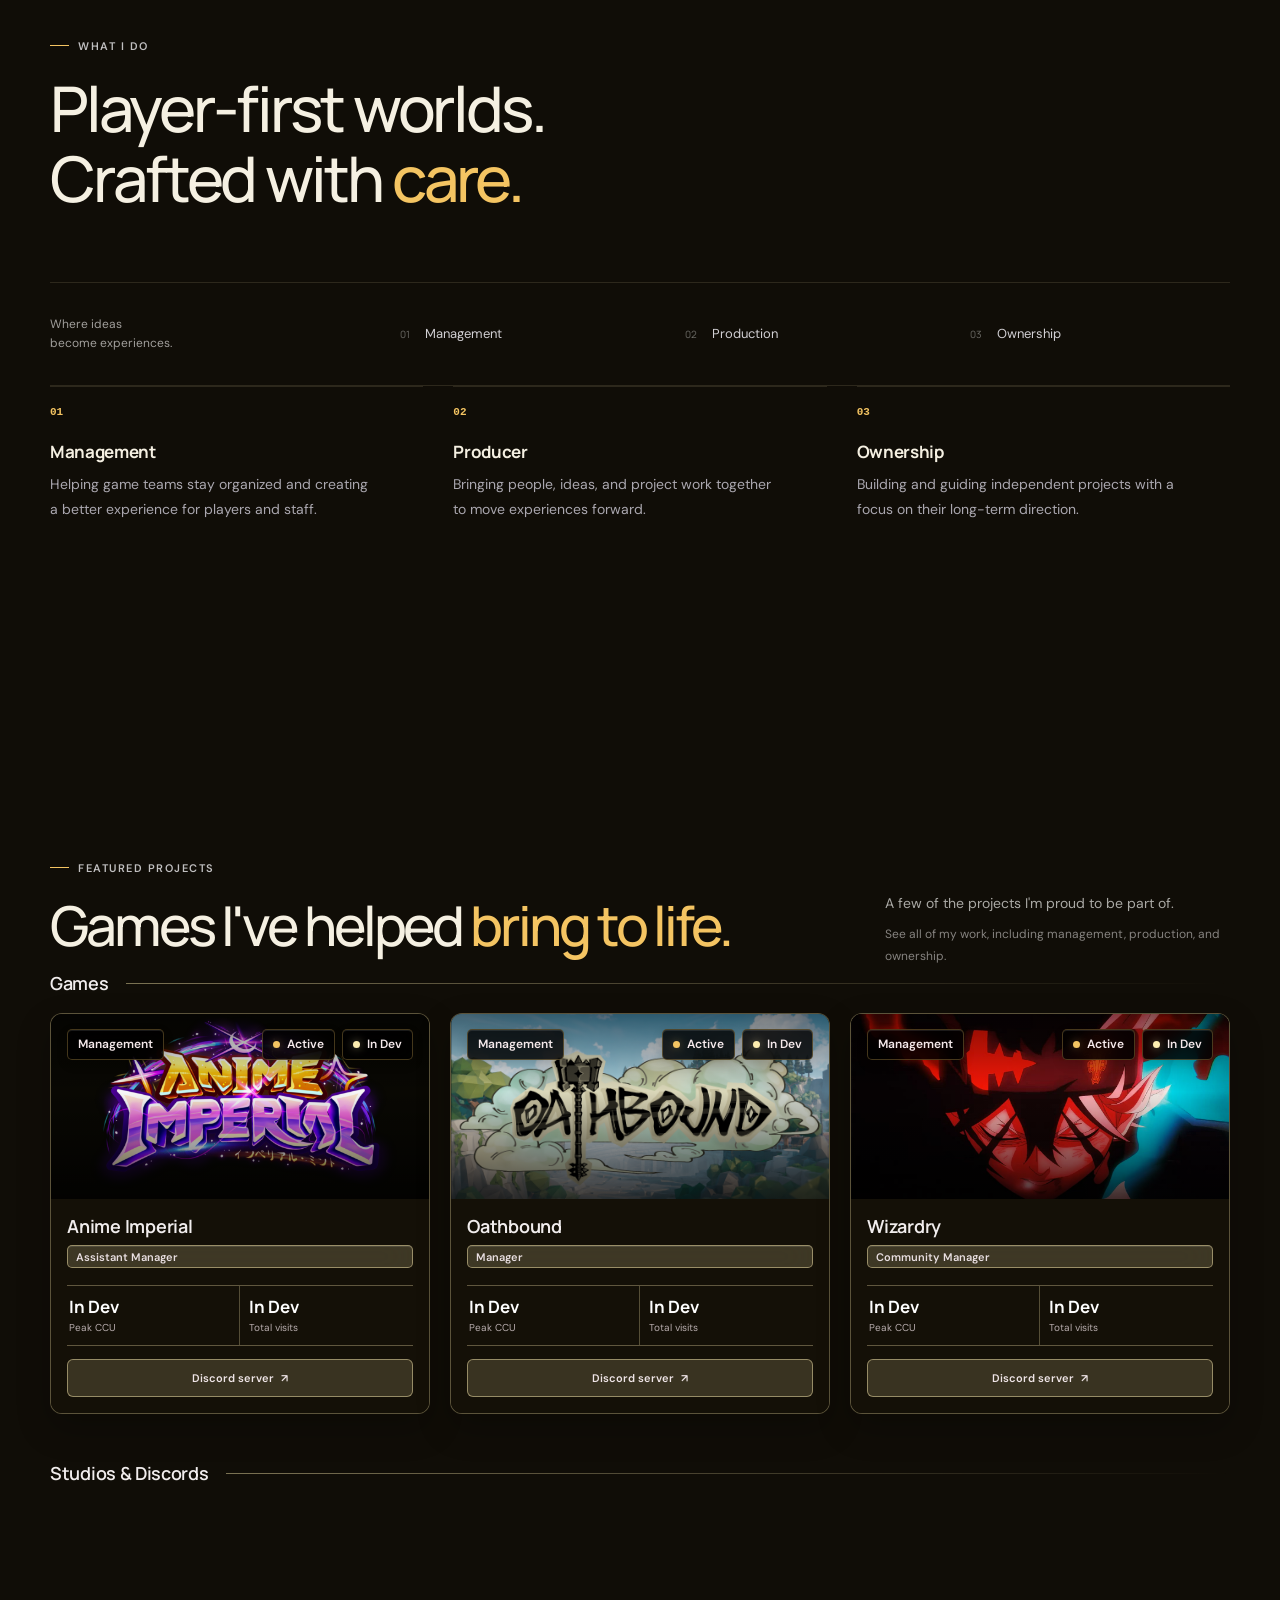
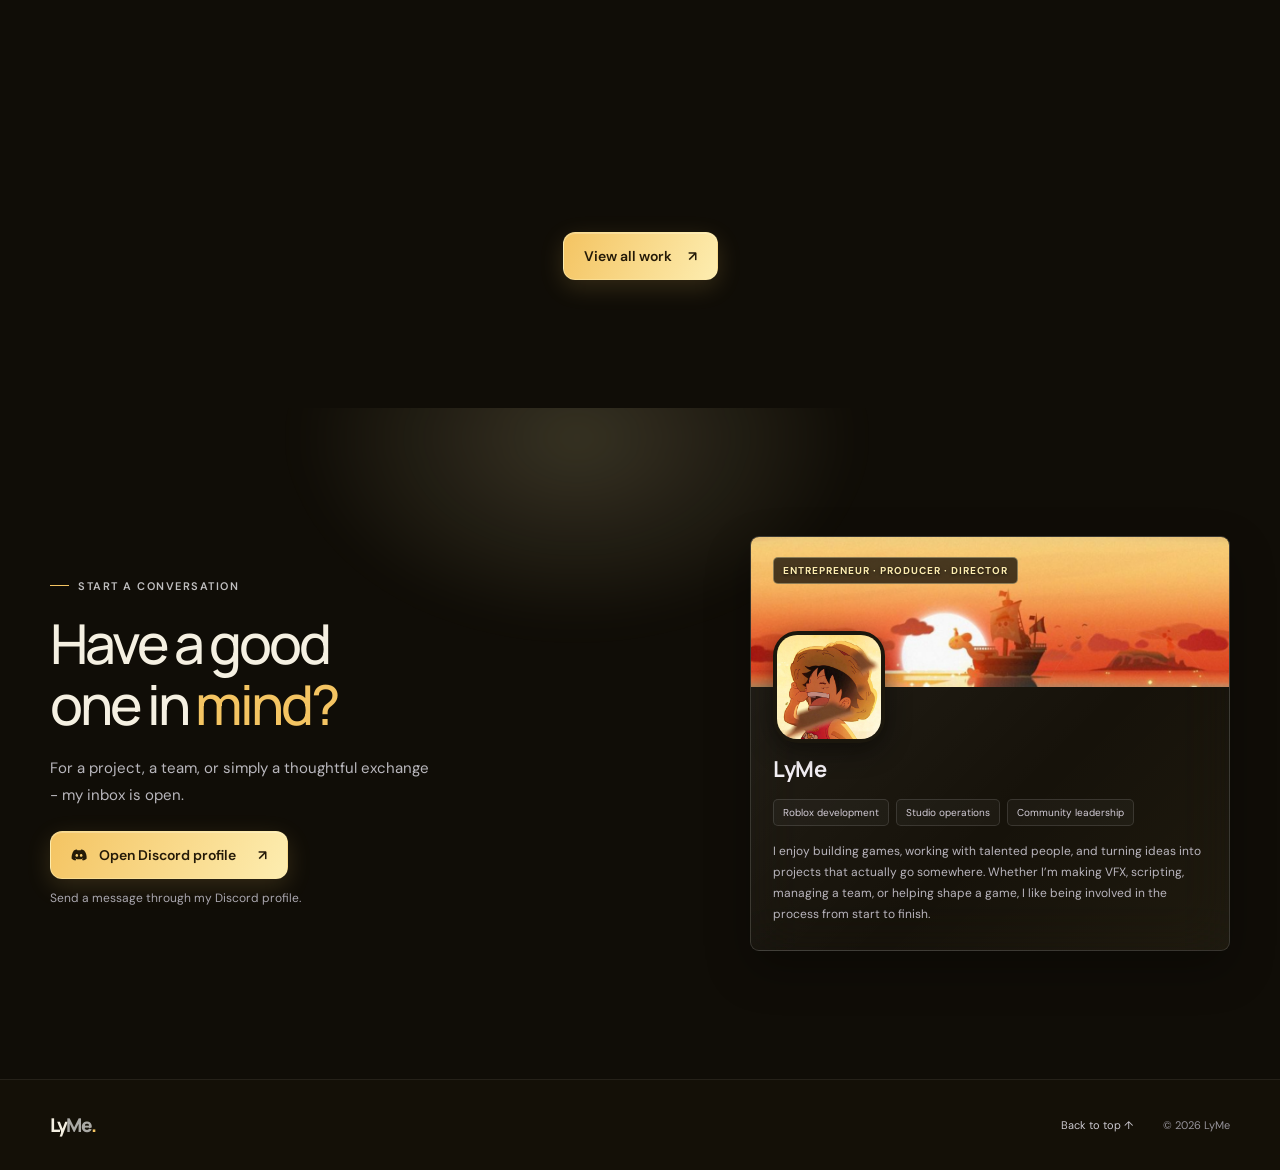
==== commit 0100c138: "snc + others" ====
--- a/index.html
+++ b/index.html
@@ -82,11 +82,6 @@
               <div class="panel-foot"><span class="foot-star">✳</span><span>Curious about the details.<br>Committed to the whole picture.</span></div>
             </div>
           </div>
-          <div class="collaborations">
-            <span class="collaborations-label">CURRENTLY WORKING AT</span>
-            <div class="collaborator-list" id="collaborator-list" aria-label="Current collaborations"></div>
-            <p class="collaborations-empty" id="collaborations-empty">Featured collaborations will appear here.</p>
-          </div>
         </div>
       </section>
 
@@ -192,6 +187,7 @@
                 <div class="game-card-links">
                   <a class="project-link" hidden target="_blank" rel="noopener noreferrer"><span class="project-link-label">View project</span><span aria-hidden="true">↗</span></a>
                   <a class="discord-server-link" hidden target="_blank" rel="noopener noreferrer"><span>Discord server</span><span aria-hidden="true">↗</span></a>
+                  <span class="discord-server-link discord-server-label" hidden></span>
                 </div>
               </div>
             </article>
--- a/styles.css
+++ b/styles.css
@@ -121,15 +121,6 @@
 .work-context { margin-bottom: 58px; }
 .work-context-heading .eyebrow { margin-bottom: 20px; }
 .work-context-heading h2 { font-size: clamp(43px, 5.5vw, 63px); }
-.collaborations { display: flex; align-items: center; gap: 22px; min-height: 88px; margin-top: 42px; padding: 15px 20px; border: 1px solid rgba(var(--accent-secondary-rgb),.48); border-radius: 18px; background: linear-gradient(110deg, rgba(var(--accent-secondary-rgb),.24), rgba(0,0,0,.92)); box-shadow: inset 0 1px 0 rgba(var(--accent-rgb),.1); }
-.collaborations-label { flex: 0 0 auto; color: var(--accent); font-size: 10px; font-weight: 700; letter-spacing: 1.5px; white-space: nowrap; }
-.collaborator-list { display: flex; flex: 1; flex-wrap: wrap; align-items: center; gap: 10px; }
-.collaborator { display: inline-flex; align-items: center; gap: 10px; min-height: 54px; padding: 7px 12px; border: 1px solid rgba(var(--accent-secondary-rgb),.46); border-radius: 12px; background: rgba(0,0,0,.76); color: #f5f0e2; font-size: 12px; font-weight: 600; transition: transform .2s ease, border-color .2s ease, background .2s ease; }
-.collaborator-link:hover .collaborator { transform: translateY(-2px); border-color: rgba(var(--accent-rgb),.62); background: rgba(var(--accent-secondary-rgb),.28); }
-.collaborator img { width: 36px; height: 36px; border-radius: 9px; object-fit: cover; }
-.collaborator-link { display: inline-flex; border-radius: 12px; text-decoration: none; }
-.collaborator-arrow { color: var(--accent); font-size: 14px; line-height: 1; }
-.collaborations-empty { margin: 0; color: #aaa6b0; font-size: 12px; }
 .approach-grid { display: grid; grid-template-columns: repeat(3, 1fr); gap: 36px; margin-bottom: 51px; }
 .approach-card { min-height: 160px; padding: 20px; border: 1px solid rgba(255,255,255,.1); border-radius: 16px; background: linear-gradient(145deg, rgba(255,255,255,.065), rgba(255,255,255,.018) 65%, rgba(var(--accent-secondary-rgb),.07)); box-shadow: inset 0 1px 0 rgba(255,255,255,.075), 0 12px 30px rgba(0,0,0,.12); backdrop-filter: blur(18px) saturate(130%); -webkit-backdrop-filter: blur(18px) saturate(130%); }
 .approach-number { display: block; margin-bottom: 19px; color: var(--accent); font: 600 12px var(--font-display); }
@@ -195,7 +186,7 @@
 .game-card-links { display: flex; flex-wrap: wrap; gap: 17px; padding-top: 13px; }
 .project-link, .discord-server-link { display: inline-flex; align-items: center; gap: 7px; color: #d8d2de; font-size: 12px; font-weight: 600; }
 .project-link:hover { color: var(--accent); }
-.discord-server-link:hover { color: var(--accent); }
+a.discord-server-link:hover { color: var(--accent); }
 .project-link span { margin-left: 5px; color: var(--accent); }
 .project-status[hidden], .banner-image[hidden], .banner-placeholder[hidden], .project-role[hidden], .video-trigger[hidden], .project-link[hidden], .discord-server-link[hidden] { display: none; }
 .empty-work { display: grid; min-height: 205px; place-content: center; justify-items: center; border: 1px dashed rgba(255,255,255,.12); border-radius: 13px; background: radial-gradient(ellipse at 50% 100%, rgba(var(--accent-secondary-rgb),.1), transparent 55%); text-align: center; }
@@ -313,8 +304,6 @@
   .section { padding: 81px 0; }
   .work-context { margin-bottom: 35px; }
   .work-context-heading h2 { font-size: clamp(39px, 10vw, 48px); }
-  .collaborations { align-items: flex-start; flex-direction: column; gap: 11px; padding: 15px; }
-  .collaborator-list { width: 100%; }
   .approach-grid { grid-template-columns: 1fr; gap: 9px; margin-bottom: 40px; }
   .approach-card { display: grid; grid-template-columns: 28px 1fr; column-gap: 12px; min-height: 0; padding: 15px; border-radius: 14px; }
   .approach-number { grid-row: 1 / span 2; margin: 2px 0 0; }
@@ -550,7 +539,7 @@
 .project-link, .discord-server-link { min-height: 38px; justify-content: center; flex: 1 1 120px; padding: 9px 11px; border: 1px solid rgba(var(--accent-secondary-rgb),.48); border-radius: 6px; background: rgba(var(--accent-secondary-rgb),.16); color: #efe5e7; font-size: 11px; }
 .project-link { border-color: rgba(var(--accent-rgb),.65); background: linear-gradient(115deg, var(--accent), var(--accent-secondary)); color: #241a08; }
 .project-link:hover { border-color: var(--accent); background: linear-gradient(115deg, var(--accent-secondary), var(--accent)); color: #241a08; }
-.discord-server-link:hover { border-color: rgba(var(--accent-rgb),.55); background: rgba(var(--accent-secondary-rgb),.28); color: #fff; }
+a.discord-server-link:hover { border-color: rgba(var(--accent-rgb),.55); background: rgba(var(--accent-secondary-rgb),.28); color: #fff; }
 .project-link span { margin-left: 0; color: inherit; }
 .project-link span[aria-hidden="true"] { margin-left: auto; }
 .featured-projects-actions { display: flex; justify-content: center; margin-top: 28px; }
@@ -579,5 +568,4 @@
 .project-card:hover, .project-card:focus-within { transform: translateY(-4px); border-color: rgba(var(--accent-rgb),.68); box-shadow: 0 20px 46px rgba(0,0,0,.4), 0 0 26px rgba(var(--accent-secondary-rgb),.24); }
 .project-card:hover .banner-image, .project-card:focus-within .banner-image { transform: scale(1.035); }
 .banner-image { transition: transform .35s ease; }
-.collaborator:hover, .collaborator-link:hover .collaborator, .collaborator-link:focus-visible .collaborator { transform: translateY(-3px); border-color: rgba(var(--accent-rgb),.7); background: linear-gradient(110deg, rgba(var(--accent-secondary-rgb),.34), rgba(var(--accent-rgb),.12)); box-shadow: 0 6px 20px rgba(var(--accent-secondary-rgb),.24); }
 .contact-profile.is-tilting { transition: transform .16s ease; }
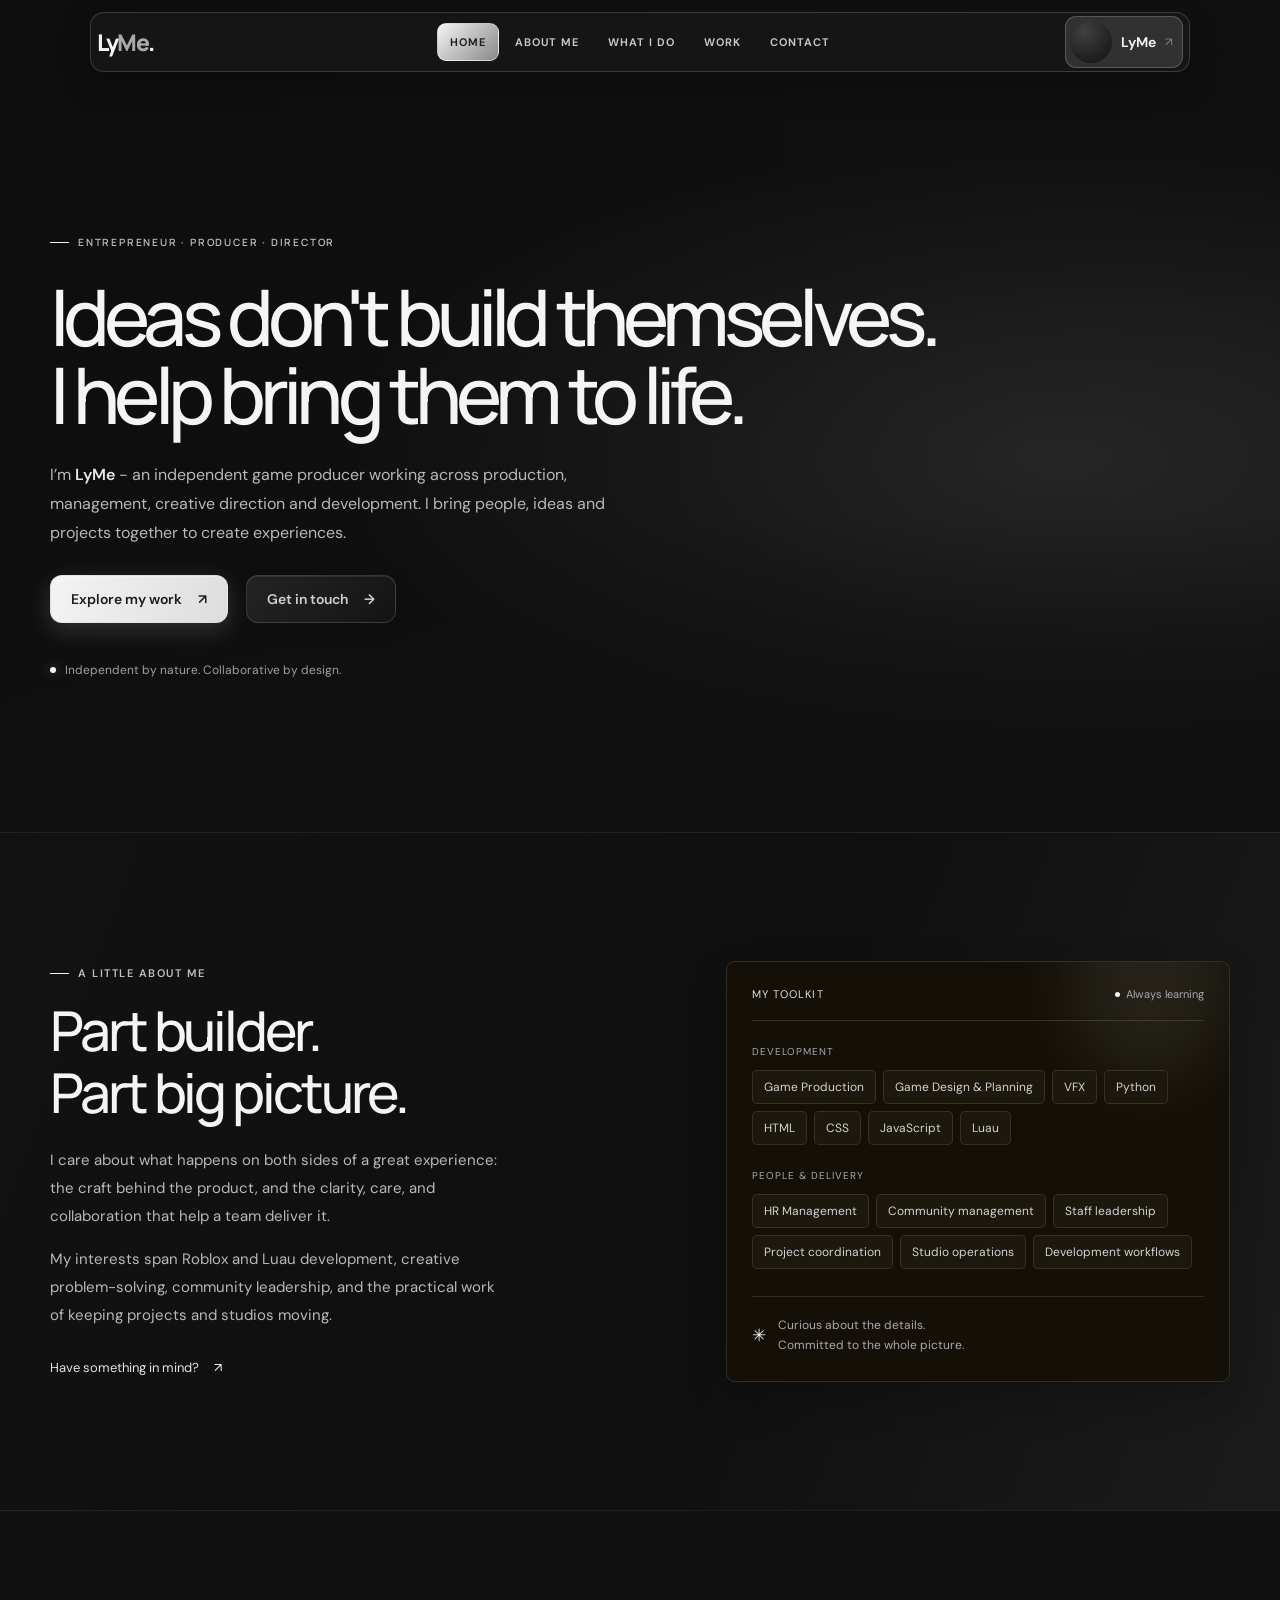
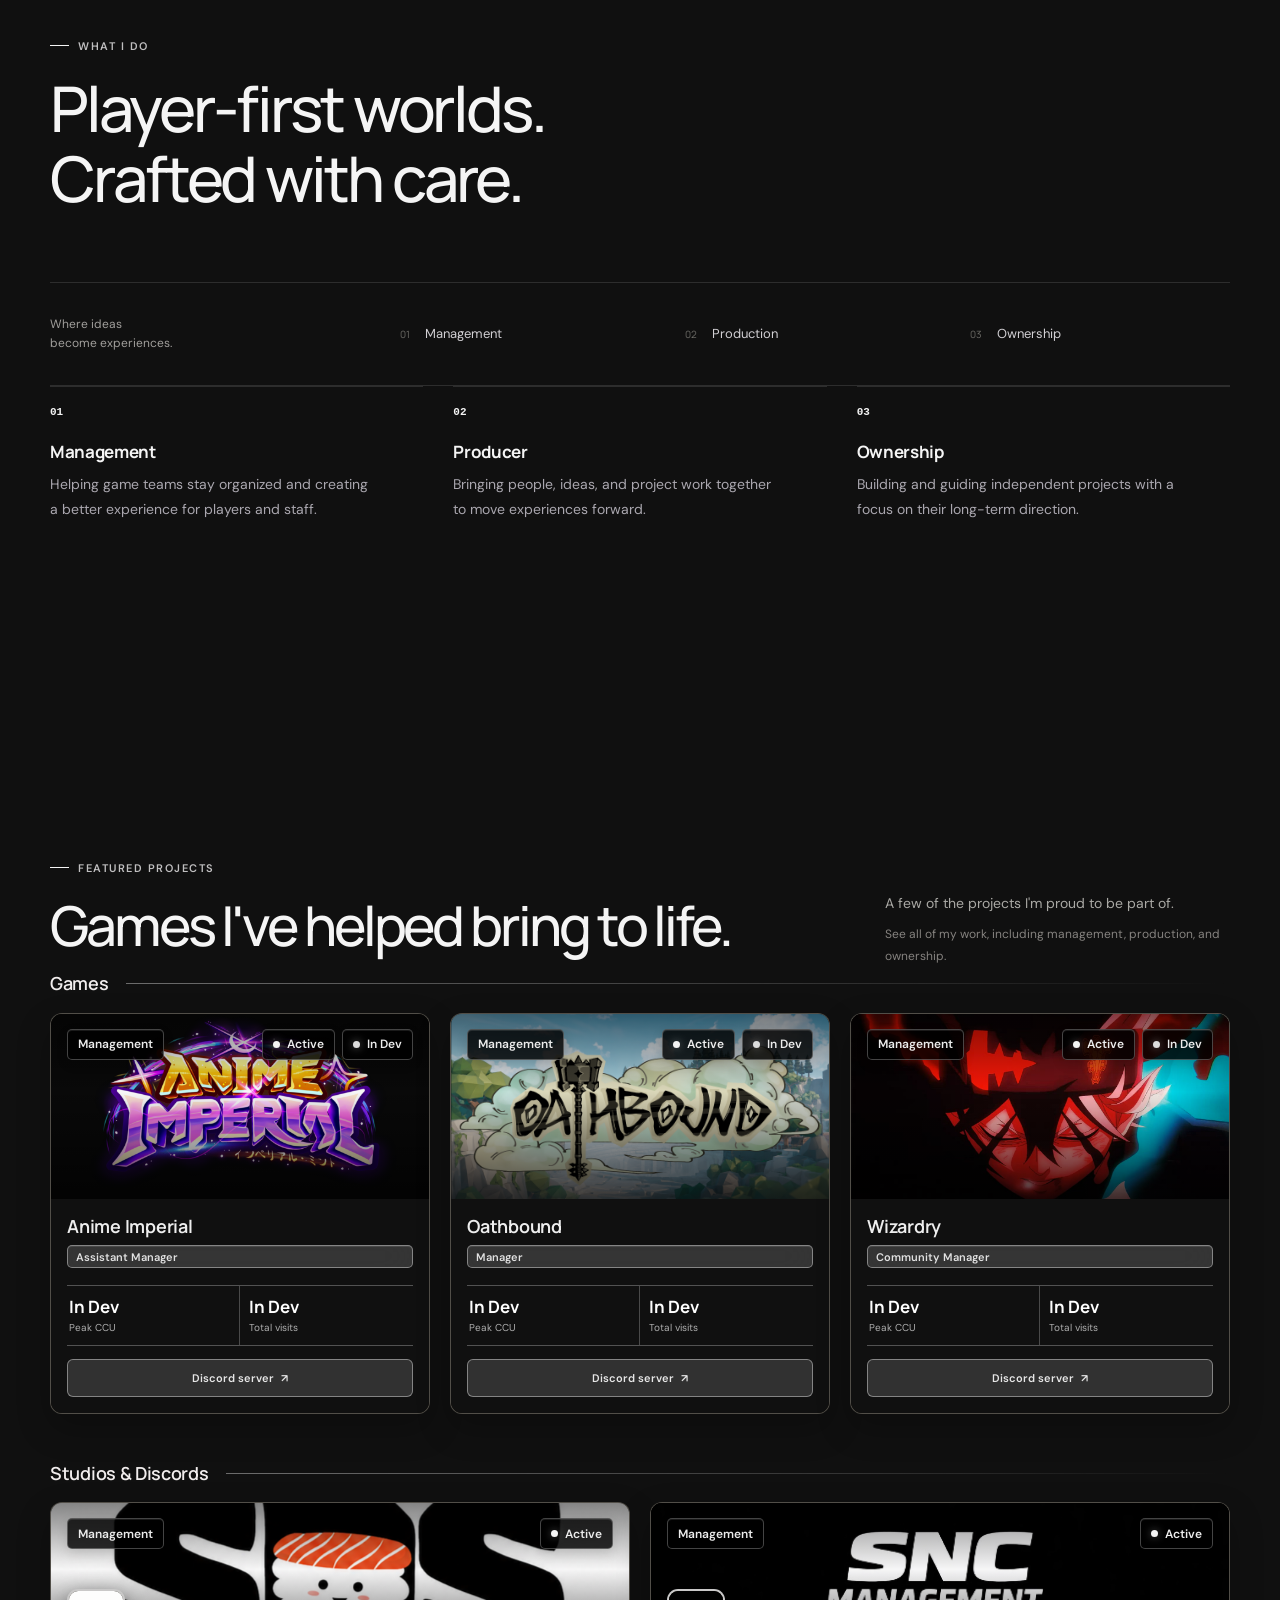
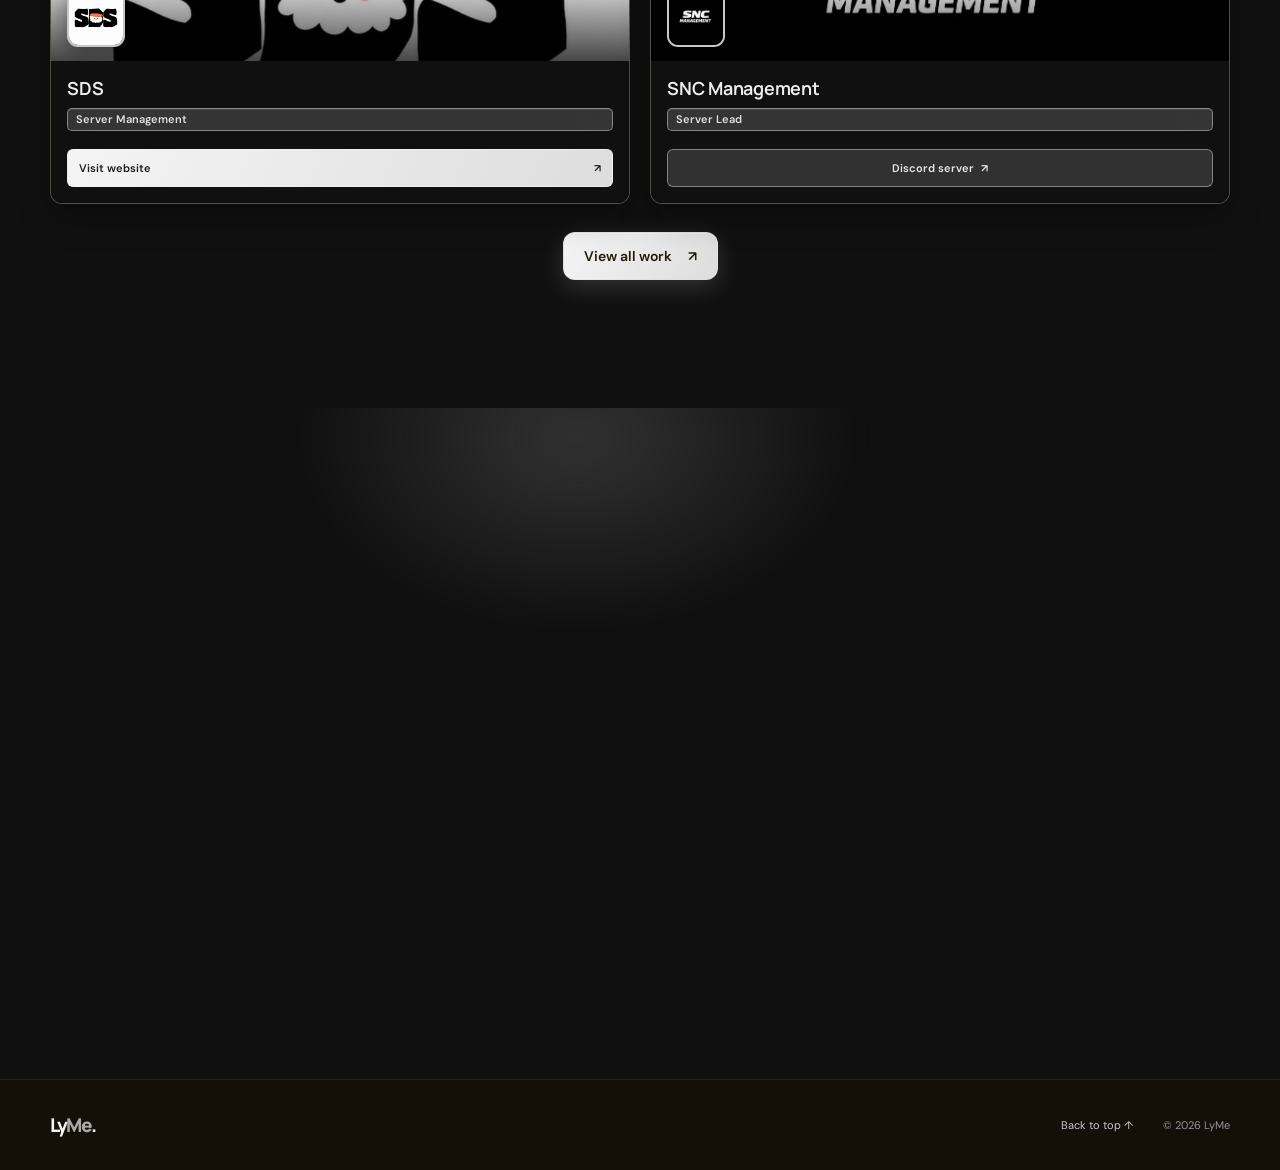
==== commit 077bd453: "uniqueness 2 test" ====
--- a/index.html
+++ b/index.html
@@ -9,13 +9,16 @@
     <link rel="preconnect" href="https://fonts.googleapis.com">
     <link rel="preconnect" href="https://fonts.gstatic.com" crossorigin>
     <link href="https://fonts.googleapis.com/css2?family=DM+Sans:wght@400;500;600;700&family=Manrope:wght@400;500;600;700;800&display=swap" rel="stylesheet">
-    <link rel="icon" href="pfp.jpg" type="image/jpeg">
+    <link rel="icon" href="webicon.jpg" type="image/jpeg">
     <link rel="stylesheet" href="styles.css">
     <script src="portfolio.js" defer></script>
   </head>
   <body data-page="home" data-section="home">
     <div class="page-transition" aria-hidden="true">
-      <img src="pfp.jpg" alt="">
+      <div class="page-transition-content">
+        <img class="page-transition-avatar" alt="" hidden>
+        <span class="page-transition-indicator" role="status" aria-label="Loading profile"></span>
+      </div>
     </div>
     <a class="skip-link" href="#main">Skip to content</a>
     <header class="site-header">
--- a/styles.css
+++ b/styles.css
@@ -1,19 +1,19 @@
 :root {
   color-scheme: dark;
-  --page: #100d07;
-  --panel: #191408;
-  --panel-soft: rgba(244, 196, 98, 0.04);
-  --text: #f5f0e2;
-  --muted: #b9b09b;
-  --quiet: #837b68;
-  --line: rgba(253, 237, 176, 0.12);
-  --accent: #f4c462;
-  --accent-secondary: #fdedb0;
-  --accent-rgb: 244,196,98;
-  --accent-secondary-rgb: 253,237,176;
-  --nav-tint-start: #f4c462;
-  --nav-tint-end: #c99435;
-  --hero-banner-image: url("banner.png"); /* Replace this URL to change the home hero banner. */
+  --page: #101010;
+  --panel: #191919;
+  --panel-soft: rgba(255, 255, 255, 0.04);
+  --text: #f5f5f5;
+  --muted: #b9b9b9;
+  --quiet: #838383;
+  --line: rgba(255, 255, 255, 0.12);
+  --accent: #f4f4f4;
+  --accent-secondary: #dddddd;
+  --accent-rgb: 244,244,244;
+  --accent-secondary-rgb: 221,221,221;
+  --nav-tint-start: #f4f4f4;
+  --nav-tint-end: #888888;
+  --hero-banner-image: none;
   --font-display: "Manrope", "DM Sans", sans-serif;
   --font-body: "DM Sans", sans-serif;
 }
@@ -21,8 +21,8 @@
 * { box-sizing: border-box; }
 html { scroll-behavior: smooth; scroll-padding-top: 92px; }
 body {
-  --nav-tint-start: #f4c462;
-  --nav-tint-end: #c99435;
+  --nav-tint-start: #f4f4f4;
+  --nav-tint-end: #888888;
   margin: 0;
   overflow-x: clip;
   background:
@@ -43,10 +43,36 @@
   content: "";
   pointer-events: none;
 }
-body[data-section="about"] { --nav-tint-start: #fdedb0; --nav-tint-end: #c99435; }
-body[data-section="what-i-do"] { --nav-tint-start: #f4c462; --nav-tint-end: #b9852b; }
-body[data-section="work"] { --nav-tint-start: #fdedb0; --nav-tint-end: #d29d3e; }
-body[data-section="contact"] { --nav-tint-start: #f4c462; --nav-tint-end: #b9852b; }
+body:not(.discord-theme-ready)::after {
+  position: fixed;
+  z-index: 8;
+  inset: 0;
+  backdrop-filter: grayscale(1);
+  content: "";
+  pointer-events: none;
+}
+body:not(.discord-theme-ready) .project-card--game,
+body:not(.discord-theme-ready) .project-card--studio,
+body:not(.discord-theme-ready) .project-card--other {
+  position: relative;
+  z-index: 9;
+}
+body:not(.discord-theme-ready) .site-header,
+body:not(.discord-theme-ready) .skip-link,
+body:not(.discord-theme-ready) .video-modal { filter: grayscale(1); }
+body:not(.discord-theme-ready) .project-card--game .banner-placeholder,
+body:not(.discord-theme-ready) .project-card--studio .banner-placeholder,
+body:not(.discord-theme-ready) .project-card--other .banner-placeholder,
+body:not(.discord-theme-ready) .project-card--game .banner-topline,
+body:not(.discord-theme-ready) .project-card--studio .banner-topline,
+body:not(.discord-theme-ready) .project-card--other .banner-topline,
+body:not(.discord-theme-ready) .project-card--game .game-card-details,
+body:not(.discord-theme-ready) .project-card--studio .game-card-details,
+body:not(.discord-theme-ready) .project-card--other .game-card-details { filter: grayscale(1); }
+body[data-section="about"] { --nav-tint-start: #dddddd; --nav-tint-end: #888888; }
+body[data-section="what-i-do"] { --nav-tint-start: #f4f4f4; --nav-tint-end: #777777; }
+body[data-section="work"] { --nav-tint-start: #dddddd; --nav-tint-end: #999999; }
+body[data-section="contact"] { --nav-tint-start: #f4f4f4; --nav-tint-end: #777777; }
 body.modal-open { overflow: hidden; }
 a { color: inherit; text-decoration: none; }
 button { color: inherit; font: inherit; }
@@ -135,7 +161,7 @@
 .project-grid { display: grid; grid-template-columns: repeat(2, minmax(0, 1fr)); gap: 19px; }
 .project-card { overflow: hidden; min-width: 0; border: 1px solid rgba(255,255,255,.12); border-radius: 18px; background: linear-gradient(145deg, rgba(255,255,255,.065), rgba(255,255,255,.018)); box-shadow: inset 0 1px 0 rgba(255,255,255,.075), 0 16px 40px rgba(0,0,0,.22); backdrop-filter: blur(18px) saturate(125%); -webkit-backdrop-filter: blur(18px) saturate(125%); transition: transform .25s ease, border-color .25s ease, box-shadow .25s ease; }
 .project-card:hover { transform: translateY(-3px); border-color: rgba(var(--accent-rgb),.42); box-shadow: inset 0 1px 0 rgba(255,255,255,.1), 0 20px 46px rgba(0,0,0,.27), 0 0 24px rgba(var(--accent-rgb),.08); }
-.game-banner { position: relative; height: 250px; overflow: hidden; background: radial-gradient(ellipse at 51% 42%, #45351b 0, #211a0d 45%, #141109 82%); }
+.game-banner { position: relative; height: 250px; overflow: hidden; background: radial-gradient(ellipse at 51% 42%, #454545 0, #212121 45%, #141414 82%); }
 .banner-image { position: absolute; inset: 0; width: 100%; height: 100%; object-fit: cover; object-position: center 42%; }
 .asset-video-preview, .asset-video-embed { position: absolute; z-index: 0; inset: 0; width: 100%; height: 100%; border: 0; object-fit: cover; }
 .asset-video-embed { pointer-events: none; }
@@ -463,28 +489,53 @@
 
 .page-transition {
   position: fixed;
-  z-index: 20;
+  z-index: 100;
   inset: 0;
   display: grid;
   place-items: center;
-  transform: translateY(-102%);
+  transform: translateY(0);
   background:
-    radial-gradient(ellipse at 50% 50%, rgba(var(--accent-rgb),.2), transparent 34%),
-    linear-gradient(135deg, #1d170b, #100d07 62%, #211907);
+    radial-gradient(ellipse at 50% 50%, rgba(var(--accent-rgb),.14), transparent 44%),
+    var(--page);
+  pointer-events: auto;
+}
+
+.page-transition-content {
+  position: relative;
+  display: grid;
+  width: 156px;
+  aspect-ratio: 1;
+  place-items: center;
+}
+
+.page-transition-avatar {
+  width: 112px;
+  aspect-ratio: 1;
+  border: 2px solid rgba(var(--accent-secondary-rgb),.55);
+  border-radius: 50%;
+  object-fit: cover;
+  box-shadow: 0 0 30px rgba(var(--accent-rgb),.2);
+}
+
+.page-transition-avatar[hidden] { display: none; }
+
+.page-transition-indicator {
+  position: absolute;
+  inset: 0;
+  border: 3px solid rgba(var(--accent-secondary-rgb),.22);
+  border-top-color: var(--accent);
+  border-radius: 50%;
+  box-shadow: 0 0 28px rgba(var(--accent-rgb),.18);
+  animation: page-transition-spin .8s linear infinite;
+}
+
+.profile-ready .page-transition {
   pointer-events: none;
   animation: page-curtain-reveal .8s cubic-bezier(.76, 0, .24, 1) both;
 }
 
-.page-transition img {
-  width: clamp(160px, 30vw, 280px);
-  aspect-ratio: 1;
-  border: 4px solid rgba(var(--accent-secondary-rgb),.9);
-  border-radius: 50%;
-  object-fit: cover;
-  box-shadow: 0 0 0 12px rgba(var(--accent-rgb),.12), 0 0 90px rgba(var(--accent-rgb),.34);
-}
-
 .page-leaving .page-transition {
+  pointer-events: auto;
   animation: page-curtain-cover .52s cubic-bezier(.76, 0, .24, 1) both;
 }
 
@@ -502,13 +553,20 @@
   to { transform: translateY(0); }
 }
 
+@keyframes page-transition-spin {
+  to { transform: rotate(360deg); }
+}
+
 @media (prefers-reduced-motion: reduce) {
-  .page-transition { transform: translateY(-102%); animation: none; }
+  .page-transition { transform: translateY(0); animation: none; pointer-events: auto; }
+  .profile-ready .page-transition { transform: translateY(-102%); pointer-events: none; }
+  .page-leaving .page-transition { transform: translateY(0); pointer-events: auto; }
+  .page-transition-indicator { animation: none; }
 }
 .project-group-heading > span { height: 1px; flex: 1; background: linear-gradient(90deg, rgba(var(--accent-secondary-rgb),.45), transparent); }
 .project-card { display: flex; flex-direction: column; border: 1px solid rgba(var(--accent-secondary-rgb),.3); border-radius: 12px; background: #141007; box-shadow: 0 14px 34px rgba(0,0,0,.24); }
 .project-card:hover { border-color: rgba(var(--accent-rgb),.42); box-shadow: 0 18px 40px rgba(0,0,0,.32); }
-.game-banner { height: 185px; flex: 0 0 auto; background: #090803; }
+.game-banner { height: 185px; flex: 0 0 auto; background: #090909; }
 .project-card--studio .game-banner, .project-card--other .game-banner { height: 158px; }
 .banner-image { object-position: center; }
 .banner-shade { background: linear-gradient(180deg, rgba(0,0,0,.48), rgba(0,0,0,.03) 42%, rgba(0,0,0,.72)); }
